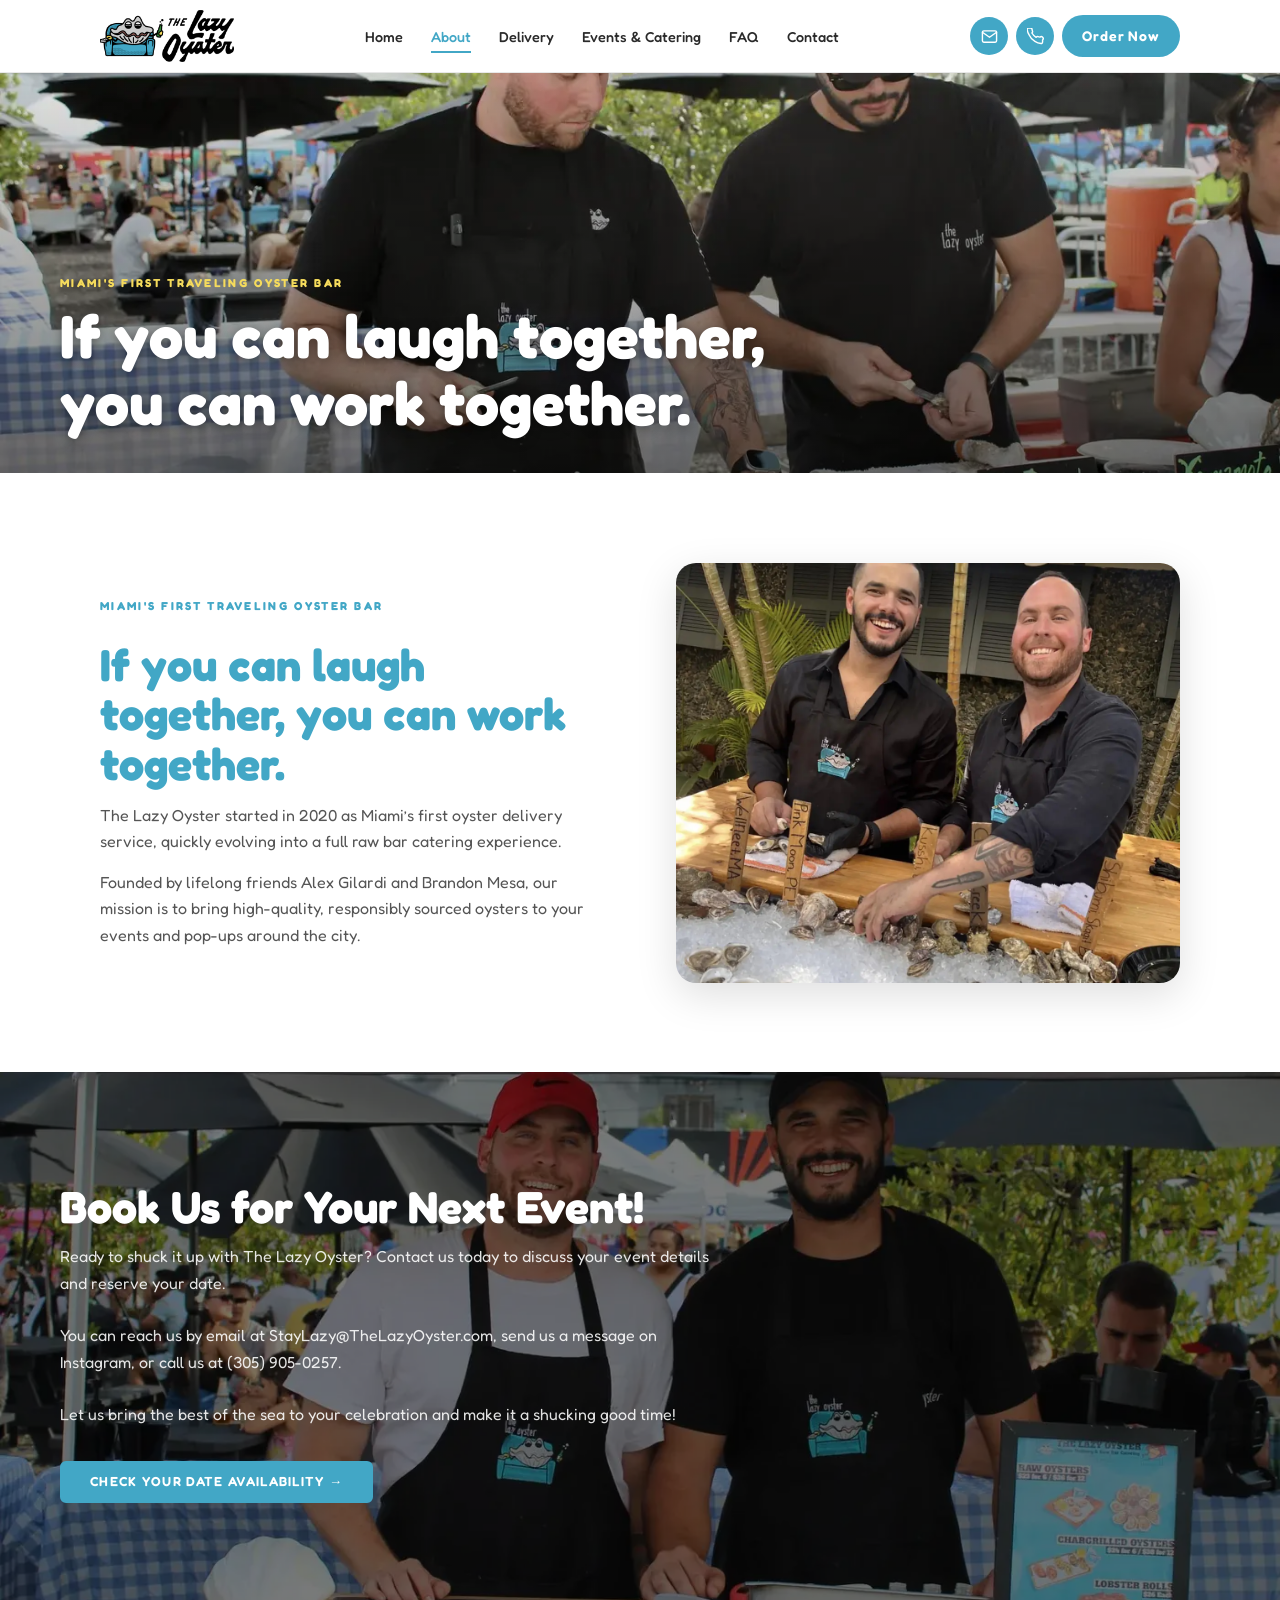
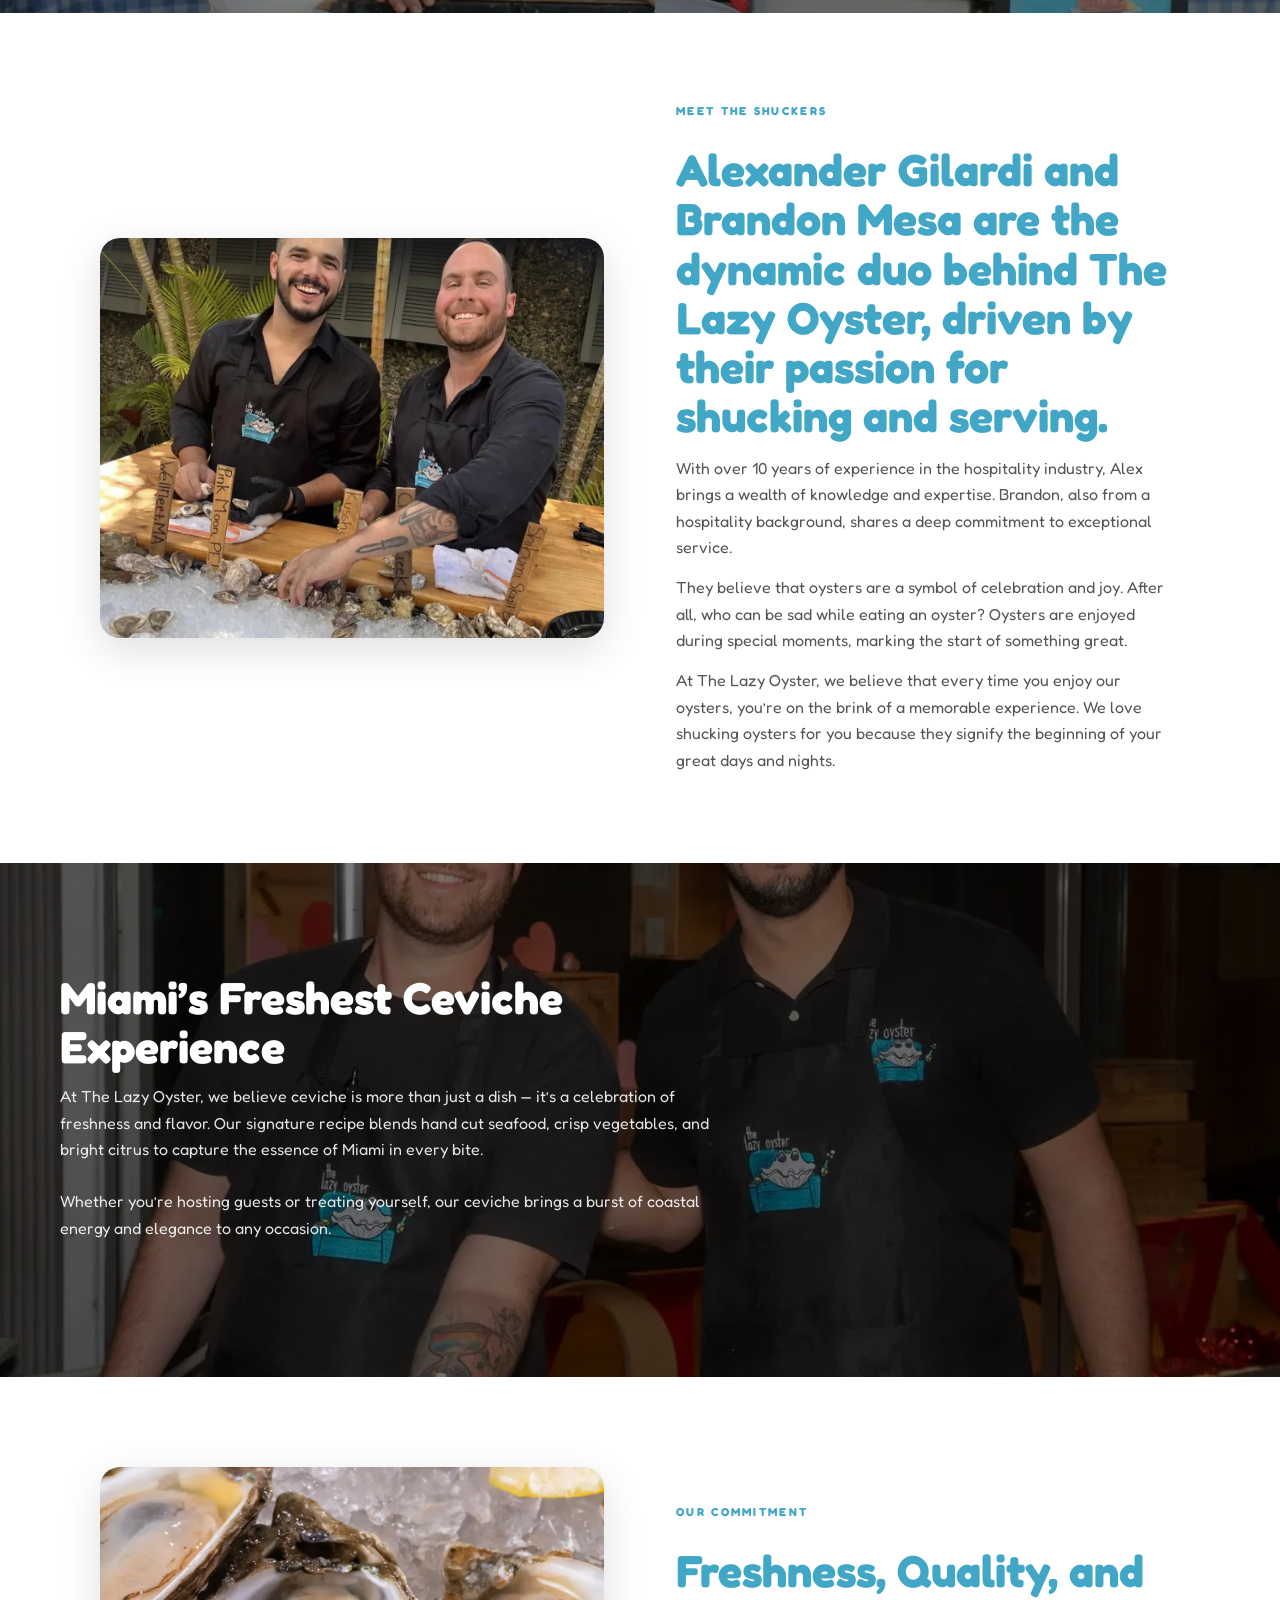
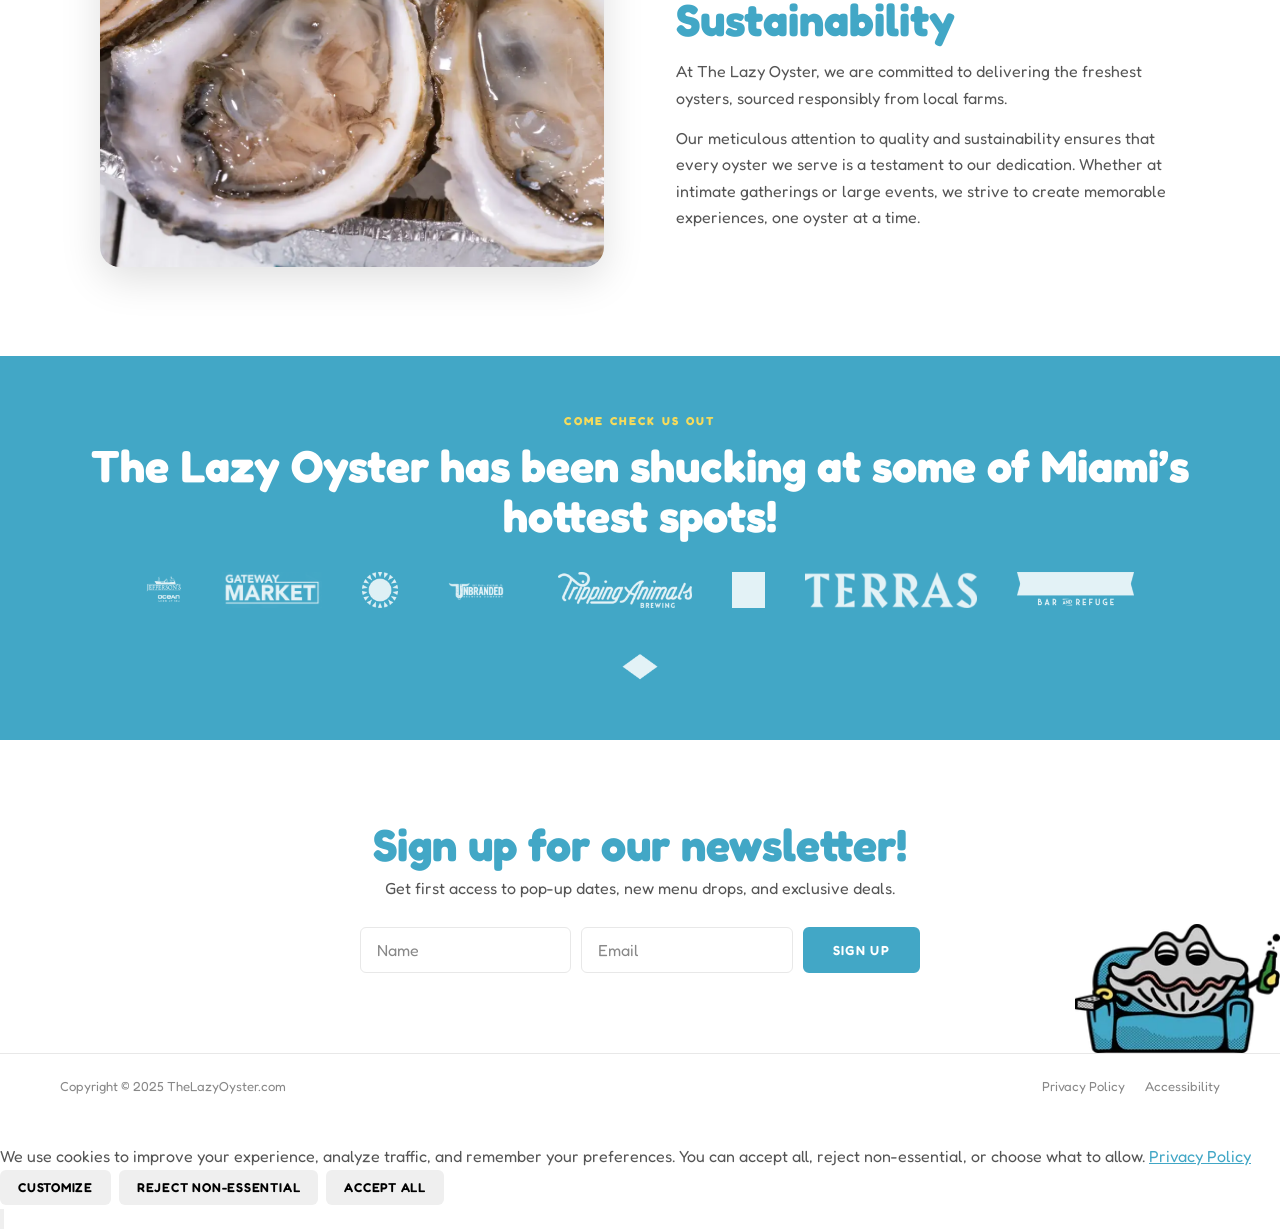
==== about.html @ 11795c61 "audit fixes: H1 on all pages, OG tags, active nav clean URLs, prose page CSS, partner logo visibilit" ====
<!DOCTYPE html>
<html lang="en">
<head>
  <meta charset="UTF-8"><meta name="viewport" content="width=device-width, initial-scale=1.0">
  <title>About | The Lazy Oyster - Miami's First Traveling Oyster Bar</title>
  <meta name="description" content="Meet Alex Gilardi and Brandon Mesa, the duo behind The Lazy Oyster. Since 2020, Miami's first traveling oyster bar has been bringing fresh oysters and live shucking to South Florida.">
  <meta name="robots" content="index, follow">
  <link rel="canonical" href="https://www.thelazyoyster.com/about">
  <meta property="og:title" content="About The Lazy Oyster | Miami's Traveling Oyster Bar">
  <meta property="og:image" content="https://www.thelazyoyster.com/assets/images/about-lobster-roll-hero.webp">
  <meta property="og:type" content="website">
  <link rel="icon" href="assets/logos/favicon.jpeg" type="image/jpeg">
  <link rel="preconnect" href="https://fonts.googleapis.com">
  <link rel="preconnect" href="https://fonts.gstatic.com" crossorigin>
  <link href="https://fonts.googleapis.com/css2?family=Fredoka:wght@400;500;600;700&family=Pacifico&display=swap" rel="stylesheet">
  <link rel="stylesheet" href="css/style.css">
</head>
<body>
<a href="#main-content" class="skip-link">Skip to main content</a>
<header role="banner">
  <nav class="navbar" aria-label="Main navigation">
    <div class="navbar__inner">
      <a href="index.html" class="navbar__logo" aria-label="The Lazy Oyster - Home">
        <img src="assets/logos/logo-horizontal.png" alt="The Lazy Oyster" width="170" height="52">
      </a>
      <ul class="navbar__links" role="list">
        <li><a href="index.html" data-page="index">Home</a></li>
        <li><a href="about.html" data-page="about">About</a></li>
        <li><a href="delivery.html" data-page="delivery">Delivery</a></li>
        <li><a href="events-catering.html" data-page="events">Events &amp; Catering</a></li>
        <li><a href="faq.html" data-page="faq">FAQ</a></li>
        <li><a href="contact.html" data-page="contact">Contact</a></li>
      </ul>
      <div class="navbar__right">
        <a href="mailto:StayLazy@TheLazyOyster.com" class="navbar__icon-btn" aria-label="Email us">
          <svg xmlns="http://www.w3.org/2000/svg" viewBox="0 0 24 24" fill="none" stroke="currentColor" stroke-width="2" stroke-linecap="round" stroke-linejoin="round" aria-hidden="true"><path d="M4 4h16c1.1 0 2 .9 2 2v12c0 1.1-.9 2-2 2H4c-1.1 0-2-.9-2-2V6c0-1.1.9-2 2-2z"/><polyline points="22,6 12,13 2,6"/></svg>
        </a>
        <a href="tel:3059050257" class="navbar__icon-btn" aria-label="Call (305) 905-0257">
          <svg xmlns="http://www.w3.org/2000/svg" viewBox="0 0 24 24" fill="none" stroke="currentColor" stroke-width="2" stroke-linecap="round" stroke-linejoin="round" aria-hidden="true"><path d="M22 16.92v3a2 2 0 01-2.18 2 19.79 19.79 0 01-8.63-3.07A19.5 19.5 0 013.07 9.81 19.79 19.79 0 01.08 1.18 2 2 0 012.07 0h3a2 2 0 012 1.72c.127.96.361 1.903.7 2.81a2 2 0 01-.45 2.11L6.91 7.09a16 16 0 006 6l.41-.41a2 2 0 012.11-.45c.907.339 1.85.573 2.81.7A2 2 0 0122 16.92z"/></svg>
        </a>
        <a href="https://www.orderthelazyoyster.com" target="_blank" rel="noopener noreferrer" class="navbar__order">Order Now</a>
        <button class="navbar__hamburger" id="hamburger" aria-expanded="false" aria-controls="mobile-nav" aria-label="Open menu">
          <svg xmlns="http://www.w3.org/2000/svg" viewBox="0 0 24 24" fill="none" stroke="currentColor" stroke-width="2" stroke-linecap="round" stroke-linejoin="round" aria-hidden="true"><line x1="3" y1="6" x2="21" y2="6"/><line x1="3" y1="12" x2="21" y2="12"/><line x1="3" y1="18" x2="21" y2="18"/></svg>
        </button>
      </div>
    </div>
    <div class="navbar__mobile" id="mobile-nav" role="navigation" aria-label="Mobile navigation">
      <a href="index.html">Home</a>
      <a href="about.html">About</a>
      <a href="delivery.html">Delivery</a>
      <a href="events-catering.html">Events &amp; Catering</a>
      <a href="faq.html">FAQ</a>
      <a href="contact.html">Contact</a>
      <a href="https://www.orderthelazyoyster.com" target="_blank" rel="noopener noreferrer" class="navbar__order">Order Now</a>
    </div>
  </nav>
</header>
<main id="main-content">

  <!-- HERO — lobster roll hero matching original screenshot -->
  <div class="page-hero" aria-label="About The Lazy Oyster">
    <img src="assets/images/about-lobster-roll-hero.webp"
         alt="Miami lobster rolls and oysters from The Lazy Oyster"
         width="1600" height="600" loading="eager" fetchpriority="high">
    <div class="page-hero__overlay" aria-hidden="true"></div>
    <div class="page-hero__caption container">
      <span class="eyebrow" style="color:var(--yellow)">Miami's First Traveling Oyster Bar</span>
      <h1>If you can laugh together,<br>you can work together.</h1>
    </div>
  </div>

  <!-- FOUNDERS SPLIT -->
  <div class="section">
    <div class="intro-split">
      <div class="intro-split__text fade-up">
        <span class="eyebrow">Miami's First Traveling Oyster Bar</span>
        <h2>If you can laugh together, you can work together.</h2>
        <p>The Lazy Oyster started in 2020 as Miami&rsquo;s first oyster delivery service, quickly evolving into a full raw bar catering experience.</p>
        <p>Founded by lifelong friends Alex Gilardi and Brandon Mesa, our mission is to bring high-quality, responsibly sourced oysters to your events and pop-ups around the city.</p>
      </div>
      <div class="intro-split__img fade-up">
        <img src="assets/images/lazy-oyster-founders-alex-brandon.webp"
             alt="Alex Gilardi and Brandon Mesa at their oyster bar setup"
             width="640" height="480" loading="lazy">
      </div>
    </div>
  </div>

  <!-- BOOK US BAND -->
  <div class="band" aria-labelledby="about-book-heading">
    <div class="band__bg" style="background-image:url('assets/images/lazy-oyster-raw-bar-oysters-miami.webp');" aria-hidden="true"></div>
    <div class="band__overlay" aria-hidden="true"></div>
    <div class="band__content">
      <h2 id="about-book-heading">Book Us for Your Next Event!</h2>
      <p>Ready to shuck it up with The Lazy Oyster? Contact us today to discuss your event details and reserve your date.</p>
      <p>You can reach us by email at StayLazy@TheLazyOyster.com, send us a message on Instagram, or call us at (305) 905-0257.</p>
      <p>Let us bring the best of the sea to your celebration and make it a shucking good time!</p>
      <a href="events-catering.html" class="btn btn-primary" style="margin-top:8px;">Check Your Date Availability &rarr;</a>
    </div>
  </div>

  <!-- MEET THE SHUCKERS -->
  <div class="section">
    <div class="commitment-split">
      <div class="commitment-split__img fade-up">
        <img src="assets/images/founders-smiling.webp"
             alt="Alexander Gilardi and Brandon Mesa, founders of The Lazy Oyster, smiling"
             width="640" height="480" loading="lazy">
      </div>
      <div class="commitment-split__text fade-up">
        <span class="eyebrow">Meet the Shuckers</span>
        <h2>Alexander Gilardi and Brandon Mesa are the dynamic duo behind The Lazy Oyster, driven by their passion for shucking and serving.</h2>
        <p>With over 10 years of experience in the hospitality industry, Alex brings a wealth of knowledge and expertise. Brandon, also from a hospitality background, shares a deep commitment to exceptional service.</p>
        <p>They believe that oysters are a symbol of celebration and joy. After all, who can be sad while eating an oyster? Oysters are enjoyed during special moments, marking the start of something great.</p>
        <p>At The Lazy Oyster, we believe that every time you enjoy our oysters, you&rsquo;re on the brink of a memorable experience. We love shucking oysters for you because they signify the beginning of your great days and nights.</p>
      </div>
    </div>
  </div>

  <!-- FRESHNESS CEVICHE BAND -->
  <div class="band" aria-labelledby="ceviche-heading">
    <div class="band__bg" style="background-image:url('assets/images/miami-fresh-ceviche.webp');" aria-hidden="true"></div>
    <div class="band__overlay" aria-hidden="true"></div>
    <div class="band__content">
      <h2 id="ceviche-heading">Miami&rsquo;s Freshest Ceviche Experience</h2>
      <p>At The Lazy Oyster, we believe ceviche is more than just a dish &mdash; it&rsquo;s a celebration of freshness and flavor. Our signature recipe blends hand cut seafood, crisp vegetables, and bright citrus to capture the essence of Miami in every bite.</p>
      <p>Whether you&rsquo;re hosting guests or treating yourself, our ceviche brings a burst of coastal energy and elegance to any occasion.</p>
    </div>
  </div>

  <!-- COMMITMENT SPLIT -->
  <div class="section">
    <div class="commitment-split">
      <div class="commitment-split__img fade-up">
        <img src="assets/images/catering-event.webp"
             alt="The Lazy Oyster team at an oyster catering event"
             width="640" height="480" loading="lazy">
      </div>
      <div class="commitment-split__text fade-up">
        <span class="eyebrow">Our Commitment</span>
        <h2>Freshness, Quality, and Sustainability</h2>
        <p>At The Lazy Oyster, we are committed to delivering the freshest oysters, sourced responsibly from local farms.</p>
        <p>Our meticulous attention to quality and sustainability ensures that every oyster we serve is a testament to our dedication. Whether at intimate gatherings or large events, we strive to create memorable experiences, one oyster at a time.</p>
      </div>
    </div>
  </div>

  <!-- PARTNERS BAND -->
  <div style="background:var(--teal);padding:clamp(36px,5vw,56px) var(--pad-x);text-align:center;" aria-labelledby="partners-about-heading">
    <span class="eyebrow" style="color:var(--yellow);display:block;text-align:center;margin-bottom:10px;">Come Check Us Out</span>
    <h2 id="partners-about-heading" style="color:#fff;margin-bottom:32px;">The Lazy Oyster has been shucking at some of Miami&rsquo;s hottest spots!</h2>
    <div class="partner-grid" style="max-width:var(--max-w);margin:0 auto;--img-filter:brightness(0) invert(1) opacity(0.85);">
      <img src="assets/partner-logos/jefferson-ocean.webp" alt="Jefferson's Ocean" loading="lazy" width="100" height="36">
      <img src="assets/partner-logos/gateway-market.webp" alt="Gateway Market" loading="lazy" width="100" height="36">
      <img src="assets/partner-logos/sunshine-market.webp" alt="Sunshine Market" loading="lazy" width="100" height="36">
      <img src="assets/partner-logos/unbranded.webp" alt="Unbranded" loading="lazy" width="100" height="36">
      <img src="assets/partner-logos/tripping-animals.webp" alt="Tripping Animals Brewing" loading="lazy" width="100" height="36">
      <img src="assets/partner-logos/wolfes-wine.webp" alt="Wolfe's Wine Shoppe" loading="lazy" width="100" height="36">
      <img src="assets/partner-logos/terras.webp" alt="Terras" loading="lazy" width="100" height="36">
      <img src="assets/partner-logos/abi-maria.webp" alt="Abi Maria" loading="lazy" width="100" height="36">
      <img src="assets/partner-logos/cebada-rooftop.webp" alt="Cebada Rooftop" loading="lazy" width="100" height="36">
    </div>
  </div>

  <!-- NEWSLETTER -->
  <section class="newsletter" aria-labelledby="newsletter-about">
    <div class="newsletter__inner">
      <h2 id="newsletter-about">Sign up for our newsletter!</h2>
      <p>Get first access to pop-up dates, new menu drops, and exclusive deals.</p>
      <form class="newsletter-form" data-access-key="YOUR_WEB3FORMS_KEY" novalidate>
        <input type="hidden" name="botcheck" value="" style="display:none">
        <input type="hidden" name="subject" value="Newsletter Sign-Up - The Lazy Oyster">
        <input type="text" name="name" placeholder="Name" required autocomplete="given-name">
        <input type="email" name="email" placeholder="Email" required autocomplete="email">
        <button type="submit" class="btn btn-primary">Sign Up</button>
      </form>
    </div>
    <img src="assets/logos/logo-mascot.webp" alt="" aria-hidden="true" class="newsletter__mascot" loading="lazy">
  </section>

</main>
<footer class="footer" role="contentinfo">
  <p class="footer__copy">Copyright &copy; 2025 TheLazyOyster.com</p>
  <nav class="footer__links" aria-label="Footer links"><a href="privacy.html">Privacy Policy</a><a href="accessibility.html">Accessibility</a></nav>
</footer>
<script src="js/a11y-consent.js" defer></script>
<script src="js/main.js" defer></script>
</body>
</html>
---- css/style.css ----
@charset "utf-8";
/* ============================================================
   THE LAZY OYSTER  |  ThatsKrispy  |  v4
   Palette: Teal #42A7C6 | Yellow #F5DB5C | White #ffffff
   Fonts: Fredoka (headings/body) + Pacifico (script accent)
   Design: White base, teal type, yellow pops — matching orig
   ============================================================ */

/* -- RESET ------------------------------------------------- */
*, *::before, *::after { box-sizing: border-box; margin: 0; padding: 0; }
html { scroll-behavior: smooth; font-size: 16px; -webkit-font-smoothing: antialiased; }
body {
  font-family: 'Fredoka', sans-serif;
  font-weight: 400;
  line-height: 1.65;
  color: #2a2a2a;
  background: #ffffff;
  overflow-x: hidden;
}
img { max-width: 100%; height: auto; display: block; }
a { color: inherit; text-decoration: none; }
ul, ol { list-style: none; }
button { font-family: inherit; cursor: pointer; }

/* -- TOKENS ------------------------------------------------ */
:root {
  --teal:        #42A7C6;
  --teal-dark:   #2e8daa;
  --teal-light:  #e8f5fa;
  --teal-dim:    rgba(66,167,198,0.12);
  --yellow:      #F5DB5C;
  --yellow-dark: #d9be30;
  --white:       #ffffff;
  --off-white:   #f8f8f8;
  --border:      #e8e8e8;
  --text:        #2a2a2a;
  --text-soft:   #555555;
  --text-muted:  #888888;
  --r-sm:        6px;
  --r-md:        12px;
  --r-lg:        20px;
  --r-xl:        28px;
  --r-pill:      100px;
  --sh:          0 2px 12px rgba(0,0,0,0.07);
  --sh-md:       0 6px 24px rgba(0,0,0,0.10);
  --sh-lg:       0 12px 40px rgba(0,0,0,0.13);
  --ease:        0.25s ease;
  --max-w:       1200px;
  --pad-x:       clamp(20px, 5vw, 60px);
  --section-y:   clamp(56px, 7vw, 96px);
}

/* -- TYPOGRAPHY -------------------------------------------- */
h1, h2, h3, h4 {
  font-family: 'Fredoka', sans-serif;
  font-weight: 700;
  line-height: 1.1;
  color: var(--teal);
}
h1 { font-size: clamp(2.2rem, 5vw, 3.8rem); }
h2 { font-size: clamp(1.8rem, 3.8vw, 2.8rem); }
h3 { font-size: clamp(1.3rem, 2vw, 1.75rem); font-weight: 600; }
h4 { font-size: 1.1rem; font-weight: 600; color: var(--teal); }
p  { color: var(--text-soft); font-size: 1rem; }

.script {
  font-family: 'Pacifico', cursive;
  font-weight: 400;
  line-height: 1.3;
  letter-spacing: 0;
}
h2.script { font-size: clamp(1.7rem, 3.5vw, 2.6rem); color: var(--teal); }

.eyebrow {
  display: block;
  font-size: 0.72rem;
  font-weight: 700;
  letter-spacing: 0.2em;
  text-transform: uppercase;
  color: var(--teal);
  margin-bottom: 10px;
}

/* -- LAYOUT ------------------------------------------------ */
.container { max-width: var(--max-w); margin: 0 auto; padding: 0 var(--pad-x); }
.section    { padding: var(--section-y) var(--pad-x); max-width: var(--max-w); margin: 0 auto; }
.text-center { text-align: center; }
.mt-24 { margin-top: 24px; }
.mb-32 { margin-bottom: 32px; }

/* -- BUTTONS ----------------------------------------------- */
.btn {
  display: inline-flex;
  align-items: center;
  gap: 8px;
  padding: 12px 28px;
  border-radius: var(--r-sm);
  font-family: 'Fredoka', sans-serif;
  font-weight: 600;
  font-size: 0.82rem;
  letter-spacing: 0.1em;
  text-transform: uppercase;
  border: 2px solid transparent;
  transition: all var(--ease);
  white-space: nowrap;
  line-height: 1;
}
.btn-primary {
  background: var(--teal);
  color: var(--white);
  border-color: var(--teal);
}
.btn-primary:hover {
  background: var(--teal-dark);
  border-color: var(--teal-dark);
  transform: translateY(-1px);
  box-shadow: 0 6px 18px rgba(66,167,198,0.35);
}
.btn-yellow {
  background: var(--yellow);
  color: var(--text);
  border-color: var(--yellow);
  font-weight: 700;
}
.btn-yellow:hover {
  background: var(--yellow-dark);
  border-color: var(--yellow-dark);
  transform: translateY(-1px);
}
.btn-outline-teal {
  background: transparent;
  color: var(--teal);
  border-color: var(--teal);
}
.btn-outline-teal:hover {
  background: var(--teal);
  color: var(--white);
}
.btn-outline-white {
  background: transparent;
  color: var(--white);
  border-color: rgba(255,255,255,0.75);
}
.btn-outline-white:hover {
  background: var(--white);
  color: var(--text);
}
.btn svg { width: 15px; height: 15px; flex-shrink: 0; }

:focus-visible { outline: 3px solid var(--teal); outline-offset: 3px; }

/* -- SKIP LINK / SR-ONLY ----------------------------------- */
.skip-link {
  position: absolute; top: -100%; left: 20px;
  background: var(--teal); color: white;
  padding: 10px 18px; border-radius: 0 0 var(--r-sm) var(--r-sm);
  font-weight: 600; font-size: 0.9rem; z-index: 9999;
  transition: top 0.2s;
}
.skip-link:focus { top: 0; }
.sr-only {
  position: absolute; width: 1px; height: 1px;
  padding: 0; margin: -1px; overflow: hidden;
  clip: rect(0,0,0,0); white-space: nowrap; border-width: 0;
}

/* -- NAVBAR ------------------------------------------------ */
.navbar {
  position: sticky; top: 0; z-index: 1000;
  background: #ffffff;
  border-bottom: 1px solid var(--border);
  transition: box-shadow var(--ease);
}
.navbar.scrolled { box-shadow: 0 2px 16px rgba(0,0,0,0.08); }
.navbar__inner {
  max-width: var(--max-w); margin: 0 auto;
  display: flex; align-items: center; justify-content: space-between;
  padding: 0 var(--pad-x); height: 72px;
  gap: 24px;
}
.navbar__logo img { height: 52px; width: auto; }
.navbar__links {
  display: flex; align-items: center; gap: 28px;
  flex: 1; justify-content: center;
}
.navbar__links a {
  font-size: 0.9rem; font-weight: 500;
  color: var(--text); position: relative;
  transition: color var(--ease); padding: 4px 0;
}
.navbar__links a::after {
  content: ''; position: absolute; bottom: -4px; left: 0;
  width: 0; height: 2px; background: var(--teal);
  transition: width var(--ease);
}
.navbar__links a:hover, .navbar__links a.active { color: var(--teal); }
.navbar__links a:hover::after, .navbar__links a.active::after { width: 100%; }
.navbar__right {
  display: flex; align-items: center; gap: 8px; flex-shrink: 0;
}
.navbar__icon-btn {
  width: 38px; height: 38px; border-radius: 50%;
  display: flex; align-items: center; justify-content: center;
  background: var(--teal); color: white;
  border: none; transition: background var(--ease); text-decoration: none;
}
.navbar__icon-btn:hover { background: var(--teal-dark); }
.navbar__icon-btn svg { width: 17px; height: 17px; }
.navbar__order {
  background: var(--teal); color: white;
  padding: 9px 20px; border-radius: var(--r-pill);
  font-family: 'Fredoka', sans-serif; font-weight: 600; font-size: 0.88rem;
  letter-spacing: 0.06em; border: none; transition: background var(--ease);
  text-decoration: none; white-space: nowrap;
}
.navbar__order:hover { background: var(--teal-dark); }
.navbar__hamburger {
  display: none; background: none; border: none;
  color: var(--text); padding: 4px;
}
.navbar__hamburger svg { width: 24px; height: 24px; }
.navbar__mobile {
  display: none; flex-direction: column;
  background: #fff; border-top: 1px solid var(--border);
  padding: 16px var(--pad-x) 24px;
}
.navbar__mobile a {
  font-size: 1rem; font-weight: 500; color: var(--text);
  padding: 11px 0; border-bottom: 1px solid var(--border);
  display: block; transition: color var(--ease);
}
.navbar__mobile a:last-child { border-bottom: none; margin-top: 12px; text-align: center; }
.navbar__mobile a:hover { color: var(--teal); }
.navbar__mobile.open { display: flex; }
@media (max-width: 820px) {
  .navbar__links { display: none; }
  .navbar__hamburger { display: flex; }
  .navbar__icon-btn { display: none; }
}
@media (max-width: 480px) {
  .navbar__inner { height: 62px; }
  .navbar__logo img { height: 44px; }
}

/* -- HERO (home — short banner like original) -------------- */
.hero {
  position: relative;
  height: clamp(300px, 38vw, 480px);
  overflow: hidden;
}
.hero__img {
  width: 100%; height: 100%; object-fit: cover;
  display: block;
  transform: scale(1.04);
  transition: transform 8s ease-out;
}
.hero.loaded .hero__img { transform: scale(1); }
.hero__overlay {
  position: absolute; inset: 0;
  background: linear-gradient(to bottom, rgba(0,0,0,0.08) 0%, rgba(0,0,0,0.28) 100%);
}
.hero__content {
  position: absolute; inset: 0;
  display: flex; flex-direction: column;
  justify-content: center; align-items: flex-start;
  padding: 0 clamp(24px, 6vw, 80px);
}
.hero__content h1 {
  color: #fff;
  font-size: clamp(2rem, 5.5vw, 4rem);
  line-height: 1.05;
  text-shadow: 0 2px 12px rgba(0,0,0,0.35);
  margin-bottom: 16px;
  max-width: 14ch;
}
.hero__content p {
  color: rgba(255,255,255,0.9);
  font-size: clamp(1rem, 1.6vw, 1.2rem);
  max-width: 46ch;
  text-shadow: 0 1px 6px rgba(0,0,0,0.3);
  margin-bottom: 24px;
}
.hero__btns { display: flex; gap: 12px; flex-wrap: wrap; }

/* Page-interior hero (short banner like original inner pages) */
.page-hero {
  position: relative;
  height: clamp(260px, 32vw, 400px);
  overflow: hidden;
}
.page-hero img {
  width: 100%; height: 100%; object-fit: cover; display: block;
}
.page-hero__overlay {
  position: absolute; inset: 0;
  background: linear-gradient(to bottom, rgba(0,0,0,0.10) 0%, rgba(0,0,0,0.55) 100%);
}
.page-hero__caption {
  position: absolute; bottom: 0; left: 0; right: 0;
  padding: 0 var(--pad-x) 36px;
  max-width: var(--max-w); margin: 0 auto;
}
.page-hero__caption h1 { color: #fff; text-shadow: 0 2px 12px rgba(0,0,0,0.4); }
.page-hero__caption p  { color: rgba(255,255,255,0.88); margin-top: 8px; font-size: 1.05rem; text-shadow: 0 1px 6px rgba(0,0,0,0.3); }

/* -- INTRO SPLIT (home + about) ---------------------------- */
.intro-split {
  display: grid;
  grid-template-columns: 1fr 1fr;
  gap: clamp(36px, 6vw, 72px);
  align-items: center;
}
.intro-split--reverse { }
.intro-split__img {
  position: relative;
  border-radius: var(--r-lg);
  overflow: hidden;
  box-shadow: var(--sh-lg);
}
.intro-split__img img { width: 100%; height: 420px; object-fit: cover; }
.intro-split__badge {
  position: absolute; top: 20px; right: 20px;
  background: var(--teal); color: white;
  border-radius: 50%; width: 80px; height: 80px;
  display: flex; flex-direction: column;
  align-items: center; justify-content: center;
  text-align: center; font-family: 'Fredoka', sans-serif;
  font-weight: 700; line-height: 1.1;
  box-shadow: var(--sh-md);
}
.intro-split__badge strong { font-size: 1.5rem; display: block; }
.intro-split__badge span  { font-size: 0.56rem; letter-spacing: 0.08em; text-transform: uppercase; opacity: 0.9; padding: 0 6px; }
.intro-split__text { display: flex; flex-direction: column; gap: 14px; }
.intro-split__text h2 { color: var(--teal); }
.intro-split__text p { margin: 0; }
@media (max-width: 720px) {
  .intro-split { grid-template-columns: 1fr; }
  .intro-split__img img { height: 300px; }
}

/* -- PRODUCT GRID (home — 4 tall portrait cards) ---------- */
.product-grid {
  display: grid;
  grid-template-columns: repeat(4, 1fr);
}
.product-card {
  position: relative;
  overflow: hidden;
  aspect-ratio: 3/4;
  isolation: isolate;
}
.product-card img {
  width: 100%; height: 100%; object-fit: cover;
  transition: transform 0.55s ease;
}
.product-card:hover img { transform: scale(1.05); }
.product-card__overlay {
  position: absolute; inset: 0;
  background: linear-gradient(to top, rgba(0,0,0,0.72) 0%, rgba(0,0,0,0.22) 55%, transparent 100%);
  display: flex; flex-direction: column; justify-content: flex-end;
  padding: 24px 20px;
  transition: background var(--ease);
}
.product-card:hover .product-card__overlay { background: linear-gradient(to top, rgba(0,0,0,0.82) 0%, rgba(0,0,0,0.32) 55%, transparent 100%); }
.product-card__label {
  font-size: 0.68rem; font-weight: 700;
  letter-spacing: 0.18em; text-transform: uppercase;
  color: var(--yellow); margin-bottom: 5px;
}
.product-card__title {
  font-family: 'Fredoka', sans-serif; font-size: clamp(1.2rem, 2vw, 1.6rem);
  font-weight: 700; color: #fff; line-height: 1.1; margin-bottom: 12px;
}
.product-card .btn { align-self: flex-start; font-size: 0.75rem; padding: 9px 18px; }
@media (max-width: 700px) {
  .product-grid { grid-template-columns: repeat(2, 1fr); }
}
@media (max-width: 420px) {
  .product-grid { grid-template-columns: 1fr; }
  .product-card { aspect-ratio: 4/3; }
}

/* -- BAND (full-bleed photo section) ----------------------- */
.band {
  position: relative; overflow: hidden;
  padding: clamp(64px, 9vw, 110px) var(--pad-x);
  color: #fff;
}
.band__bg {
  position: absolute; inset: 0;
  background-size: cover; background-position: center;
}
.band__overlay {
  position: absolute; inset: 0;
  background: rgba(0,0,0,0.52);
}
.band__content {
  position: relative; z-index: 1;
  max-width: 660px;
}
.band__content h2 { color: #fff; margin-bottom: 12px; }
.band__content p  { color: rgba(255,255,255,0.88); margin-bottom: 26px; }
.band--center .band__content { margin: 0 auto; text-align: center; }
.band--center .band__content .btn { margin: 0 auto; }

/* -- WHY CHOOSE US split ---------------------------------- */
.why-split {
  display: grid; grid-template-columns: 1fr 1fr;
  gap: clamp(40px, 6vw, 80px); align-items: start;
}
.why-lead h2 { margin-bottom: 16px; }
.why-lead p  { margin-bottom: 12px; }
.why-points  { display: flex; flex-direction: column; gap: 24px; margin-top: 8px; }
.why-point   { display: flex; gap: 16px; align-items: flex-start; }
.why-point__icon {
  width: 44px; height: 44px; flex-shrink: 0;
  background: var(--yellow); border-radius: 50%;
  display: flex; align-items: center; justify-content: center;
  margin-top: 2px;
}
.why-point__icon svg { width: 20px; height: 20px; color: var(--text); }
.why-point h4 { color: var(--teal); margin-bottom: 4px; }
.why-point p  { margin: 0; font-size: 0.96rem; }
@media (max-width: 720px) { .why-split { grid-template-columns: 1fr; } }

/* -- TICKER / PARTNER LOGOS -------------------------------- */
.ticker-section {
  padding: 40px 0;
  border-top: 1px solid var(--border);
  border-bottom: 1px solid var(--border);
  overflow: hidden;
  background: #fff;
}
.ticker-wrap { overflow: hidden; }
.ticker-track {
  display: inline-flex; align-items: center; gap: 52px;
  white-space: nowrap;
  animation: ticker 36s linear infinite;
}
.ticker-track img {
  height: 38px; width: auto; object-fit: contain;
  filter: grayscale(1) opacity(0.55);
  transition: filter 0.3s;
}
.ticker-track img:hover { filter: none; }
@keyframes ticker { to { transform: translateX(-50%); } }
@media (prefers-reduced-motion: reduce) { .ticker-track { animation: none; } }

/* -- NEWSLETTER -------------------------------------------- */
.newsletter {
  padding: clamp(48px, 7vw, 80px) var(--pad-x);
  text-align: center;
  background: #fff;
  position: relative; overflow: hidden;
}
.newsletter__inner { max-width: 560px; margin: 0 auto; position: relative; z-index: 2; }
.newsletter h2 { color: var(--teal); margin-bottom: 6px; }
.newsletter p  { margin-bottom: 26px; }
.newsletter__mascot {
  position: absolute; right: 0; bottom: 0;
  width: clamp(140px, 16vw, 220px);
  pointer-events: none;
}
.newsletter-form {
  display: flex; gap: 10px; flex-wrap: wrap; justify-content: center;
}
.newsletter-form input {
  flex: 1 1 180px; min-width: 150px;
  padding: 12px 16px; border-radius: var(--r-sm);
  border: 1px solid var(--border);
  font-family: 'Fredoka', sans-serif; font-size: 1rem;
  color: var(--text); background: #fff;
  transition: border-color var(--ease);
}
.newsletter-form input::placeholder { color: var(--text-muted); }
.newsletter-form input:focus { outline: none; border-color: var(--teal); }

/* -- FOOTER ------------------------------------------------ */
.footer {
  border-top: 1px solid var(--border);
  padding: 22px var(--pad-x);
  display: flex; align-items: center;
  justify-content: space-between; flex-wrap: wrap; gap: 10px;
  background: #fff;
}
.footer__copy { font-size: 0.82rem; color: var(--text-muted); }
.footer__links { display: flex; gap: 20px; }
.footer__links a { font-size: 0.82rem; color: var(--text-muted); transition: color 0.2s; }
.footer__links a:hover { color: var(--teal); }

/* -- FORMS ------------------------------------------------- */
.form-wrap {
  background: #fff;
  border: 1px solid var(--border);
  border-radius: var(--r-lg);
  padding: clamp(28px, 4vw, 48px);
  box-shadow: var(--sh-md);
}
.form-grid { display: grid; grid-template-columns: 1fr 1fr; gap: 16px; }
.form-group { display: flex; flex-direction: column; gap: 5px; }
.form-group--full { grid-column: 1 / -1; }
.form-group label { font-size: 0.82rem; font-weight: 600; color: var(--teal); }
.form-group input,
.form-group select,
.form-group textarea {
  padding: 11px 14px; border-radius: var(--r-sm);
  border: 1px solid var(--border);
  font-family: 'Fredoka', sans-serif; font-size: 0.98rem;
  color: var(--text); background: #fff;
  appearance: none; -webkit-appearance: none;
  transition: border-color var(--ease);
}
.form-group input::placeholder,
.form-group textarea::placeholder { color: var(--text-muted); }
.form-group input:focus,
.form-group select:focus,
.form-group textarea:focus { outline: none; border-color: var(--teal); }
.form-group textarea { min-height: 100px; resize: vertical; }
.form-submit { grid-column: 1 / -1; margin-top: 6px; }
.form-submit .btn { width: 100%; justify-content: center; }
.form-status {
  grid-column: 1 / -1; font-size: 0.9rem; font-weight: 600;
  padding: 12px 16px; border-radius: var(--r-sm);
  display: none;
}
.form-status.success { background: #edfbf1; color: #2d7a4a; border: 1px solid #a3d9b5; display: block; }
.form-status.error   { background: #fff0f0; color: #c0392b; border: 1px solid #f5b7b1; display: block; }
@media (max-width: 560px) { .form-grid { grid-template-columns: 1fr; } }

/* -- SCROLL REVEAL ----------------------------------------- */
.fade-up { opacity: 0; transform: translateY(22px); transition: opacity 0.6s ease, transform 0.6s ease; }
.fade-up.visible { opacity: 1; transform: none; }
.reveal  { opacity: 0; transform: translateY(22px); transition: opacity 0.6s ease, transform 0.6s ease; }
.reveal.visible  { opacity: 1; transform: none; }
@media (prefers-reduced-motion: reduce) {
  .fade-up, .reveal { opacity: 1; transform: none; transition: none; }
}

/* ============================================================
   HOME PAGE SPECIFICS
   ============================================================ */

/* Stats strip — yellow bar below hero */
.stats-bar {
  background: var(--yellow);
  padding: 18px var(--pad-x);
}
.stats-bar__inner {
  max-width: var(--max-w); margin: 0 auto;
  display: flex; justify-content: center; align-items: center;
  gap: clamp(24px, 5vw, 64px); flex-wrap: wrap;
}
.stat { text-align: center; }
.stat__num {
  font-family: 'Fredoka', sans-serif;
  font-size: clamp(1.6rem, 3vw, 2.4rem);
  font-weight: 700; line-height: 1; color: var(--text);
}
.stat__label {
  font-size: 0.72rem; font-weight: 600;
  letter-spacing: 0.1em; text-transform: uppercase;
  color: rgba(0,0,0,0.55); margin-top: 2px;
}

/* ============================================================
   ABOUT PAGE SPECIFICS
   ============================================================ */

/* Commitment section — image left, text right */
.commitment-split {
  display: grid; grid-template-columns: 1fr 1fr;
  gap: clamp(36px, 6vw, 72px); align-items: center;
}
.commitment-split__img {
  border-radius: var(--r-lg); overflow: hidden; box-shadow: var(--sh-lg);
}
.commitment-split__img img { width: 100%; height: 400px; object-fit: cover; }
.commitment-split__text { display: flex; flex-direction: column; gap: 14px; }
.commitment-split__text h2 { color: var(--teal); }
.commitment-split__text p { margin: 0; }
@media (max-width: 720px) {
  .commitment-split { grid-template-columns: 1fr; }
  .commitment-split__img img { height: 280px; }
}

/* Partner logos (static grid for about page) */
.partner-grid {
  display: flex; flex-wrap: wrap;
  align-items: center; justify-content: center;
  gap: clamp(20px, 4vw, 40px);
  padding: 0 var(--pad-x);
}
.partner-grid img { height: 36px; width: auto; object-fit: contain; filter: var(--img-filter, grayscale(1) opacity(0.55)); }

/* ============================================================
   DELIVERY PAGE SPECIFICS
   ============================================================ */

.delivery-step {
  display: grid; grid-template-columns: 1fr 1fr;
  gap: clamp(36px, 6vw, 72px); align-items: center;
  padding: var(--section-y) var(--pad-x);
  max-width: var(--max-w); margin: 0 auto;
}
.delivery-step--alt { direction: rtl; }
.delivery-step--alt > * { direction: ltr; }
.delivery-step__img {
  border-radius: var(--r-lg); overflow: hidden; box-shadow: var(--sh-lg);
}
.delivery-step__img img { width: 100%; height: 380px; object-fit: cover; display: block; }
.delivery-step__body { display: flex; flex-direction: column; gap: 14px; }
.delivery-step__num {
  font-size: 0.7rem; font-weight: 700;
  letter-spacing: 0.18em; text-transform: uppercase; color: var(--yellow-dark);
}
.delivery-step__body h2 { color: var(--teal); }
.delivery-step__body p  { margin: 0; }
@media (max-width: 720px) {
  .delivery-step, .delivery-step--alt { grid-template-columns: 1fr; direction: ltr; }
  .delivery-step__img img { height: 260px; }
}

/* ============================================================
   FAQ PAGE SPECIFICS
   ============================================================ */

.faq-grid {
  display: grid; grid-template-columns: 1fr 1fr; gap: 10px;
  margin-top: 36px;
}
.faq-item {
  border: 1px solid var(--border);
  border-radius: var(--r-md);
  overflow: hidden;
  background: #fff;
  transition: border-color var(--ease);
}
.faq-item.open { border-color: var(--teal); }
.faq-item--featured { grid-column: 1 / -1; }
.faq-q {
  display: flex; align-items: center; justify-content: space-between;
  gap: 10px; width: 100%; text-align: left;
  padding: 16px 20px; background: none; border: none;
  font-family: 'Fredoka', sans-serif; font-weight: 600; font-size: 0.97rem;
  color: var(--text); transition: color var(--ease);
}
.faq-q:hover { color: var(--teal); }
.faq-q svg { width: 18px; height: 18px; flex-shrink: 0; color: var(--teal); transition: transform var(--ease); }
.faq-item.open .faq-q svg { transform: rotate(180deg); }
.faq-q--featured { background: var(--teal); color: #fff; }
.faq-q--featured:hover { color: #fff; }
.faq-q--featured svg { color: #fff; }
.faq-a {
  max-height: 0; overflow: hidden;
  padding: 0 20px; color: var(--text-soft); font-size: 0.97rem;
  transition: max-height 0.38s ease, padding 0.28s ease;
}
.faq-item.open .faq-a { max-height: 500px; padding: 0 20px 18px; }
@media (max-width: 660px) {
  .faq-grid { grid-template-columns: 1fr; }
  .faq-item--featured { grid-column: 1; }
}

/* ============================================================
   CONTACT PAGE SPECIFICS
   ============================================================ */

.contact-info-cards {
  display: grid; grid-template-columns: repeat(3, 1fr); gap: 16px;
  margin-bottom: 48px;
}
.contact-card {
  background: var(--yellow);
  border-radius: var(--r-lg); padding: 28px 20px;
  display: flex; flex-direction: column; align-items: center;
  gap: 10px; text-align: center; text-decoration: none; color: var(--text);
  transition: transform var(--ease), box-shadow var(--ease);
  box-shadow: var(--sh);
}
.contact-card:hover { transform: translateY(-4px); box-shadow: var(--sh-lg); }
.contact-card__icon {
  width: 48px; height: 48px; background: var(--teal);
  border-radius: 50%; display: flex; align-items: center; justify-content: center;
}
.contact-card__icon svg { width: 22px; height: 22px; color: #fff; }
.contact-card__label {
  font-size: 0.68rem; font-weight: 700; letter-spacing: 0.16em;
  text-transform: uppercase; color: var(--teal);
}
.contact-card__val { font-size: 1rem; font-weight: 600; color: var(--text); }
@media (max-width: 640px) { .contact-info-cards { grid-template-columns: 1fr; } }

.contact-split {
  display: grid; grid-template-columns: 1fr 1fr;
  gap: clamp(36px, 6vw, 64px); align-items: start;
}
.contact-split__img {
  border-radius: var(--r-lg); overflow: hidden; box-shadow: var(--sh-lg);
}
.contact-split__img img { width: 100%; height: 460px; object-fit: cover; display: block; }
@media (max-width: 720px) {
  .contact-split { grid-template-columns: 1fr; }
  .contact-split__img img { height: 260px; }
}

/* ============================================================
   EVENTS PAGE SPECIFICS
   ============================================================ */

/* Hero — same banner style as rest of site */
.ev-hero {
  position: relative;
  height: clamp(300px, 38vw, 480px);
  overflow: hidden;
}
.ev-hero img { width: 100%; height: 100%; object-fit: cover; display: block; }
.ev-hero__overlay {
  position: absolute; inset: 0;
  background: linear-gradient(to bottom, rgba(0,0,0,0.10) 0%, rgba(0,0,0,0.55) 100%);
}
.ev-hero__content {
  position: absolute; inset: 0;
  display: flex; flex-direction: column;
  justify-content: flex-end; padding: 0 var(--pad-x) clamp(32px, 5vw, 56px);
  width: 100%;
}
.ev-hero__content .eyebrow { color: var(--yellow); }
.ev-hero__content h1 { color: #fff; text-shadow: 0 2px 12px rgba(0,0,0,0.4); margin-bottom: 14px; }
.ev-hero__content p  { color: rgba(255,255,255,0.88); max-width: 48ch; margin-bottom: 22px; text-shadow: 0 1px 6px rgba(0,0,0,0.3); }

/* "How we work" steps */
.ev-how { padding: var(--section-y) var(--pad-x); max-width: var(--max-w); margin: 0 auto; }
.ev-how__head { max-width: 56ch; margin-bottom: clamp(28px, 4vw, 48px); }
.ev-how__head h2 { margin-bottom: 10px; }
.ev-steps { display: grid; grid-template-columns: repeat(4, 1fr); gap: 20px; }
.ev-step {
  background: var(--off-white); border-radius: var(--r-lg);
  padding: 28px 22px; border: 1px solid var(--border);
  transition: transform var(--ease), box-shadow var(--ease);
}
.ev-step:hover { transform: translateY(-3px); box-shadow: var(--sh-md); }
.ev-step__num {
  font-family: 'Fredoka', sans-serif; font-size: 2rem;
  font-weight: 700; color: var(--yellow-dark); line-height: 1; margin-bottom: 12px;
}
.ev-step h3 { font-size: 1.1rem; color: var(--teal); margin-bottom: 8px; }
.ev-step p  { font-size: 0.93rem; margin: 0; }
@media (max-width: 760px) { .ev-steps { grid-template-columns: repeat(2, 1fr); } }
@media (max-width: 460px) { .ev-steps { grid-template-columns: 1fr; } }

/* What we bring */
.ev-features {
  background: var(--off-white);
  padding: var(--section-y) var(--pad-x);
}
.ev-features__inner { max-width: var(--max-w); margin: 0 auto; }
.ev-features__head { text-align: center; margin-bottom: clamp(28px, 4vw, 48px); }
.ev-features__head h2 { margin-bottom: 10px; }
.ev-features__grid {
  display: grid; grid-template-columns: 1fr 1fr;
  gap: clamp(28px, 4vw, 48px); align-items: center;
}
.ev-features__list { display: flex; flex-direction: column; gap: 20px; }
.ev-feature { display: flex; gap: 16px; align-items: flex-start; }
.ev-feature__dot {
  width: 10px; height: 10px; flex-shrink: 0;
  background: var(--teal); border-radius: 50%; margin-top: 7px;
}
.ev-feature h4 { color: var(--teal); margin-bottom: 4px; font-size: 1rem; }
.ev-feature p  { font-size: 0.93rem; margin: 0; }
.ev-features__img {
  border-radius: var(--r-lg); overflow: hidden; box-shadow: var(--sh-lg);
}
.ev-features__img img { width: 100%; height: 400px; object-fit: cover; display: block; }
@media (max-width: 720px) {
  .ev-features__grid { grid-template-columns: 1fr; }
  .ev-features__img img { height: 260px; }
}

/* Stats proof */
.ev-stats {
  display: grid; grid-template-columns: repeat(4, 1fr);
  gap: 16px; padding: var(--section-y) var(--pad-x);
  max-width: var(--max-w); margin: 0 auto;
}
.ev-stat {
  text-align: center; padding: 28px 16px;
  background: #fff; border: 1px solid var(--border);
  border-radius: var(--r-lg); box-shadow: var(--sh);
  transition: transform var(--ease);
}
.ev-stat:hover { transform: translateY(-3px); }
.ev-stat strong {
  display: block; font-family: 'Fredoka', sans-serif;
  font-size: clamp(2rem, 3.5vw, 2.8rem); font-weight: 700;
  color: var(--teal); line-height: 1;
}
.ev-stat span {
  display: block; margin-top: 6px;
  font-size: 0.75rem; letter-spacing: 0.08em;
  text-transform: uppercase; color: var(--text-muted);
}
@media (max-width: 700px) { .ev-stats { grid-template-columns: repeat(2, 1fr); } }

/* Booking form section */
.ev-book {
  background: var(--off-white);
  padding: var(--section-y) var(--pad-x);
}
.ev-book__inner {
  max-width: var(--max-w); margin: 0 auto;
  display: grid; grid-template-columns: 1fr 1.2fr;
  gap: clamp(36px, 6vw, 64px); align-items: start;
}
.ev-book__intro h2 { margin-bottom: 12px; }
.ev-book__intro p  { margin-bottom: 16px; }
.ev-book__points { display: flex; flex-direction: column; gap: 10px; margin-top: 6px; }
.ev-book__points li {
  display: flex; align-items: center; gap: 10px;
  font-size: 0.96rem; font-weight: 500; color: var(--text-soft);
}
.ev-book__points li::before {
  content: '';
  width: 20px; height: 20px; flex-shrink: 0; border-radius: 50%;
  background: var(--teal) url("data:image/svg+xml,%3Csvg xmlns='http://www.w3.org/2000/svg' viewBox='0 0 24 24' fill='none' stroke='%23fff' stroke-width='3.5' stroke-linecap='round' stroke-linejoin='round'%3E%3Cpolyline points='20 6 9 17 4 12'/%3E%3C/svg%3E") center/10px no-repeat;
}
@media (max-width: 820px) {
  .ev-book__inner { grid-template-columns: 1fr; }
}

/* ============================================================
   ADA / CONSENT
   ============================================================ */
.tlo-consent-banner {
  position: fixed; bottom: 20px; left: 50%; transform: translateX(-50%);
  max-width: 680px; width: calc(100% - 32px);
  background: #1a1a1a; color: #fff;
  border-radius: var(--r-lg); padding: 18px 22px;
  box-shadow: 0 12px 40px rgba(0,0,0,0.28);
  z-index: 8800; display: flex; flex-direction: column; gap: 10px;
}
.tlo-consent-banner.hidden { display: none; }
.tlo-consent__text { font-size: 0.88rem; color: rgba(255,255,255,0.82); }
.tlo-consent__text a { color: var(--teal); text-decoration: underline; }
.tlo-consent__actions { display: flex; gap: 8px; flex-wrap: wrap; }
.tlo-btn {
  padding: 8px 16px; border-radius: var(--r-sm);
  font-family: 'Fredoka', sans-serif; font-weight: 600; font-size: 0.8rem;
  letter-spacing: 0.06em; text-transform: uppercase;
  border: 2px solid transparent; transition: all 0.2s;
}
.tlo-btn--accept { background: var(--teal); color: #fff; border-color: var(--teal); }
.tlo-btn--accept:hover { background: var(--teal-dark); }
.tlo-btn--reject { background: transparent; color: rgba(255,255,255,0.7); border-color: rgba(255,255,255,0.3); }
.tlo-btn--reject:hover { border-color: #fff; color: #fff; }
.tlo-btn--customize { background: transparent; color: rgba(255,255,255,0.6); border-color: transparent; }
.tlo-btn--customize:hover { color: #fff; }

.tlo-a11y-fab {
  position: fixed; bottom: 20px; right: 20px; z-index: 8600;
  width: 50px; height: 50px; border-radius: 50%;
  background: var(--teal); color: #fff;
  border: none; display: flex; align-items: center; justify-content: center;
  box-shadow: 0 4px 18px rgba(66,167,198,0.4);
  transition: all var(--ease); font-size: 20px;
}
.tlo-a11y-fab:hover { background: var(--teal-dark); transform: scale(1.06); }
.tlo-a11y-panel {
  position: fixed; bottom: 82px; right: 20px; z-index: 8700;
  width: 270px; background: #fff;
  border-radius: var(--r-lg); padding: 18px;
  box-shadow: 0 8px 36px rgba(0,0,0,0.14);
  border: 1px solid var(--border);
  display: none; flex-direction: column; gap: 10px;
}
.tlo-a11y-panel.open { display: flex; }
.tlo-a11y-panel h3 { font-size: 0.95rem; color: var(--text); margin-bottom: 4px; }
.tlo-a11y-opts { display: grid; grid-template-columns: 1fr 1fr; gap: 7px; }
.tlo-a11y-opt {
  padding: 8px 6px; border-radius: var(--r-sm);
  border: 1px solid var(--border); background: transparent;
  font-family: 'Fredoka', sans-serif; font-size: 0.78rem; font-weight: 600;
  color: var(--text); transition: all 0.2s; text-align: center;
}
.tlo-a11y-opt:hover { border-color: var(--teal); color: var(--teal); }
.tlo-a11y-opt.is-on { background: var(--teal); color: #fff; border-color: var(--teal); }
.tlo-a11y-reset { width: 100%; margin-top: 2px; color: var(--text-muted); border-color: var(--border); }
.tlo-a11y-bigtext { font-size: 19px; }
.tlo-a11y-readable, .tlo-a11y-readable h1, .tlo-a11y-readable h2, .tlo-a11y-readable h3 { font-family: Verdana, sans-serif !important; }
.tlo-a11y-contrast { filter: contrast(1.3); }
.tlo-a11y-links a { text-decoration: underline !important; }
.tlo-a11y-cursor, .tlo-a11y-cursor * { cursor: url("data:image/svg+xml,%3Csvg xmlns='http://www.w3.org/2000/svg' width='36' height='36'%3E%3Cpath d='M6 2l22 13-10 2-5 11z' fill='%23222' stroke='%23fff' stroke-width='2'/%3E%3C/svg%3E") 4 2, auto !important; }
.tlo-a11y-nomotion *, .tlo-a11y-nomotion *::before, .tlo-a11y-nomotion *::after { animation: none !important; transition: none !important; }
.tlo-reading-guide {
  position: fixed; left: 0; right: 0; height: 36px; margin-top: -18px;
  background: rgba(245,219,92,0.2); border-top: 2px solid var(--yellow);
  border-bottom: 2px solid var(--yellow); pointer-events: none; z-index: 8400;
}
@media (max-width: 560px) { .tlo-consent__actions { width: 100%; } .tlo-consent__actions .tlo-btn { flex: 1; } }

/* -- SECTION DIVIDER / SPACING HELPERS --------------------- */
.section-pad { padding: var(--section-y) var(--pad-x); }
.bg-offwhite { background: var(--off-white); }
.bg-teal { background: var(--teal); }
.bg-yellow { background: var(--yellow); }

/* -- CONTACT FORM GRID RESPONSIVE -------------------------- */
@media (max-width: 720px) {
  .contact-form-grid { grid-template-columns: 1fr !important; }
}

/* -- PROSE PAGE (privacy, accessibility) ------------------- */
.prose-page { max-width: 720px; }
.prose-page h2 { font-size: clamp(1.2rem, 2vw, 1.5rem); margin: 36px 0 10px; color: var(--teal); }
.prose-page p  { margin-bottom: 16px; line-height: 1.7; }
.prose-page ul { list-style: disc; padding-left: 24px; }
.prose-page ul li { margin-bottom: 8px; color: var(--text-soft); line-height: 1.6; }

/* -- PAGE HERO caption positioning fix --------------------- */
.page-hero { position: relative; }
.page-hero__caption {
  position: absolute; bottom: 0; left: 0; right: 0;
  max-width: 100%;
}

/* -- Delivery step num on band sections -------------------- */
.band .delivery-step__num {
  display: block;
  font-size: 0.7rem; font-weight: 700;
  letter-spacing: 0.18em; text-transform: uppercase;
  margin-bottom: 8px;
}

/* -- Footer: ensure wrapping on mobile -------------------- */
@media (max-width: 480px) {
  .footer { flex-direction: column; align-items: flex-start; gap: 8px; }
}
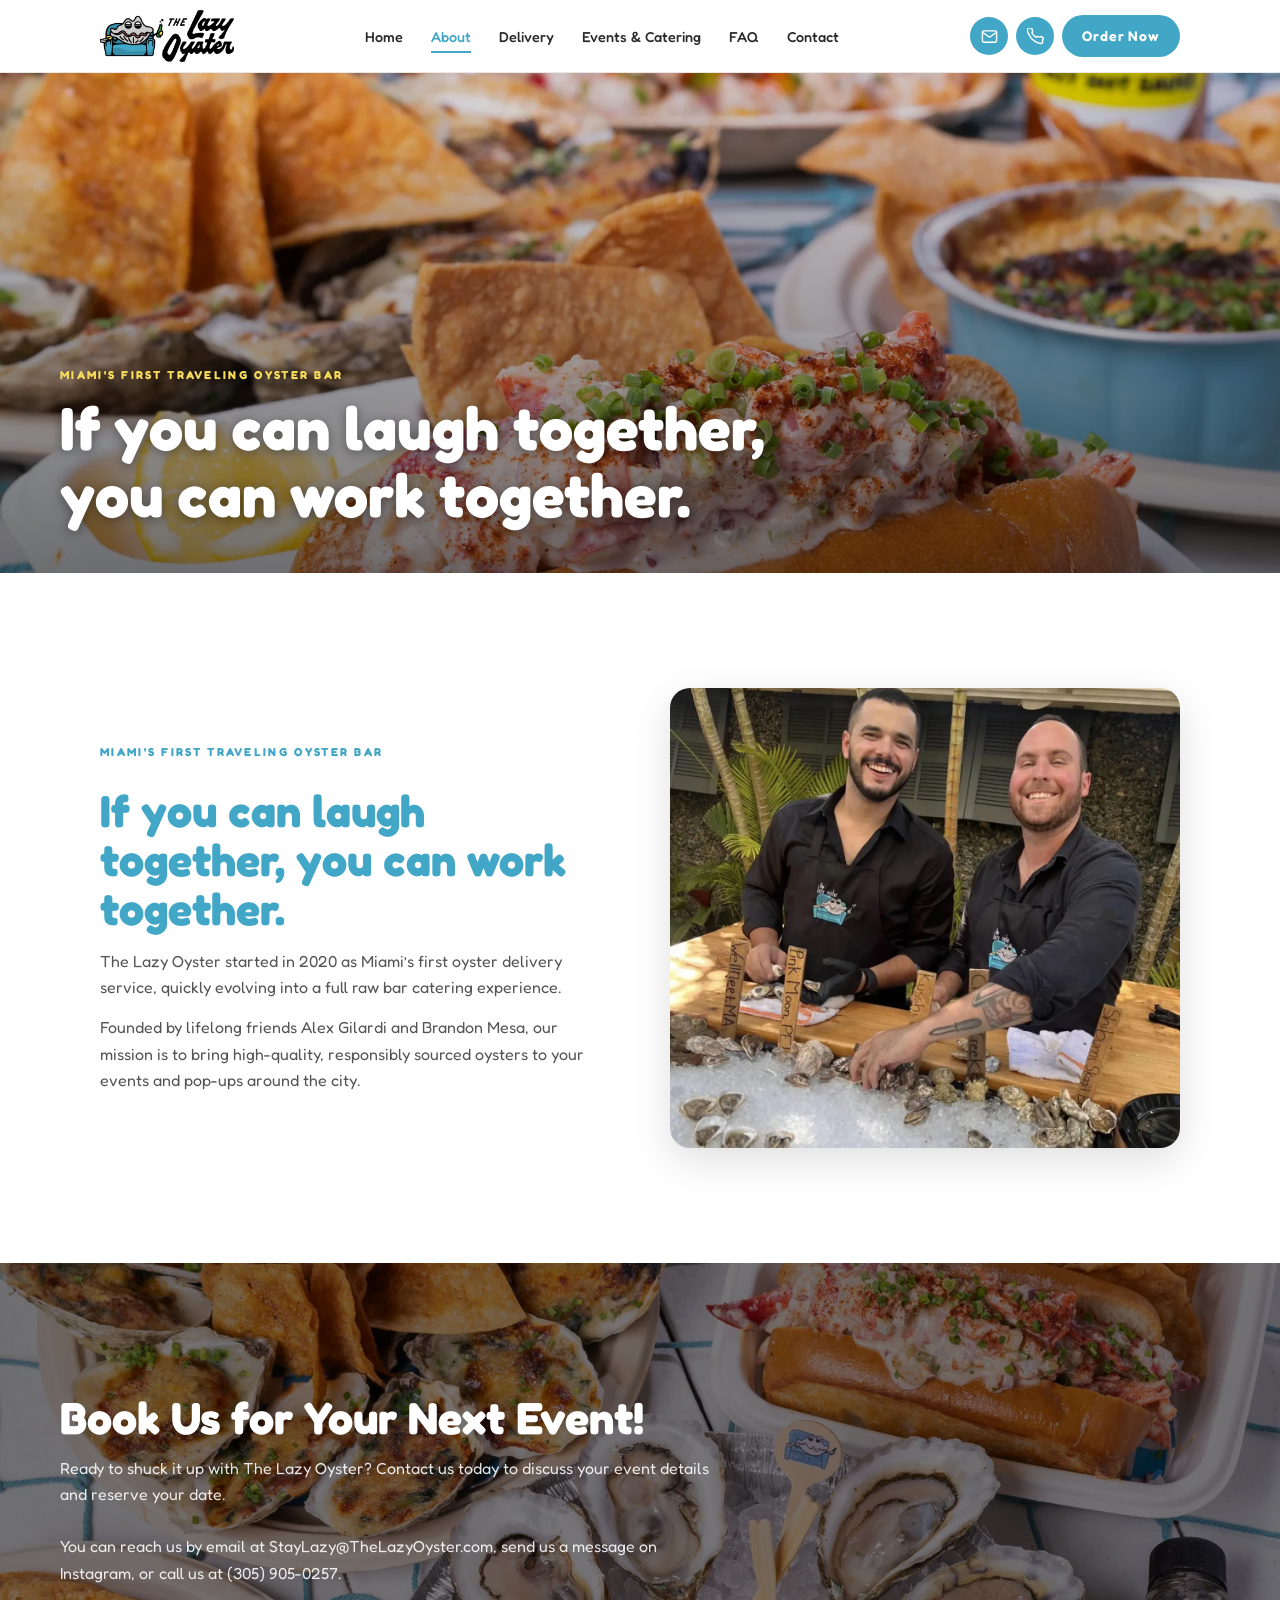
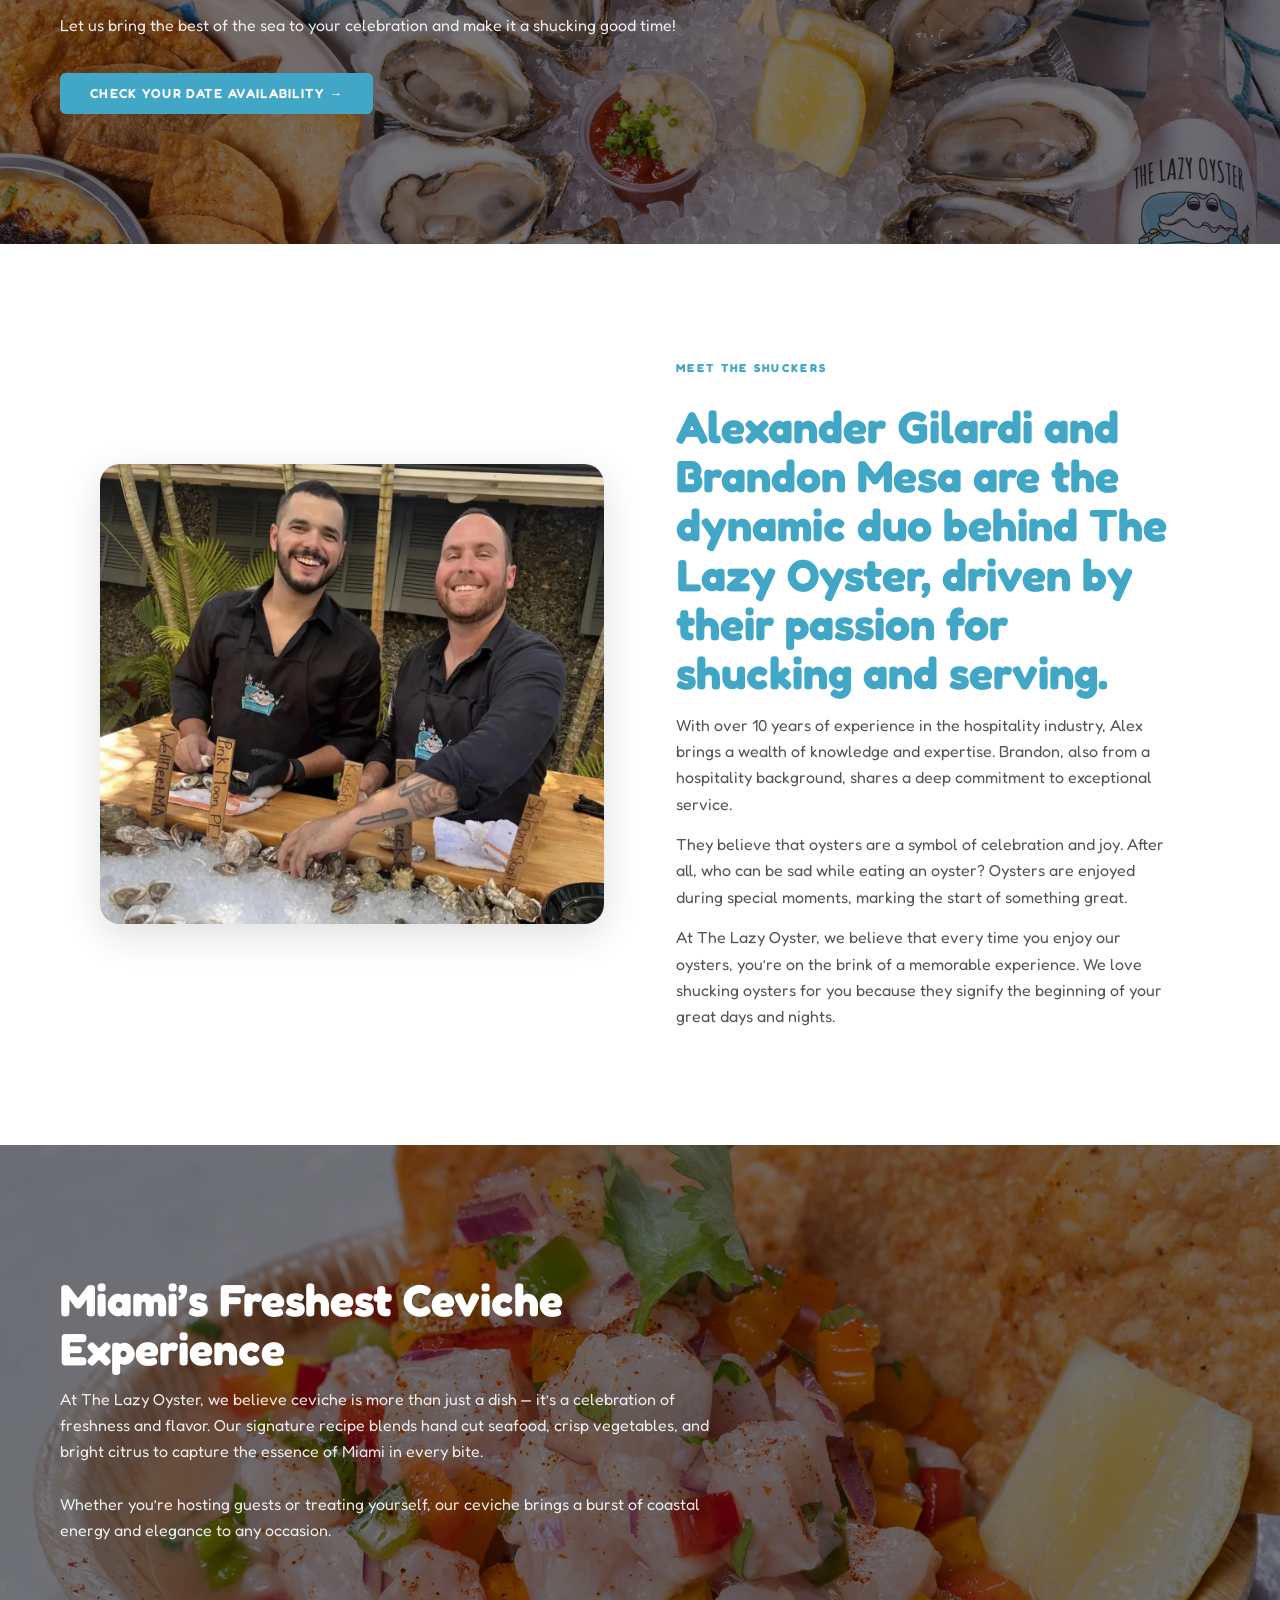
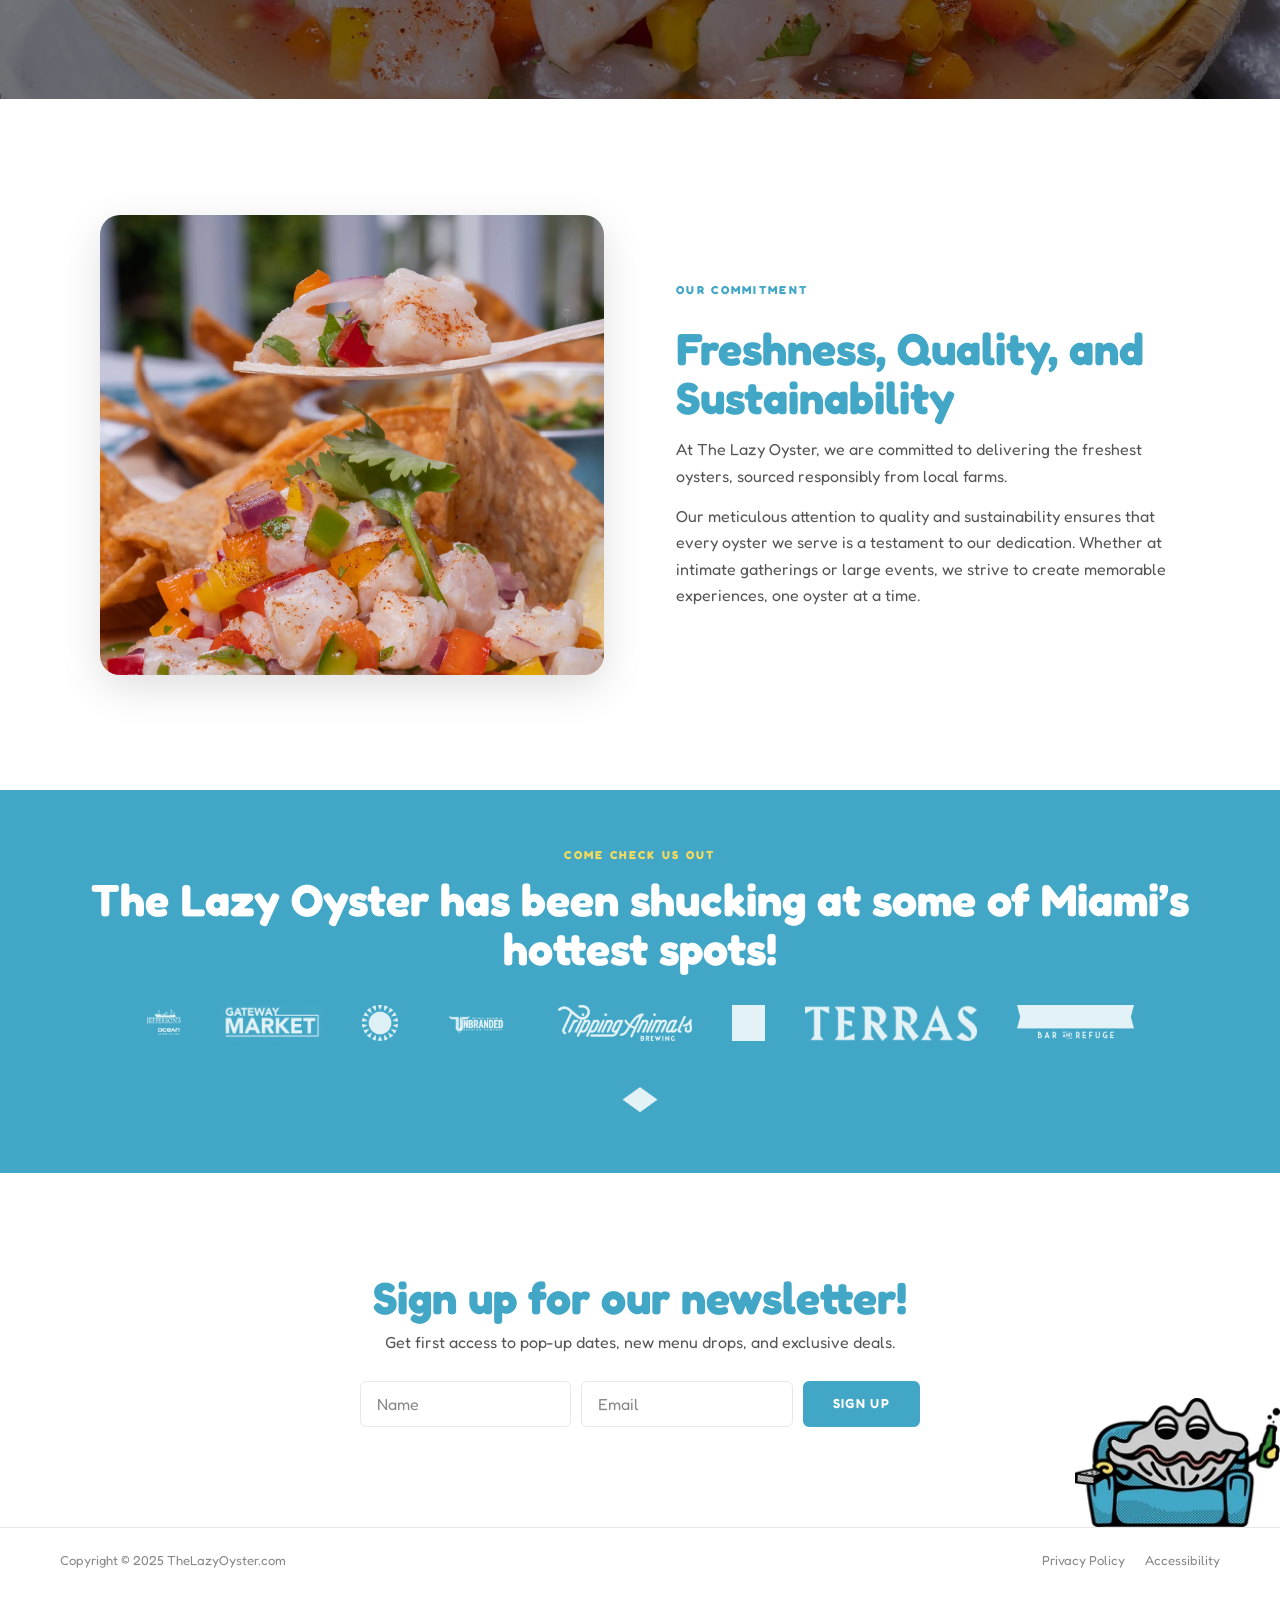
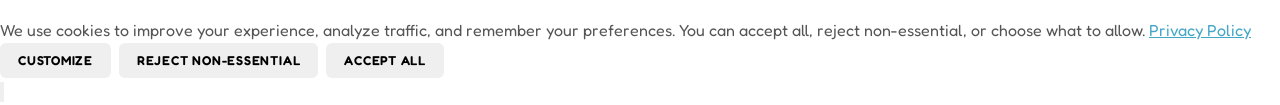
==== commit b0dfe870: "v4.1: new Drive photos — 17 images, 5-product grid, taller hero, more breathing room, food matched t" ====
--- a/about.html
+++ b/about.html
@@ -59,8 +59,8 @@
 
   <!-- HERO — lobster roll hero matching original screenshot -->
   <div class="page-hero" aria-label="About The Lazy Oyster">
-    <img src="assets/images/about-lobster-roll-hero.webp"
-         alt="Miami lobster rolls and oysters from The Lazy Oyster"
+    <img src="assets/images/lobster-roll-spread.webp"
+         alt="Miami lobster rolls, oysters, and chargrilled oysters from The Lazy Oyster"
          width="1600" height="600" loading="eager" fetchpriority="high">
     <div class="page-hero__overlay" aria-hidden="true"></div>
     <div class="page-hero__caption container">
@@ -80,7 +80,7 @@
       </div>
       <div class="intro-split__img fade-up">
         <img src="assets/images/lazy-oyster-founders-alex-brandon.webp"
-             alt="Alex Gilardi and Brandon Mesa at their oyster bar setup"
+             alt="Alex Gilardi and Brandon Mesa, founders of The Lazy Oyster, at a live raw bar event"
              width="640" height="480" loading="lazy">
       </div>
     </div>
@@ -88,7 +88,7 @@
 
   <!-- BOOK US BAND -->
   <div class="band" aria-labelledby="about-book-heading">
-    <div class="band__bg" style="background-image:url('assets/images/lazy-oyster-raw-bar-oysters-miami.webp');" aria-hidden="true"></div>
+    <div class="band__bg" style="background-image:url('assets/images/oysters-shucked-closeup.webp'); background-position: center 35%;" aria-hidden="true"></div>
     <div class="band__overlay" aria-hidden="true"></div>
     <div class="band__content">
       <h2 id="about-book-heading">Book Us for Your Next Event!</h2>
@@ -104,7 +104,7 @@
     <div class="commitment-split">
       <div class="commitment-split__img fade-up">
         <img src="assets/images/founders-smiling.webp"
-             alt="Alexander Gilardi and Brandon Mesa, founders of The Lazy Oyster, smiling"
+             alt="Alex and Brandon smiling at an event" style="object-position: center 20%;"
              width="640" height="480" loading="lazy">
       </div>
       <div class="commitment-split__text fade-up">
@@ -119,7 +119,7 @@
 
   <!-- FRESHNESS CEVICHE BAND -->
   <div class="band" aria-labelledby="ceviche-heading">
-    <div class="band__bg" style="background-image:url('assets/images/miami-fresh-ceviche.webp');" aria-hidden="true"></div>
+    <div class="band__bg" style="background-image:url('assets/images/ceviche-bowl-clean.webp'); background-position: center center;" aria-hidden="true"></div>
     <div class="band__overlay" aria-hidden="true"></div>
     <div class="band__content">
       <h2 id="ceviche-heading">Miami&rsquo;s Freshest Ceviche Experience</h2>
@@ -132,8 +132,8 @@
   <div class="section">
     <div class="commitment-split">
       <div class="commitment-split__img fade-up">
-        <img src="assets/images/catering-event.webp"
-             alt="The Lazy Oyster team at an oyster catering event"
+        <img src="assets/images/ceviche-spoon-pour.webp"
+             alt="Fresh ceviche with colorful vegetables — freshness and quality from The Lazy Oyster"
              width="640" height="480" loading="lazy">
       </div>
       <div class="commitment-split__text fade-up">
--- a/css/style.css
+++ b/css/style.css
@@ -47,7 +47,7 @@
   --ease:        0.25s ease;
   --max-w:       1200px;
   --pad-x:       clamp(20px, 5vw, 60px);
-  --section-y:   clamp(56px, 7vw, 96px);
+  --section-y:   clamp(64px, 8vw, 110px);
 }
 
 /* -- TYPOGRAPHY -------------------------------------------- */
@@ -245,7 +245,7 @@
 /* -- HERO (home — short banner like original) -------------- */
 .hero {
   position: relative;
-  height: clamp(300px, 38vw, 480px);
+  height: clamp(420px, 52vw, 620px);
   overflow: hidden;
 }
 .hero__img {
@@ -285,7 +285,7 @@
 /* Page-interior hero (short banner like original inner pages) */
 .page-hero {
   position: relative;
-  height: clamp(260px, 32vw, 400px);
+  height: clamp(340px, 40vw, 500px);
   overflow: hidden;
 }
 .page-hero img {
@@ -317,7 +317,7 @@
   overflow: hidden;
   box-shadow: var(--sh-lg);
 }
-.intro-split__img img { width: 100%; height: 420px; object-fit: cover; }
+.intro-split__img img { width: 100%; height: 460px; object-fit: cover; }
 .intro-split__badge {
   position: absolute; top: 20px; right: 20px;
   background: var(--teal); color: white;
@@ -341,12 +341,12 @@
 /* -- PRODUCT GRID (home — 4 tall portrait cards) ---------- */
 .product-grid {
   display: grid;
-  grid-template-columns: repeat(4, 1fr);
+  grid-template-columns: repeat(5, 1fr);
 }
 .product-card {
   position: relative;
   overflow: hidden;
-  aspect-ratio: 3/4;
+  aspect-ratio: 2/3;
   isolation: isolate;
 }
 .product-card img {
@@ -372,11 +372,14 @@
   font-weight: 700; color: #fff; line-height: 1.1; margin-bottom: 12px;
 }
 .product-card .btn { align-self: flex-start; font-size: 0.75rem; padding: 9px 18px; }
-@media (max-width: 700px) {
+@media (max-width: 900px) {
+  .product-grid { grid-template-columns: repeat(3, 1fr); }
+}
+@media (max-width: 560px) {
   .product-grid { grid-template-columns: repeat(2, 1fr); }
 }
 @media (max-width: 420px) {
-  .product-grid { grid-template-columns: 1fr; }
+  .product-grid { grid-template-columns: 1fr 1fr; }
   .product-card { aspect-ratio: 4/3; }
 }
 
@@ -710,7 +713,7 @@
 /* Hero — same banner style as rest of site */
 .ev-hero {
   position: relative;
-  height: clamp(300px, 38vw, 480px);
+  height: clamp(420px, 52vw, 620px);
   overflow: hidden;
 }
 .ev-hero img { width: 100%; height: 100%; object-fit: cover; display: block; }
@@ -935,3 +938,59 @@
 @media (max-width: 480px) {
   .footer { flex-direction: column; align-items: flex-start; gap: 8px; }
 }
+
+/* ============================================================
+   v4.1 LAYOUT & IMAGE FIXES
+   ============================================================ */
+
+/* Hero: push content higher so it doesn't fight the food subject */
+.hero__content {
+  justify-content: flex-end;
+  padding-bottom: clamp(40px, 6vw, 80px);
+}
+
+/* Product grid: no gap between cards (edge-to-edge) */
+.product-grid { gap: 2px; }
+
+/* Product card btn: slightly smaller on 5-col */
+.product-grid .btn { font-size: 0.7rem; padding: 8px 14px; }
+
+/* Delivery step num labels: color fix for band context */
+.band .delivery-step__num { color: var(--yellow); }
+
+/* Intro split gap tweak */
+.intro-split { gap: clamp(32px, 5vw, 60px); }
+
+/* Section containers: more vertical breathing room at top/bottom */
+.section { padding-top: clamp(72px, 9vw, 120px); padding-bottom: clamp(72px, 9vw, 120px); }
+
+/* Band: slightly taller */
+.band { padding: clamp(80px, 11vw, 130px) var(--pad-x); }
+
+/* Product card title on 5-col: slightly smaller */
+@media (min-width: 901px) {
+  .product-card__title { font-size: clamp(1rem, 1.6vw, 1.3rem); }
+}
+
+/* Stats bar: more padding */
+.stats-bar { padding: 22px var(--pad-x); }
+
+/* Delivery step image height on desktop */
+@media (min-width: 721px) {
+  .delivery-step__img img { height: 420px; }
+}
+
+/* Page hero caption better spacing */
+.page-hero__caption {
+  position: absolute; bottom: 0; left: 0; right: 0;
+  padding: 0 var(--pad-x) 44px;
+}
+
+/* About commitment section image taller */
+.commitment-split__img img { height: 460px; }
+
+/* Contact split image */
+.contact-split__img img { height: 500px; }
+
+/* Newsletter section: less crowded */
+.newsletter { padding: clamp(64px, 8vw, 100px) var(--pad-x); }
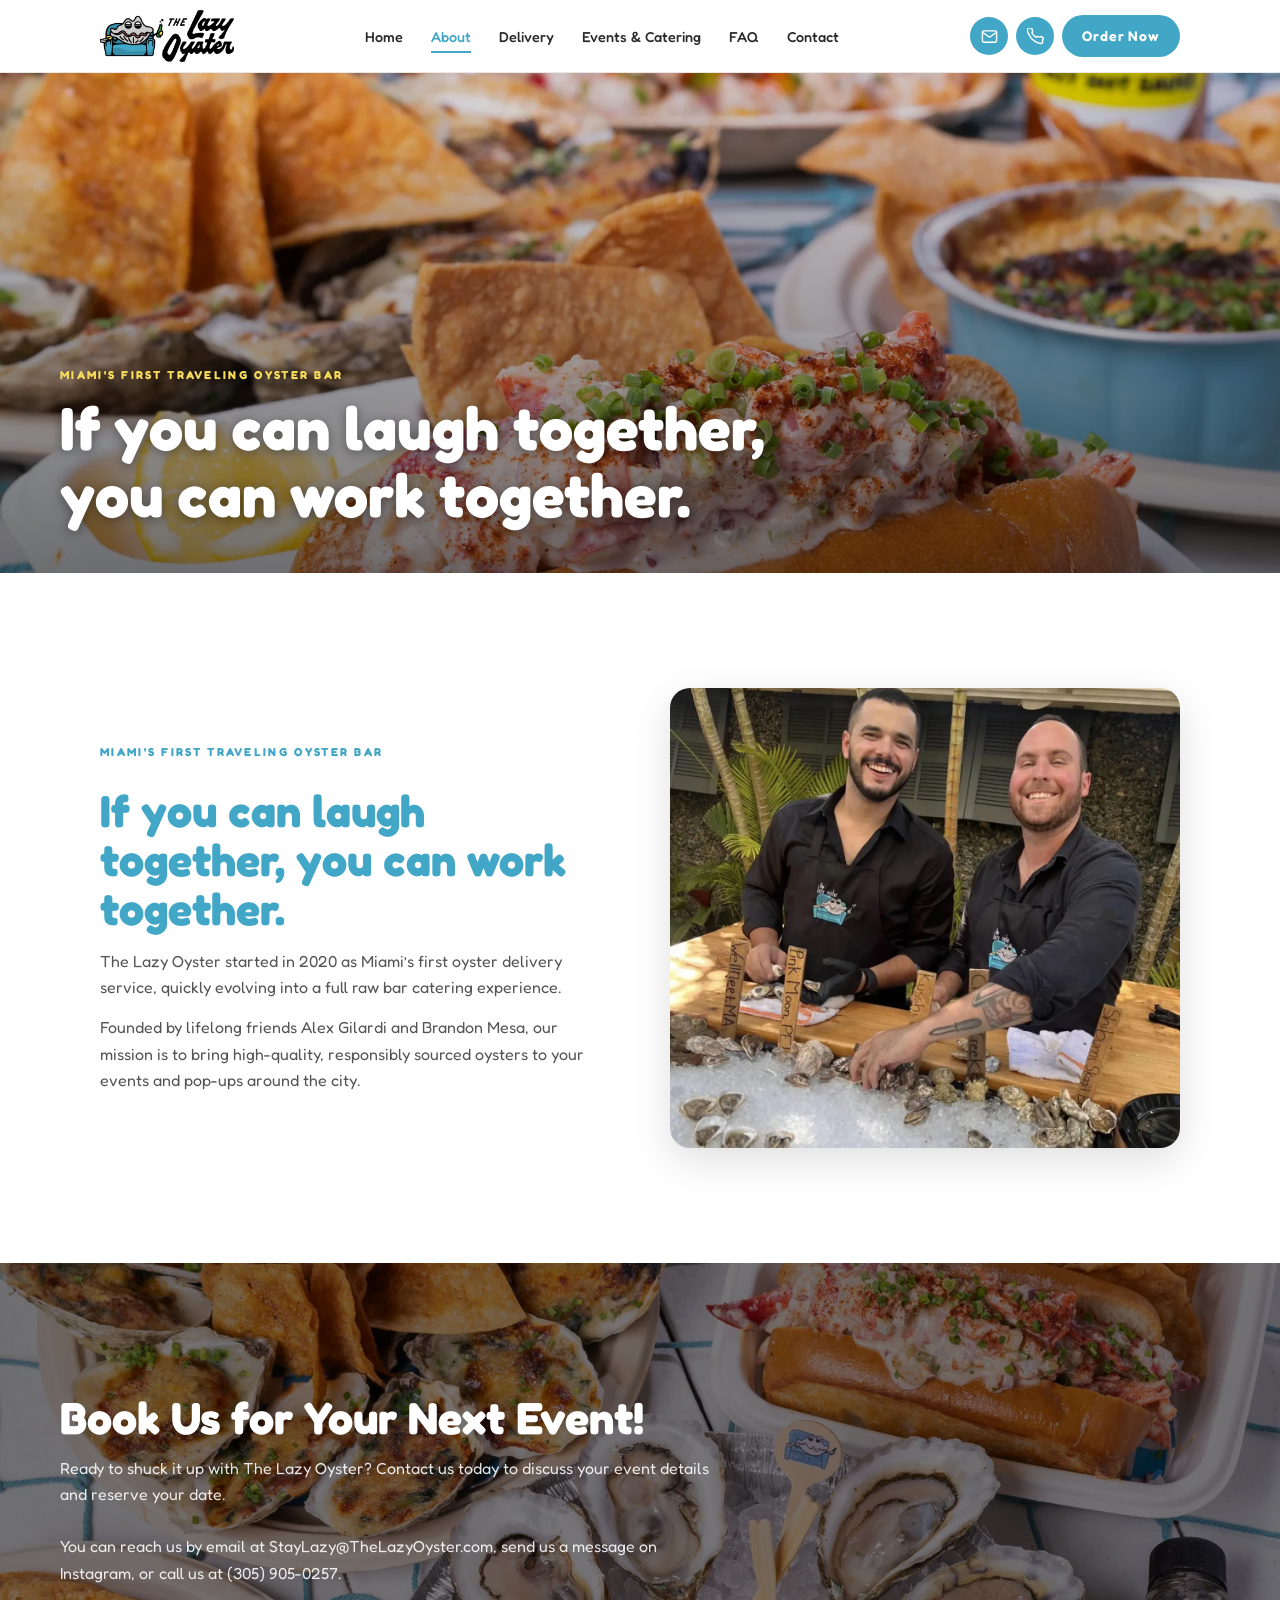
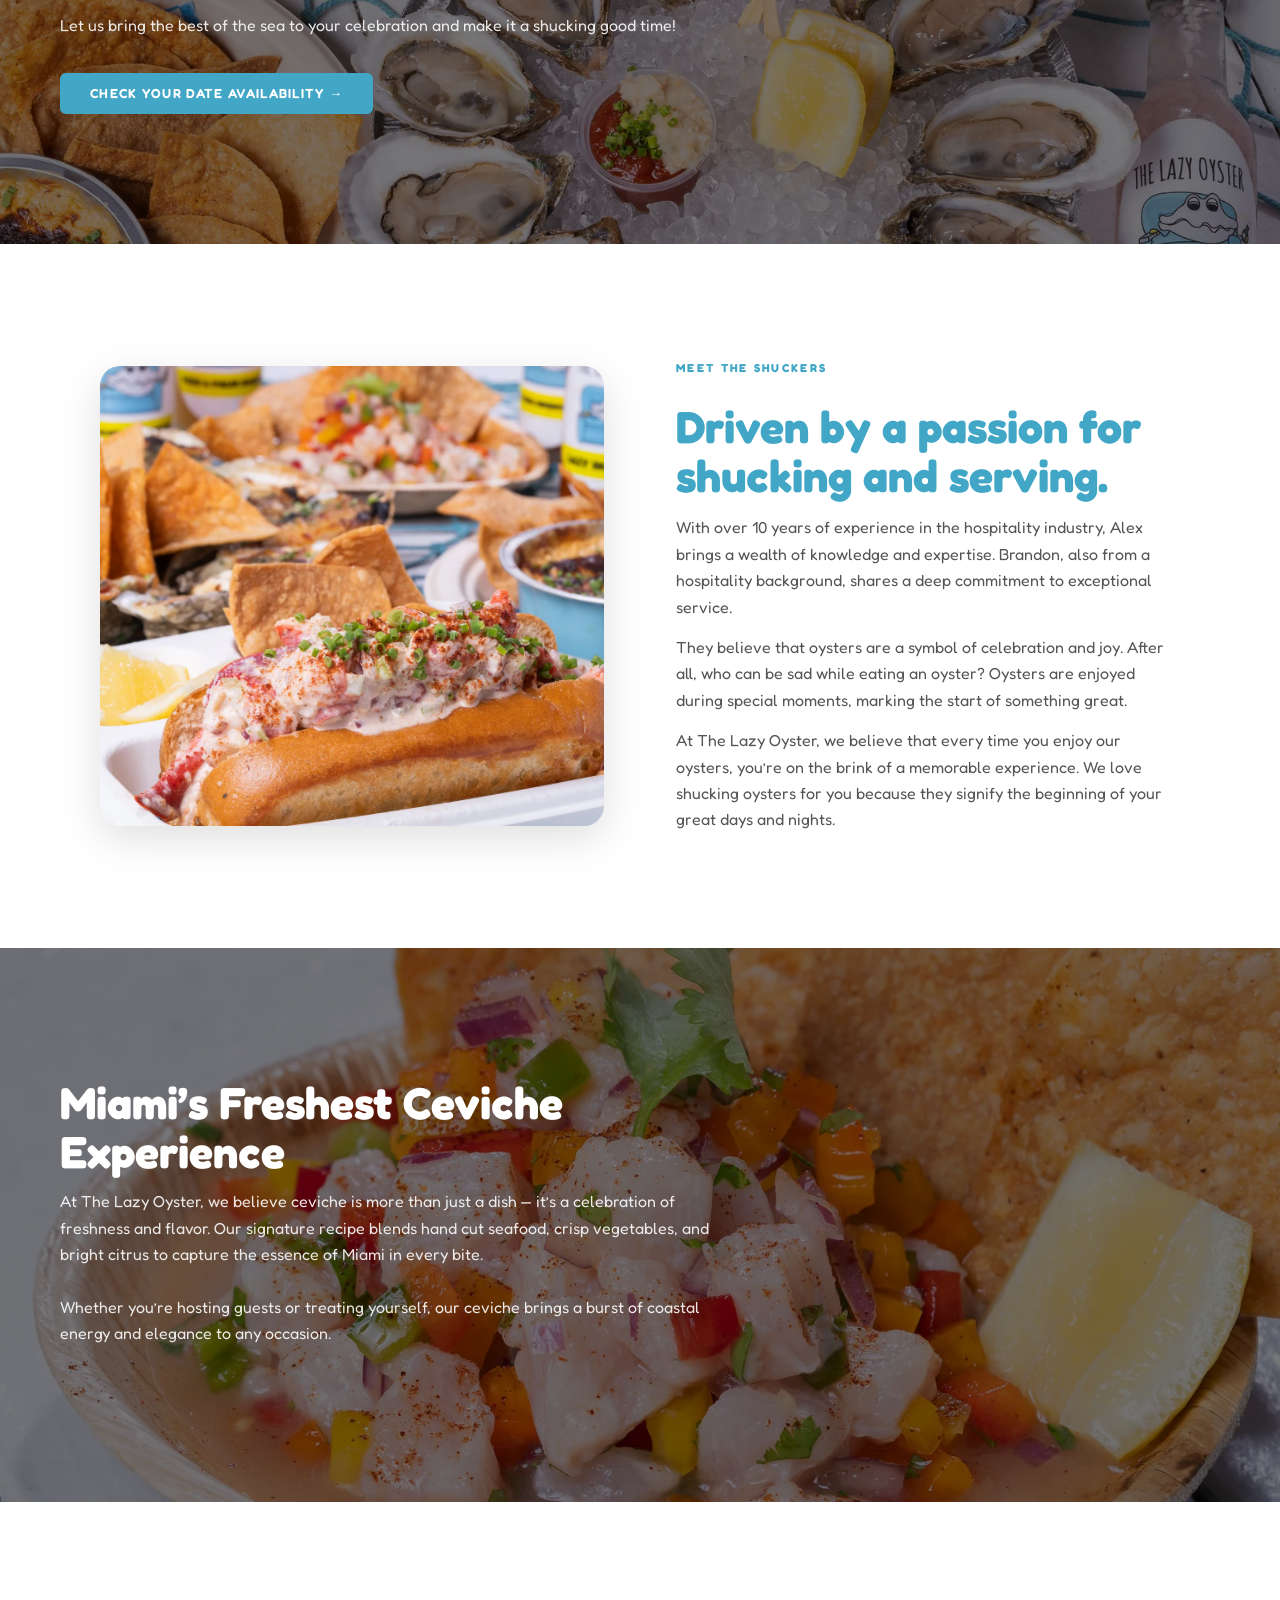
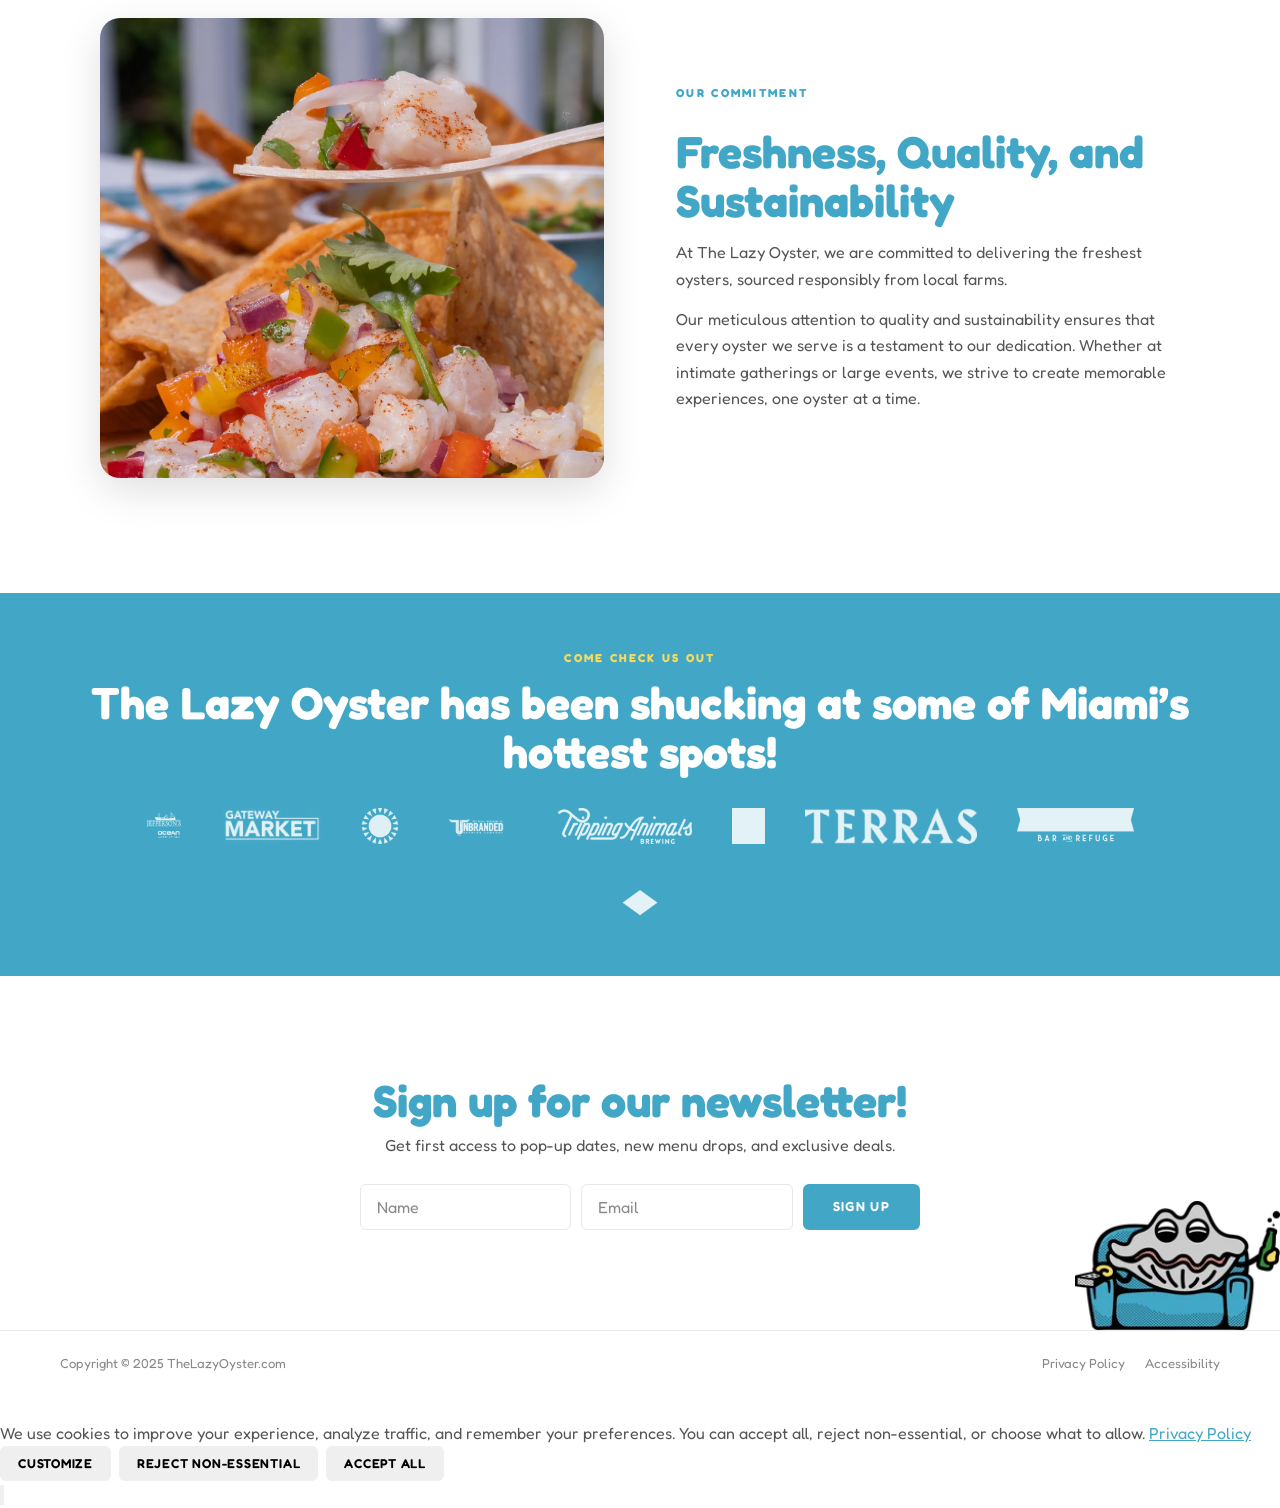
==== commit c183ebc8: "fix: remove duplicate founders photo on about; fix contact card wrapping — full-width 3-col layout" ====
--- a/about.html
+++ b/about.html
@@ -103,13 +103,13 @@
   <div class="section">
     <div class="commitment-split">
       <div class="commitment-split__img fade-up">
-        <img src="assets/images/founders-smiling.webp"
-             alt="Alex and Brandon smiling at an event" style="object-position: center 20%;"
-             width="640" height="480" loading="lazy">
+        <img src="assets/images/lobster-roll-spread.webp"
+             alt="Miami lobster rolls, chargrilled oysters, and fresh seafood spread from The Lazy Oyster"
+             width="640" height="480" loading="lazy" style="object-position: center 55%;">
       </div>
       <div class="commitment-split__text fade-up">
         <span class="eyebrow">Meet the Shuckers</span>
-        <h2>Alexander Gilardi and Brandon Mesa are the dynamic duo behind The Lazy Oyster, driven by their passion for shucking and serving.</h2>
+        <h2>Driven by a passion for shucking and serving.</h2>
         <p>With over 10 years of experience in the hospitality industry, Alex brings a wealth of knowledge and expertise. Brandon, also from a hospitality background, shares a deep commitment to exceptional service.</p>
         <p>They believe that oysters are a symbol of celebration and joy. After all, who can be sad while eating an oyster? Oysters are enjoyed during special moments, marking the start of something great.</p>
         <p>At The Lazy Oyster, we believe that every time you enjoy our oysters, you&rsquo;re on the brink of a memorable experience. We love shucking oysters for you because they signify the beginning of your great days and nights.</p>
--- a/css/style.css
+++ b/css/style.css
@@ -341,7 +341,20 @@
 /* -- PRODUCT GRID (home — 4 tall portrait cards) ---------- */
 .product-grid {
   display: grid;
-  grid-template-columns: repeat(5, 1fr);
+  grid-template-columns: repeat(6, 1fr);
+}
+/* Row 1: 3 cards, each span 2 of 6 cols */
+.product-grid .product-card:nth-child(1),
+.product-grid .product-card:nth-child(2),
+.product-grid .product-card:nth-child(3) {
+  grid-column: span 2;
+}
+/* Row 2: 2 cards centered — each span 2, with 1-col offset to center the pair */
+.product-grid .product-card:nth-child(4) {
+  grid-column: 2 / span 2;
+}
+.product-grid .product-card:nth-child(5) {
+  grid-column: 4 / span 2;
 }
 .product-card {
   position: relative;
@@ -373,13 +386,30 @@
 }
 .product-card .btn { align-self: flex-start; font-size: 0.75rem; padding: 9px 18px; }
 @media (max-width: 900px) {
-  .product-grid { grid-template-columns: repeat(3, 1fr); }
-}
-@media (max-width: 560px) {
-  .product-grid { grid-template-columns: repeat(2, 1fr); }
+  .product-grid {
+    grid-template-columns: repeat(4, 1fr);
+  }
+  /* tablet: 2+2+1 — reset nth-child positions */
+  .product-grid .product-card:nth-child(1),
+  .product-grid .product-card:nth-child(2),
+  .product-grid .product-card:nth-child(3) { grid-column: span 2; }
+  .product-grid .product-card:nth-child(4) { grid-column: span 2; }
+  .product-grid .product-card:nth-child(5) { grid-column: 2 / span 2; }
+}
+@media (max-width: 600px) {
+  .product-grid {
+    grid-template-columns: 1fr 1fr;
+  }
+  /* mobile: simple 2-col, all cards equal */
+  .product-grid .product-card:nth-child(1),
+  .product-grid .product-card:nth-child(2),
+  .product-grid .product-card:nth-child(3),
+  .product-grid .product-card:nth-child(4),
+  .product-grid .product-card:nth-child(5) {
+    grid-column: span 1;
+  }
 }
 @media (max-width: 420px) {
-  .product-grid { grid-template-columns: 1fr 1fr; }
   .product-card { aspect-ratio: 4/3; }
 }
 
@@ -669,29 +699,35 @@
    ============================================================ */
 
 .contact-info-cards {
-  display: grid; grid-template-columns: repeat(3, 1fr); gap: 16px;
-  margin-bottom: 48px;
+  display: grid; grid-template-columns: repeat(3, 1fr);
+  gap: 20px; margin-bottom: 48px;
+  max-width: var(--max-w); margin-left: auto; margin-right: auto;
 }
 .contact-card {
   background: var(--yellow);
-  border-radius: var(--r-lg); padding: 28px 20px;
+  border-radius: var(--r-lg); padding: 32px 24px;
   display: flex; flex-direction: column; align-items: center;
-  gap: 10px; text-align: center; text-decoration: none; color: var(--text);
+  gap: 12px; text-align: center; text-decoration: none; color: var(--text);
   transition: transform var(--ease), box-shadow var(--ease);
-  box-shadow: var(--sh);
+  box-shadow: var(--sh); min-width: 0;
 }
 .contact-card:hover { transform: translateY(-4px); box-shadow: var(--sh-lg); }
 .contact-card__icon {
-  width: 48px; height: 48px; background: var(--teal);
+  width: 56px; height: 56px; background: var(--teal);
   border-radius: 50%; display: flex; align-items: center; justify-content: center;
-}
-.contact-card__icon svg { width: 22px; height: 22px; color: #fff; }
+  flex-shrink: 0;
+}
+.contact-card__icon svg { width: 24px; height: 24px; color: #fff; }
 .contact-card__label {
   font-size: 0.68rem; font-weight: 700; letter-spacing: 0.16em;
   text-transform: uppercase; color: var(--teal);
 }
-.contact-card__val { font-size: 1rem; font-weight: 600; color: var(--text); }
-@media (max-width: 640px) { .contact-info-cards { grid-template-columns: 1fr; } }
+.contact-card__val {
+  font-size: 1rem; font-weight: 700; color: var(--text);
+  word-break: break-word; /* allows long email to wrap gracefully */
+  hyphens: none;
+}
+@media (max-width: 640px) { .contact-info-cards { grid-template-columns: 1fr; gap: 14px; } }
 
 .contact-split {
   display: grid; grid-template-columns: 1fr 1fr;
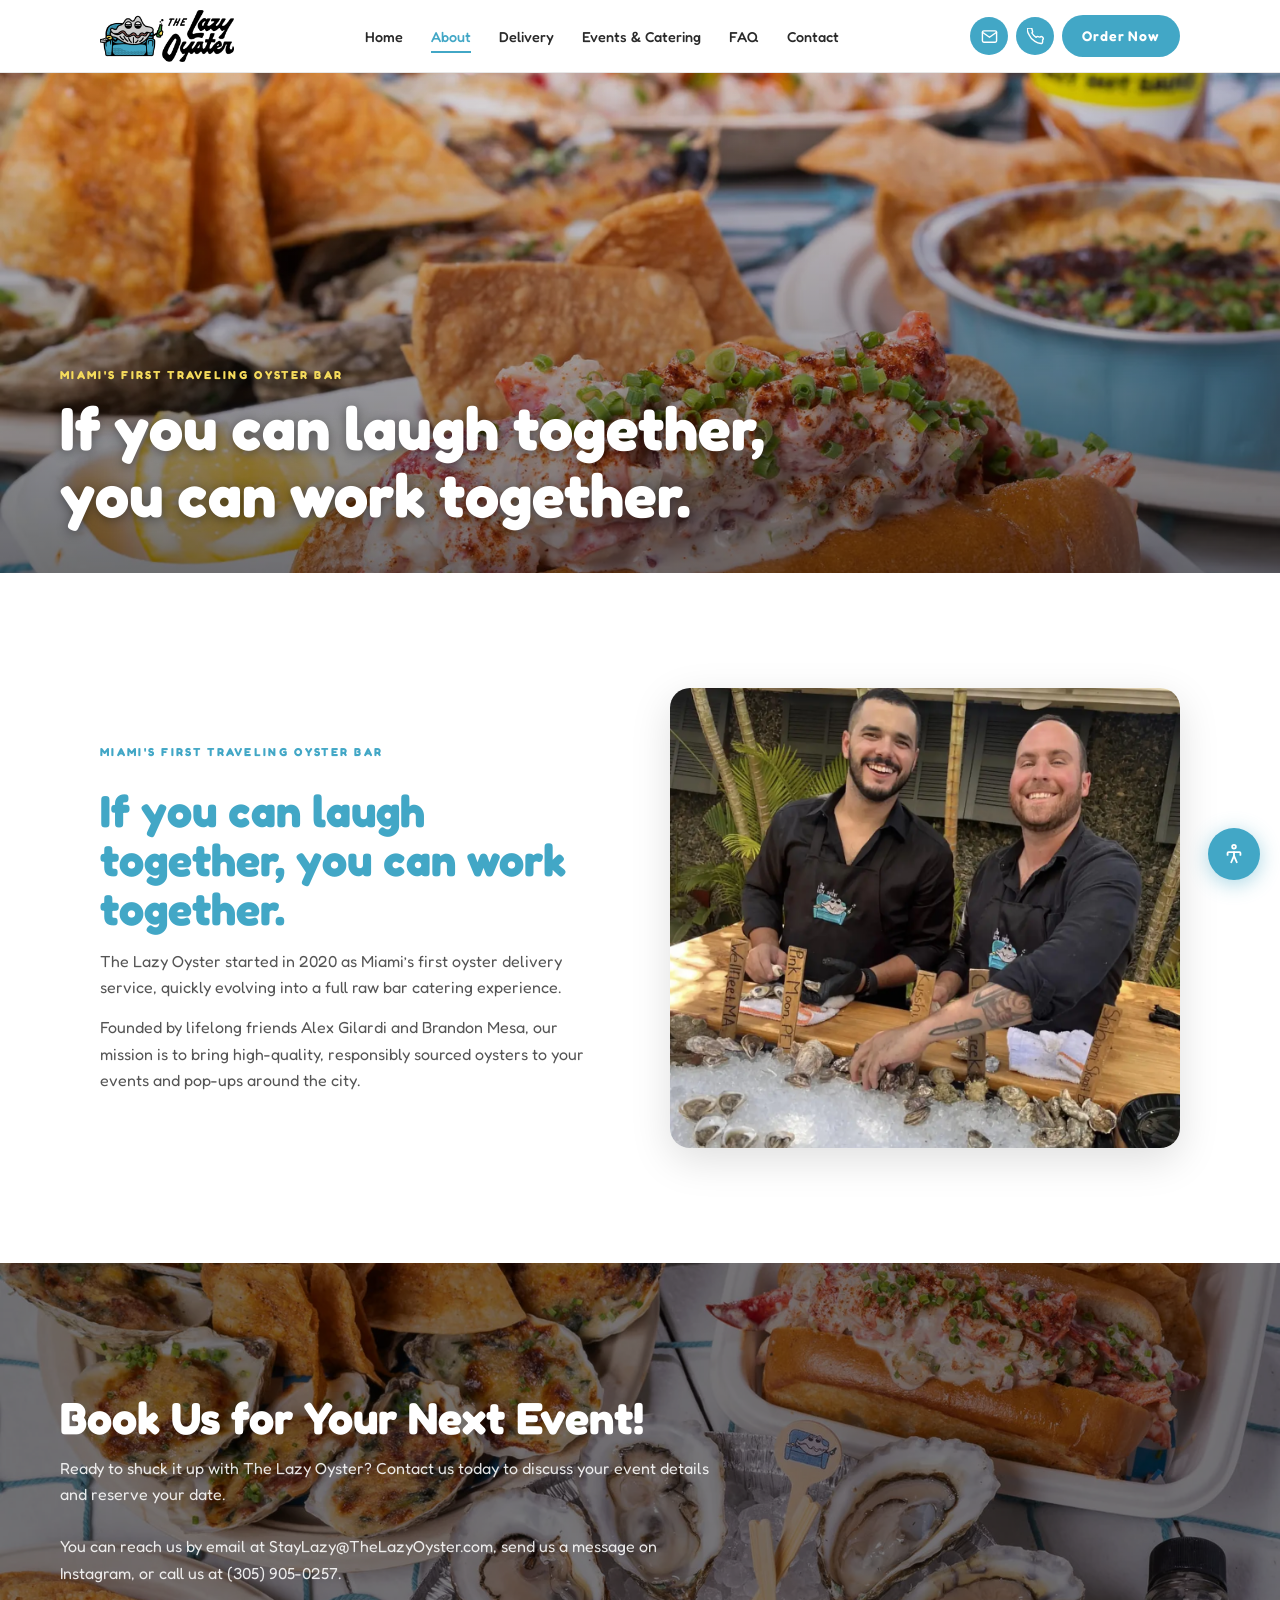
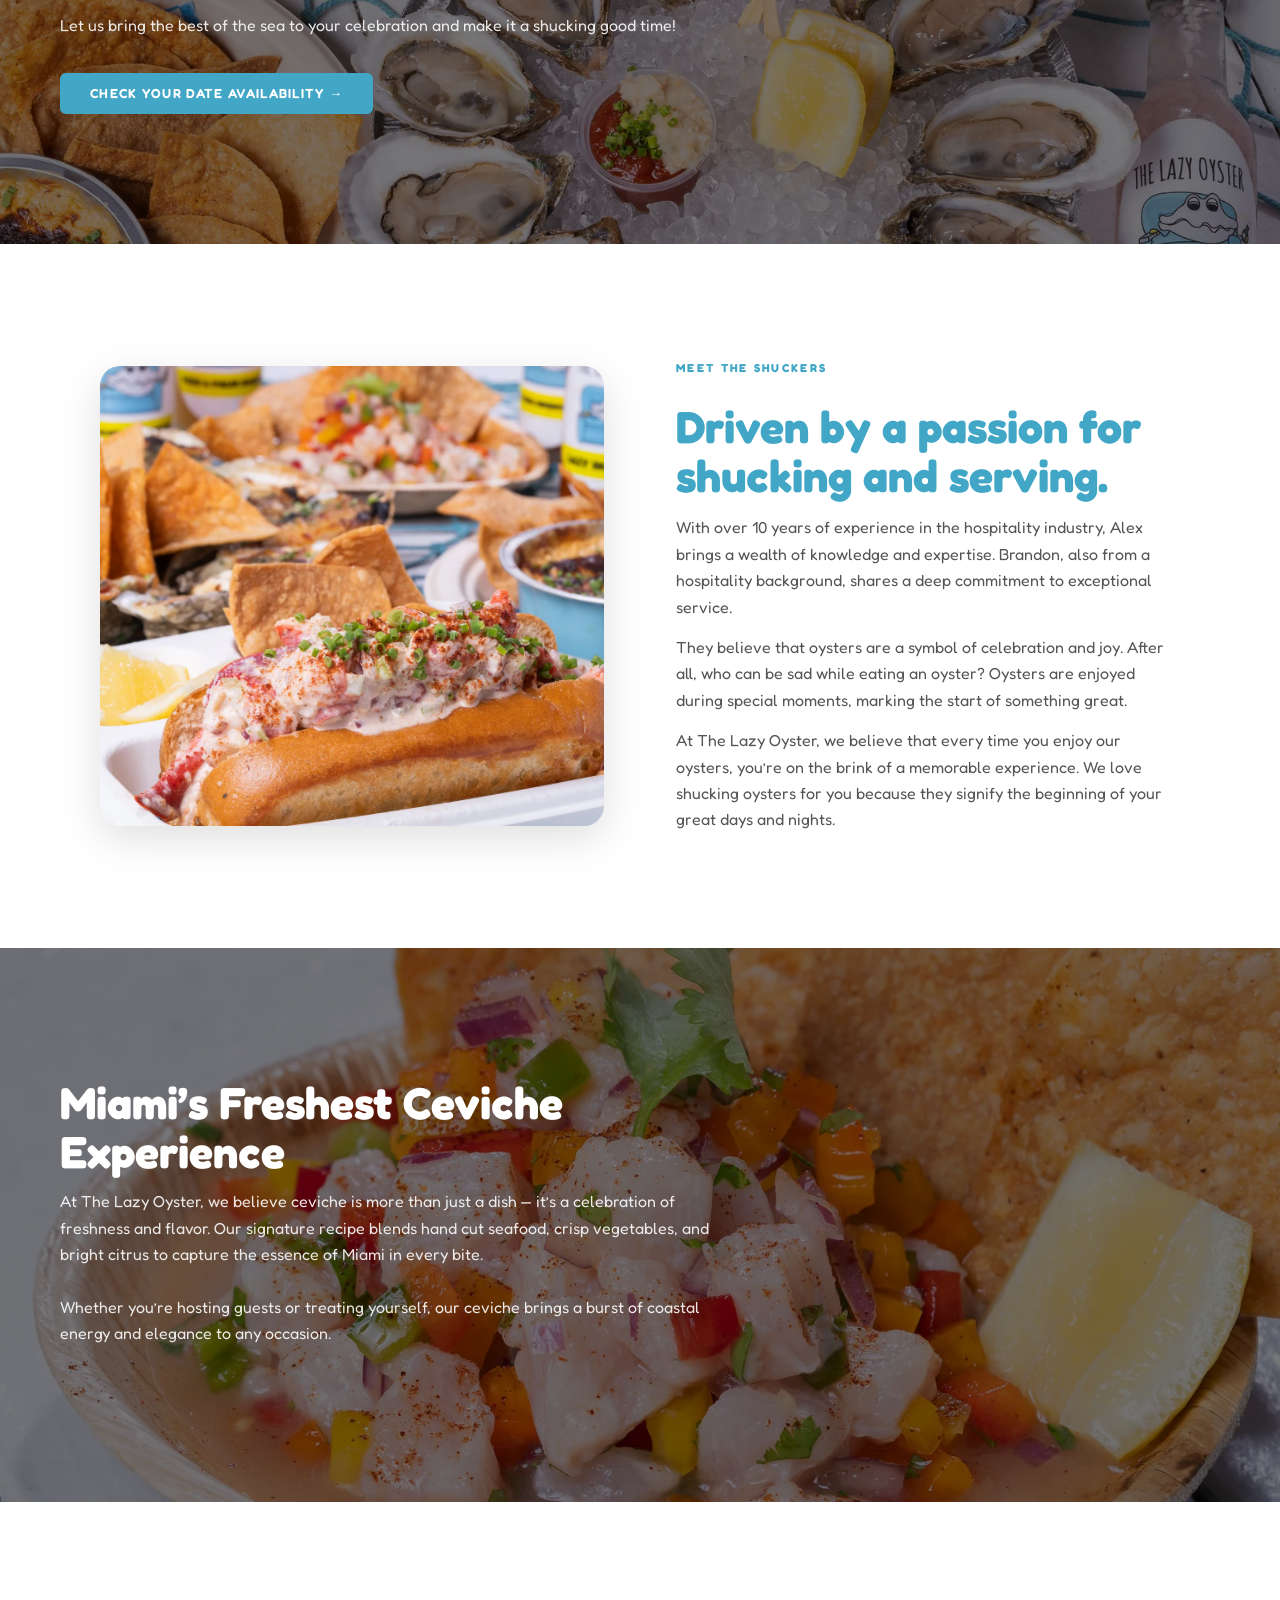
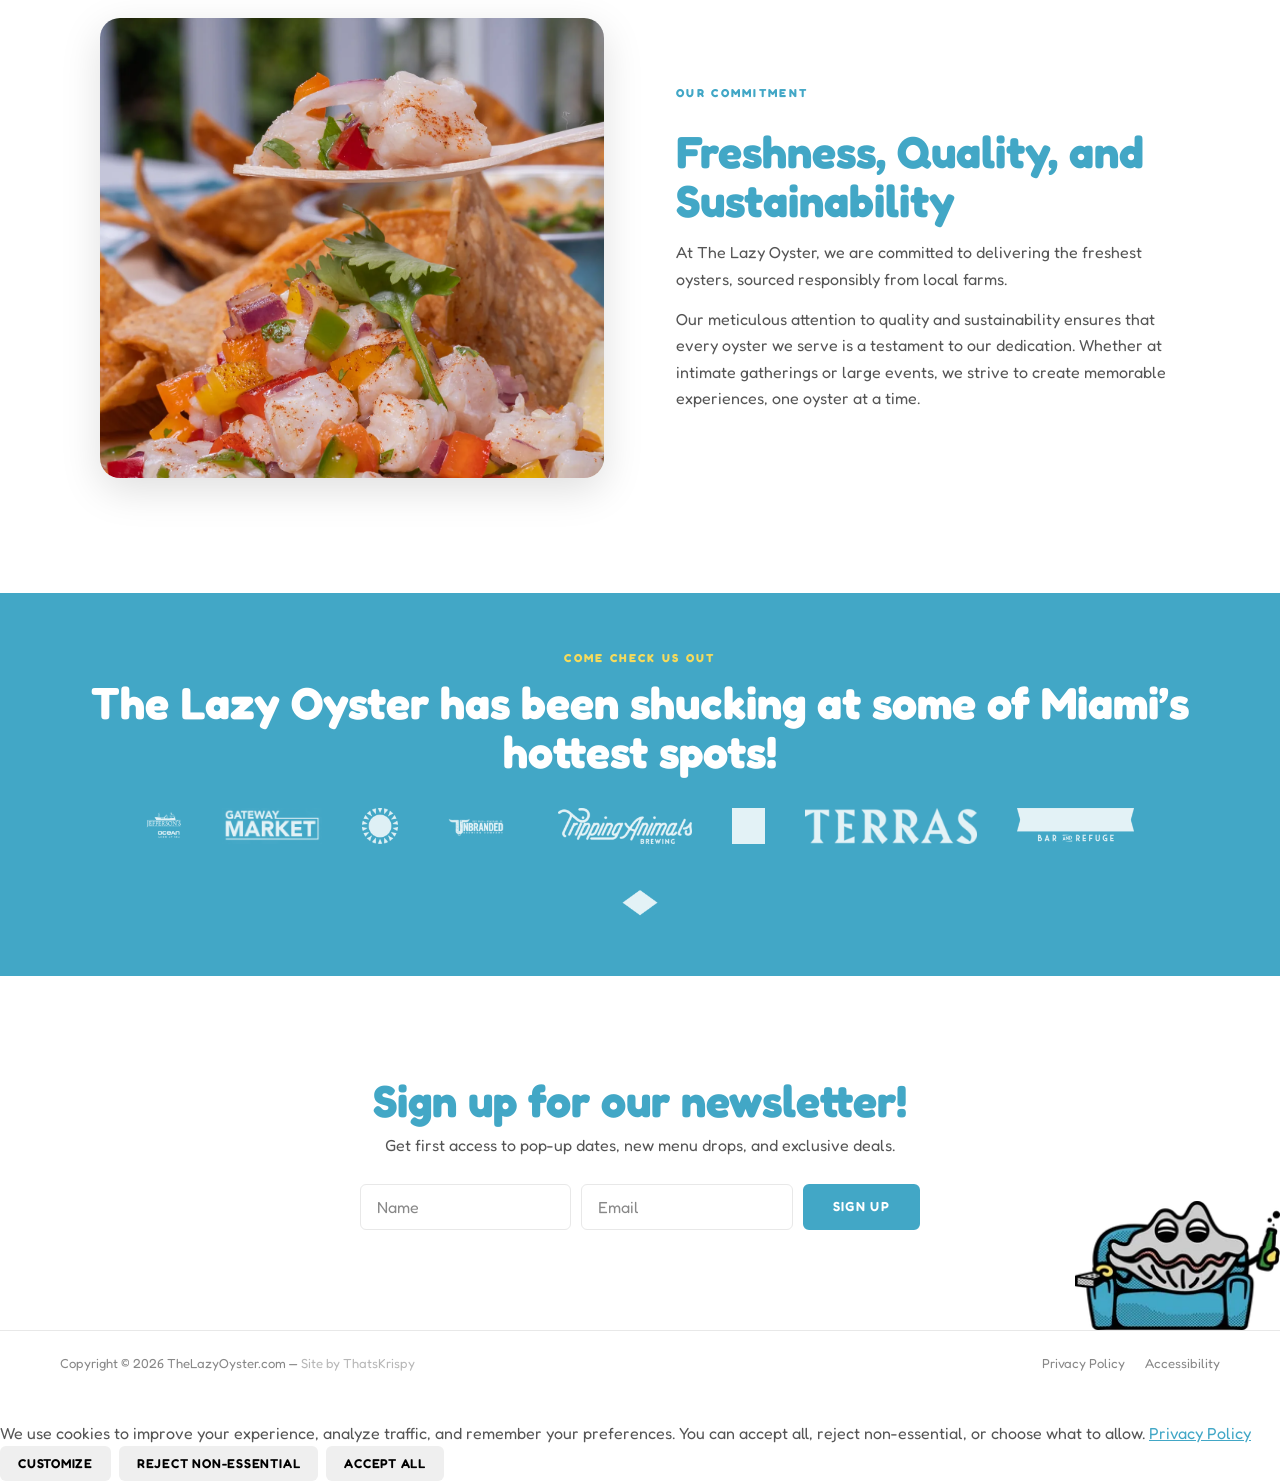
==== commit 36d4701c: "footer: update year to 2026, add Site by ThatsKrispy credit across all pages" ====
--- a/about.html
+++ b/about.html
@@ -180,7 +180,7 @@
 
 </main>
 <footer class="footer" role="contentinfo">
-  <p class="footer__copy">Copyright &copy; 2025 TheLazyOyster.com</p>
+  <p class="footer__copy">Copyright &copy; 2026 TheLazyOyster.com &mdash; <a href="https://www.thatskrispy.com" target="_blank" rel="noopener noreferrer">Site by ThatsKrispy</a></p>
   <nav class="footer__links" aria-label="Footer links"><a href="privacy.html">Privacy Policy</a><a href="accessibility.html">Accessibility</a></nav>
 </footer>
 <script src="js/a11y-consent.js" defer></script>
--- a/css/style.css
+++ b/css/style.css
@@ -257,30 +257,60 @@
 .hero.loaded .hero__img { transform: scale(1); }
 .hero__overlay {
   position: absolute; inset: 0;
-  background: linear-gradient(to bottom, rgba(0,0,0,0.08) 0%, rgba(0,0,0,0.28) 100%);
+  /* Option A: strong left panel fade — text side dark, food side stays bright */
+  background:
+    linear-gradient(to right,
+      rgba(0,0,0,0.78) 0%,
+      rgba(0,0,0,0.62) 30%,
+      rgba(0,0,0,0.28) 55%,
+      rgba(0,0,0,0.04) 75%,
+      transparent 100%
+    ),
+    linear-gradient(to bottom,
+      rgba(0,0,0,0.22) 0%,
+      transparent 40%,
+      rgba(0,0,0,0.14) 100%
+    );
 }
 .hero__content {
   position: absolute; inset: 0;
   display: flex; flex-direction: column;
   justify-content: center; align-items: flex-start;
-  padding: 0 clamp(24px, 6vw, 80px);
+  /* Constrain text to left 55% so it stays in the dark zone */
+  padding: 0 clamp(24px, 6vw, 72px);
+  max-width: 56%;
 }
 .hero__content h1 {
   color: #fff;
   font-size: clamp(2rem, 5.5vw, 4rem);
   line-height: 1.05;
-  text-shadow: 0 2px 12px rgba(0,0,0,0.35);
+  text-shadow: 0 2px 3px rgba(0,0,0,0.5);
   margin-bottom: 16px;
-  max-width: 14ch;
+  max-width: 100%;
 }
 .hero__content p {
-  color: rgba(255,255,255,0.9);
-  font-size: clamp(1rem, 1.6vw, 1.2rem);
-  max-width: 46ch;
-  text-shadow: 0 1px 6px rgba(0,0,0,0.3);
+  color: rgba(255,255,255,0.92);
+  font-size: clamp(1rem, 1.6vw, 1.15rem);
+  max-width: 100%;
+  text-shadow: 0 1px 3px rgba(0,0,0,0.55);
   margin-bottom: 24px;
 }
 .hero__btns { display: flex; gap: 12px; flex-wrap: wrap; }
+/* Mobile: full-width content + stronger overlay since left-panel doesn't work narrow */
+@media (max-width: 600px) {
+  .hero__overlay {
+    background: linear-gradient(to bottom,
+      rgba(0,0,0,0.35) 0%,
+      rgba(0,0,0,0.22) 40%,
+      rgba(0,0,0,0.60) 100%
+    );
+  }
+  .hero__content {
+    max-width: 100%;
+    justify-content: flex-end;
+    padding-bottom: clamp(32px, 8vw, 64px);
+  }
+}
 
 /* Page-interior hero (short banner like original inner pages) */
 .page-hero {
@@ -341,25 +371,13 @@
 /* -- PRODUCT GRID (home — 4 tall portrait cards) ---------- */
 .product-grid {
   display: grid;
-  grid-template-columns: repeat(6, 1fr);
-}
-/* Row 1: 3 cards, each span 2 of 6 cols */
-.product-grid .product-card:nth-child(1),
-.product-grid .product-card:nth-child(2),
-.product-grid .product-card:nth-child(3) {
-  grid-column: span 2;
-}
-/* Row 2: 2 cards centered — each span 2, with 1-col offset to center the pair */
-.product-grid .product-card:nth-child(4) {
-  grid-column: 2 / span 2;
-}
-.product-grid .product-card:nth-child(5) {
-  grid-column: 4 / span 2;
+  grid-template-columns: repeat(5, 1fr);
+  gap: 3px;
 }
 .product-card {
   position: relative;
   overflow: hidden;
-  aspect-ratio: 2/3;
+  aspect-ratio: 3/4;   /* shorter than 2/3 — fits comfortably in a 5-col single row */
   isolation: isolate;
 }
 .product-card img {
@@ -385,32 +403,27 @@
   font-weight: 700; color: #fff; line-height: 1.1; margin-bottom: 12px;
 }
 .product-card .btn { align-self: flex-start; font-size: 0.75rem; padding: 9px 18px; }
-@media (max-width: 900px) {
-  .product-grid {
-    grid-template-columns: repeat(4, 1fr);
-  }
-  /* tablet: 2+2+1 — reset nth-child positions */
-  .product-grid .product-card:nth-child(1),
-  .product-grid .product-card:nth-child(2),
+/* tablet 860px: 3-col, last 2 centered via 6-col trick */
+@media (max-width: 860px) {
+  .product-grid { grid-template-columns: repeat(6, 1fr); }
+  .product-grid .product-card:nth-child(1) { grid-column: span 2; }
+  .product-grid .product-card:nth-child(2) { grid-column: span 2; }
   .product-grid .product-card:nth-child(3) { grid-column: span 2; }
-  .product-grid .product-card:nth-child(4) { grid-column: span 2; }
-  .product-grid .product-card:nth-child(5) { grid-column: 2 / span 2; }
-}
-@media (max-width: 600px) {
-  .product-grid {
-    grid-template-columns: 1fr 1fr;
-  }
-  /* mobile: simple 2-col, all cards equal */
+  .product-grid .product-card:nth-child(4) { grid-column: 2 / span 2; }
+  .product-grid .product-card:nth-child(5) { grid-column: 4 / span 2; }
+}
+/* mobile 560px: 2-col, 5th card full-width centered */
+@media (max-width: 560px) {
+  .product-grid { grid-template-columns: repeat(2, 1fr); }
   .product-grid .product-card:nth-child(1),
   .product-grid .product-card:nth-child(2),
   .product-grid .product-card:nth-child(3),
-  .product-grid .product-card:nth-child(4),
-  .product-grid .product-card:nth-child(5) {
-    grid-column: span 1;
-  }
+  .product-grid .product-card:nth-child(4) { grid-column: span 1; }
+  .product-grid .product-card:nth-child(5) { grid-column: span 2; aspect-ratio: 5/2; }
 }
 @media (max-width: 420px) {
   .product-card { aspect-ratio: 4/3; }
+  .product-grid .product-card:nth-child(5) { aspect-ratio: 5/2; }
 }
 
 /* -- BAND (full-bleed photo section) ----------------------- */
@@ -698,48 +711,60 @@
    CONTACT PAGE SPECIFICS
    ============================================================ */
 
-.contact-info-cards {
-  display: grid; grid-template-columns: repeat(3, 1fr);
-  gap: 20px; margin-bottom: 48px;
-  max-width: var(--max-w); margin-left: auto; margin-right: auto;
+/* CONTACT CARDS ROW — full width 3 col */
+.contact-cards-row {
+  display: grid;
+  grid-template-columns: repeat(3, 1fr);
+  gap: 20px;
+  max-width: var(--max-w); margin: 0 auto;
 }
 .contact-card {
   background: var(--yellow);
-  border-radius: var(--r-lg); padding: 32px 24px;
+  border-radius: var(--r-lg); padding: 36px 28px;
   display: flex; flex-direction: column; align-items: center;
-  gap: 12px; text-align: center; text-decoration: none; color: var(--text);
+  gap: 14px; text-align: center; text-decoration: none; color: var(--text);
   transition: transform var(--ease), box-shadow var(--ease);
-  box-shadow: var(--sh); min-width: 0;
+  box-shadow: var(--sh);
 }
 .contact-card:hover { transform: translateY(-4px); box-shadow: var(--sh-lg); }
 .contact-card__icon {
-  width: 56px; height: 56px; background: var(--teal);
+  width: 60px; height: 60px; background: var(--teal);
   border-radius: 50%; display: flex; align-items: center; justify-content: center;
-  flex-shrink: 0;
 }
 .contact-card__icon svg { width: 24px; height: 24px; color: #fff; }
 .contact-card__label {
-  font-size: 0.68rem; font-weight: 700; letter-spacing: 0.16em;
+  font-size: 0.7rem; font-weight: 700; letter-spacing: 0.18em;
   text-transform: uppercase; color: var(--teal);
 }
 .contact-card__val {
-  font-size: 1rem; font-weight: 700; color: var(--text);
-  word-break: break-word; /* allows long email to wrap gracefully */
-  hyphens: none;
-}
-@media (max-width: 640px) { .contact-info-cards { grid-template-columns: 1fr; gap: 14px; } }
-
-.contact-split {
+  font-size: 1.05rem; font-weight: 700; color: var(--text); line-height: 1.3;
+}
+
+/* CONTACT FORM SECTION */
+.contact-form-section {
+  background: var(--off-white);
+  padding: var(--section-y) var(--pad-x);
+}
+.contact-form-inner {
+  max-width: var(--max-w); margin: 0 auto;
   display: grid; grid-template-columns: 1fr 1fr;
-  gap: clamp(36px, 6vw, 64px); align-items: start;
-}
-.contact-split__img {
-  border-radius: var(--r-lg); overflow: hidden; box-shadow: var(--sh-lg);
-}
-.contact-split__img img { width: 100%; height: 460px; object-fit: cover; display: block; }
-@media (max-width: 720px) {
-  .contact-split { grid-template-columns: 1fr; }
-  .contact-split__img img { height: 260px; }
+  gap: clamp(40px, 6vw, 72px); align-items: start;
+}
+.contact-form-left { display: flex; flex-direction: column; }
+.contact-form-img {
+  border-radius: var(--r-xl); overflow: hidden; box-shadow: var(--sh-xl);
+  position: sticky; top: 100px;
+}
+.contact-form-img img { width: 100%; height: 560px; object-fit: cover; display: block; }
+
+/* CONTACT RESPONSIVE */
+@media (max-width: 820px) {
+  .contact-cards-row { grid-template-columns: 1fr; gap: 14px; max-width: 480px; }
+  .contact-form-inner { grid-template-columns: 1fr; }
+  .contact-form-img { position: static; display: none; } /* hide image on mobile to avoid scroll pain */
+}
+@media (min-width: 481px) and (max-width: 820px) {
+  .contact-cards-row { grid-template-columns: repeat(3, 1fr); max-width: 100%; }
 }
 
 /* ============================================================
@@ -895,45 +920,87 @@
 .tlo-btn--customize { background: transparent; color: rgba(255,255,255,0.6); border-color: transparent; }
 .tlo-btn--customize:hover { color: #fff; }
 
-.tlo-a11y-fab {
+/* ADA WIDGET — matches js/a11y-consent.js class names */
+.tlo-a11y-toggle {
   position: fixed; bottom: 20px; right: 20px; z-index: 8600;
-  width: 50px; height: 50px; border-radius: 50%;
+  width: 52px; height: 52px; border-radius: 50%;
   background: var(--teal); color: #fff;
-  border: none; display: flex; align-items: center; justify-content: center;
-  box-shadow: 0 4px 18px rgba(66,167,198,0.4);
-  transition: all var(--ease); font-size: 20px;
-}
-.tlo-a11y-fab:hover { background: var(--teal-dark); transform: scale(1.06); }
-.tlo-a11y-panel {
+  border: none; cursor: pointer;
+  display: flex; align-items: center; justify-content: center;
+  box-shadow: 0 4px 20px rgba(66,167,198,0.45);
+  transition: background var(--ease), transform var(--ease);
+  overflow: hidden; /* contain any rogue SVG overflow */
+  flex-shrink: 0;
+}
+.tlo-a11y-toggle:hover { background: var(--teal-dark); transform: scale(1.07); }
+.tlo-a11y-toggle svg {
+  width: 22px !important; height: 22px !important;
+  min-width: 22px; min-height: 22px;
+  max-width: 22px; max-height: 22px;
+  display: block; flex-shrink: 0;
+}
+
+.tlo-a11y-menu {
   position: fixed; bottom: 82px; right: 20px; z-index: 8700;
-  width: 270px; background: #fff;
-  border-radius: var(--r-lg); padding: 18px;
-  box-shadow: 0 8px 36px rgba(0,0,0,0.14);
+  width: 280px; background: #fff;
+  border-radius: var(--r-lg); padding: 0;
+  box-shadow: 0 8px 40px rgba(0,0,0,0.15);
   border: 1px solid var(--border);
-  display: none; flex-direction: column; gap: 10px;
-}
-.tlo-a11y-panel.open { display: flex; }
-.tlo-a11y-panel h3 { font-size: 0.95rem; color: var(--text); margin-bottom: 4px; }
-.tlo-a11y-opts { display: grid; grid-template-columns: 1fr 1fr; gap: 7px; }
+  overflow: hidden;
+}
+.tlo-a11y-menu[hidden] { display: none; }
+.tlo-a11y-menu__head {
+  display: flex; align-items: center; justify-content: space-between;
+  padding: 14px 18px; background: var(--teal); color: #fff;
+}
+.tlo-a11y-menu__head strong { font-size: 0.95rem; font-weight: 700; }
+.tlo-a11y-close {
+  background: none; border: none; color: #fff;
+  font-size: 1.4rem; line-height: 1; cursor: pointer; padding: 0 2px;
+}
+.tlo-a11y-menu__grid {
+  display: grid; grid-template-columns: 1fr 1fr; gap: 8px;
+  padding: 16px;
+}
 .tlo-a11y-opt {
-  padding: 8px 6px; border-radius: var(--r-sm);
+  padding: 9px 6px; border-radius: var(--r-sm);
   border: 1px solid var(--border); background: transparent;
-  font-family: 'Fredoka', sans-serif; font-size: 0.78rem; font-weight: 600;
-  color: var(--text); transition: all 0.2s; text-align: center;
+  font-family: 'Fredoka', sans-serif; font-size: 0.8rem; font-weight: 600;
+  color: var(--text); cursor: pointer; transition: all 0.2s; text-align: center;
 }
 .tlo-a11y-opt:hover { border-color: var(--teal); color: var(--teal); }
 .tlo-a11y-opt.is-on { background: var(--teal); color: #fff; border-color: var(--teal); }
-.tlo-a11y-reset { width: 100%; margin-top: 2px; color: var(--text-muted); border-color: var(--border); }
-.tlo-a11y-bigtext { font-size: 19px; }
-.tlo-a11y-readable, .tlo-a11y-readable h1, .tlo-a11y-readable h2, .tlo-a11y-readable h3 { font-family: Verdana, sans-serif !important; }
+.tlo-a11y-reset {
+  display: block; width: calc(100% - 32px); margin: 0 16px 16px;
+  padding: 9px; border-radius: var(--r-sm);
+  border: 1px solid var(--border); background: transparent;
+  font-family: 'Fredoka', sans-serif; font-size: 0.8rem; font-weight: 600;
+  color: var(--text-muted); cursor: pointer; transition: all 0.2s; text-align: center;
+}
+.tlo-a11y-reset:hover { border-color: var(--teal); color: var(--teal); }
+
+/* A11y feature states */
+.tlo-a11y-bigtext body, .tlo-a11y-bigtext p, .tlo-a11y-bigtext li { font-size: 1.15em !important; }
+.tlo-a11y-readable, .tlo-a11y-readable body,
+.tlo-a11y-readable h1, .tlo-a11y-readable h2,
+.tlo-a11y-readable h3, .tlo-a11y-readable p { font-family: Verdana, sans-serif !important; }
 .tlo-a11y-contrast { filter: contrast(1.3); }
-.tlo-a11y-links a { text-decoration: underline !important; }
-.tlo-a11y-cursor, .tlo-a11y-cursor * { cursor: url("data:image/svg+xml,%3Csvg xmlns='http://www.w3.org/2000/svg' width='36' height='36'%3E%3Cpath d='M6 2l22 13-10 2-5 11z' fill='%23222' stroke='%23fff' stroke-width='2'/%3E%3C/svg%3E") 4 2, auto !important; }
-.tlo-a11y-nomotion *, .tlo-a11y-nomotion *::before, .tlo-a11y-nomotion *::after { animation: none !important; transition: none !important; }
+.tlo-a11y-links a { text-decoration: underline !important; text-underline-offset: 3px; }
+.tlo-a11y-cursor, .tlo-a11y-cursor * {
+  cursor: url("data:image/svg+xml,%3Csvg xmlns='http://www.w3.org/2000/svg' width='36' height='36'%3E%3Cpath d='M6 2l22 13-10 2-5 11z' fill='%23222' stroke='%23fff' stroke-width='2'/%3E%3C/svg%3E") 4 2, auto !important;
+}
+.tlo-a11y-nomotion *, .tlo-a11y-nomotion *::before, .tlo-a11y-nomotion *::after {
+  animation: none !important; transition: none !important;
+}
 .tlo-reading-guide {
   position: fixed; left: 0; right: 0; height: 36px; margin-top: -18px;
-  background: rgba(245,219,92,0.2); border-top: 2px solid var(--yellow);
+  background: rgba(245,219,92,0.18); border-top: 2px solid var(--yellow);
   border-bottom: 2px solid var(--yellow); pointer-events: none; z-index: 8400;
+}
+
+@media (max-width: 480px) {
+  .tlo-a11y-toggle { bottom: 16px; right: 16px; width: 48px; height: 48px; }
+  .tlo-a11y-menu { right: 16px; bottom: 76px; width: calc(100vw - 32px); }
 }
 @media (max-width: 560px) { .tlo-consent__actions { width: 100%; } .tlo-consent__actions .tlo-btn { flex: 1; } }
 
@@ -943,10 +1010,7 @@
 .bg-teal { background: var(--teal); }
 .bg-yellow { background: var(--yellow); }
 
-/* -- CONTACT FORM GRID RESPONSIVE -------------------------- */
-@media (max-width: 720px) {
-  .contact-form-grid { grid-template-columns: 1fr !important; }
-}
+/* contact form grid handled by .contact-form-inner responsive above */
 
 /* -- PROSE PAGE (privacy, accessibility) ------------------- */
 .prose-page { max-width: 720px; }
@@ -985,11 +1049,12 @@
   padding-bottom: clamp(40px, 6vw, 80px);
 }
 
-/* Product grid: no gap between cards (edge-to-edge) */
-.product-grid { gap: 2px; }
+/* Product grid gap set inline on .product-grid rule */
 
 /* Product card btn: slightly smaller on 5-col */
-.product-grid .btn { font-size: 0.7rem; padding: 8px 14px; }
+.product-grid .btn { font-size: 0.72rem; padding: 9px 16px; }
+
+/* product-grid-section spacing handled by social-strip below it */
 
 /* Delivery step num labels: color fix for band context */
 .band .delivery-step__num { color: var(--yellow); }
@@ -1030,3 +1095,172 @@
 
 /* Newsletter section: less crowded */
 .newsletter { padding: clamp(64px, 8vw, 100px) var(--pad-x); }
+
+/* ============================================================
+   MOBILE RESPONSIVENESS FIXES
+   ============================================================ */
+
+/* Navbar: prevent overflow on very small screens */
+@media (max-width: 360px) {
+  .navbar__order { padding: 8px 14px; font-size: 0.8rem; }
+  .navbar__inner { padding: 0 16px; }
+}
+
+/* Hero: scale down text on small mobile */
+@media (max-width: 480px) {
+  .hero__content h1 { font-size: clamp(1.8rem, 8vw, 2.6rem); }
+  .hero__content p  { font-size: 0.95rem; }
+  .hero__btns { flex-direction: column; gap: 10px; }
+  .hero__btns .btn { width: 100%; justify-content: center; }
+}
+
+/* Stats bar: 2-col on small mobile */
+@media (max-width: 480px) {
+  .stats-bar__inner { gap: 16px 32px; }
+  .stat__num { font-size: 1.6rem; }
+}
+
+/* Intro split: ensure image doesn't overflow */
+@media (max-width: 720px) {
+  .intro-split__img img { height: 280px; }
+  .intro-split__badge { width: 68px; height: 68px; }
+  .intro-split__badge strong { font-size: 1.2rem; }
+}
+
+/* Bands: tighten padding on mobile */
+@media (max-width: 480px) {
+  .band { padding: 56px var(--pad-x); }
+  .band__content h2 { font-size: 1.6rem; }
+}
+
+/* Why split: already 1-col on mobile, just fix spacing */
+@media (max-width: 720px) {
+  .why-point__icon { width: 38px; height: 38px; flex-shrink: 0; }
+}
+
+/* Section padding on mobile */
+@media (max-width: 480px) {
+  .section { padding: 48px 20px; }
+}
+
+/* Page hero caption on mobile */
+@media (max-width: 480px) {
+  .page-hero__caption { padding: 0 20px 28px; }
+  .page-hero__caption h1 { font-size: 1.8rem; }
+}
+
+/* Events page: steps 2-col on small mobile */
+@media (max-width: 460px) {
+  .ev-steps { grid-template-columns: 1fr; }
+  .ev-stats  { grid-template-columns: 1fr 1fr; }
+}
+
+/* Delivery steps: stack on mobile */
+@media (max-width: 720px) {
+  .delivery-step__img img { height: 240px; }
+}
+
+/* FAQ grid: single col on mobile already — ensure answers don't overflow */
+@media (max-width: 660px) {
+  .faq-a { font-size: 0.92rem; }
+}
+
+/* Events booking form */
+@media (max-width: 820px) {
+  .ev-book__inner { grid-template-columns: 1fr; }
+}
+
+/* Form elements: prevent zoom on iOS (font-size >= 16px) */
+.form-group input,
+.form-group select,
+.form-group textarea,
+.newsletter-form input {
+  font-size: max(16px, 0.98rem); /* prevents iOS auto-zoom */
+}
+
+/* Newsletter mascot: hide on very small screens to avoid overlap */
+@media (max-width: 480px) {
+  .newsletter__mascot { display: none; }
+  .newsletter { text-align: center; }
+}
+
+/* Footer: stack on very small mobile */
+@media (max-width: 400px) {
+  .footer { flex-direction: column; gap: 8px; align-items: flex-start; }
+}
+
+/* Ticker: slightly smaller logos on mobile */
+@media (max-width: 560px) {
+  .ticker-track img { height: 28px; }
+  .ticker-track { gap: 36px; }
+}
+
+/* ============================================================
+   SOCIAL PROOF / INFO STRIP (home — between grid and delivery)
+   ============================================================ */
+.social-strip {
+  background: var(--teal);
+  padding: clamp(28px, 4vw, 44px) var(--pad-x);
+}
+.social-strip__inner {
+  max-width: var(--max-w); margin: 0 auto;
+  display: grid;
+  grid-template-columns: 1fr auto auto;
+  gap: clamp(24px, 4vw, 56px);
+  align-items: center;
+}
+.social-strip__label {
+  display: flex; align-items: center; gap: 8px;
+  font-size: 0.72rem; font-weight: 700; letter-spacing: 0.18em;
+  text-transform: uppercase; color: var(--yellow);
+  margin-bottom: 8px;
+}
+.social-strip__label svg { width: 15px; height: 15px; flex-shrink: 0; }
+.social-strip__copy {
+  color: rgba(255,255,255,0.88);
+  font-size: 0.95rem; margin: 0;
+  max-width: 36ch;
+}
+.social-strip__badges {
+  display: flex; gap: 20px; flex-shrink: 0;
+}
+.social-badge {
+  text-align: center;
+  padding: 12px 18px;
+  background: rgba(255,255,255,0.12);
+  border-radius: var(--r-md);
+  border: 1px solid rgba(255,255,255,0.2);
+}
+.social-badge strong {
+  display: block;
+  font-family: 'Fredoka', sans-serif;
+  font-size: 1.25rem; font-weight: 700;
+  color: #fff; line-height: 1;
+}
+.social-badge span {
+  display: block; margin-top: 4px;
+  font-size: 0.7rem; font-weight: 600;
+  letter-spacing: 0.06em; text-transform: uppercase;
+  color: rgba(255,255,255,0.72);
+}
+.social-strip__cta { flex-shrink: 0; background: #fff; color: var(--teal); border-color: #fff; }
+.social-strip__cta:hover { background: var(--yellow); color: var(--text); border-color: var(--yellow); }
+
+@media (max-width: 900px) {
+  .social-strip__inner {
+    grid-template-columns: 1fr;
+    gap: 20px;
+    text-align: center;
+  }
+  .social-strip__copy { max-width: 100%; }
+  .social-strip__label { justify-content: center; }
+  .social-strip__badges { justify-content: center; flex-wrap: wrap; }
+  .social-strip__cta { width: 100%; justify-content: center; max-width: 280px; margin: 0 auto; }
+}
+@media (max-width: 480px) {
+  .social-badge { padding: 10px 14px; }
+  .social-badge strong { font-size: 1.1rem; }
+}
+
+.footer__copy a { font-size: inherit; opacity: 0.6; }
+.footer__copy a:hover { opacity: 1; color: var(--teal); }
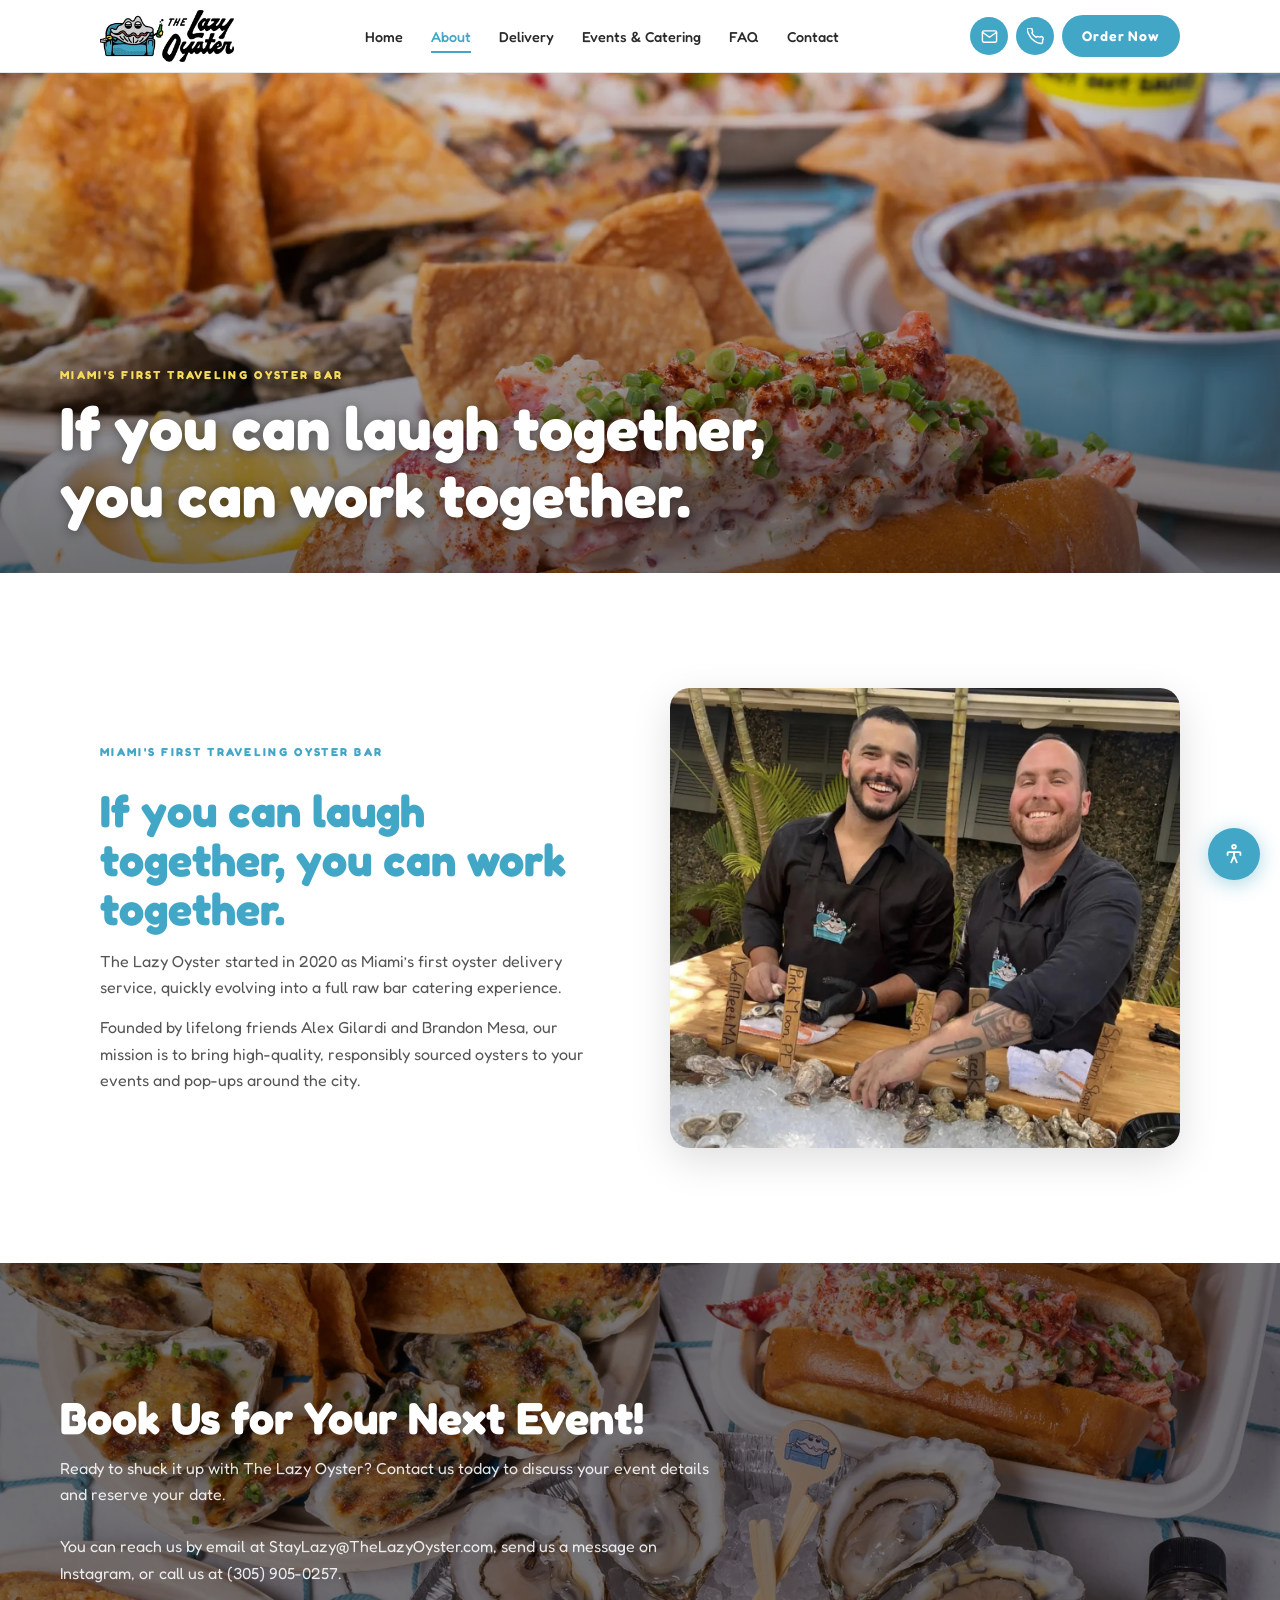
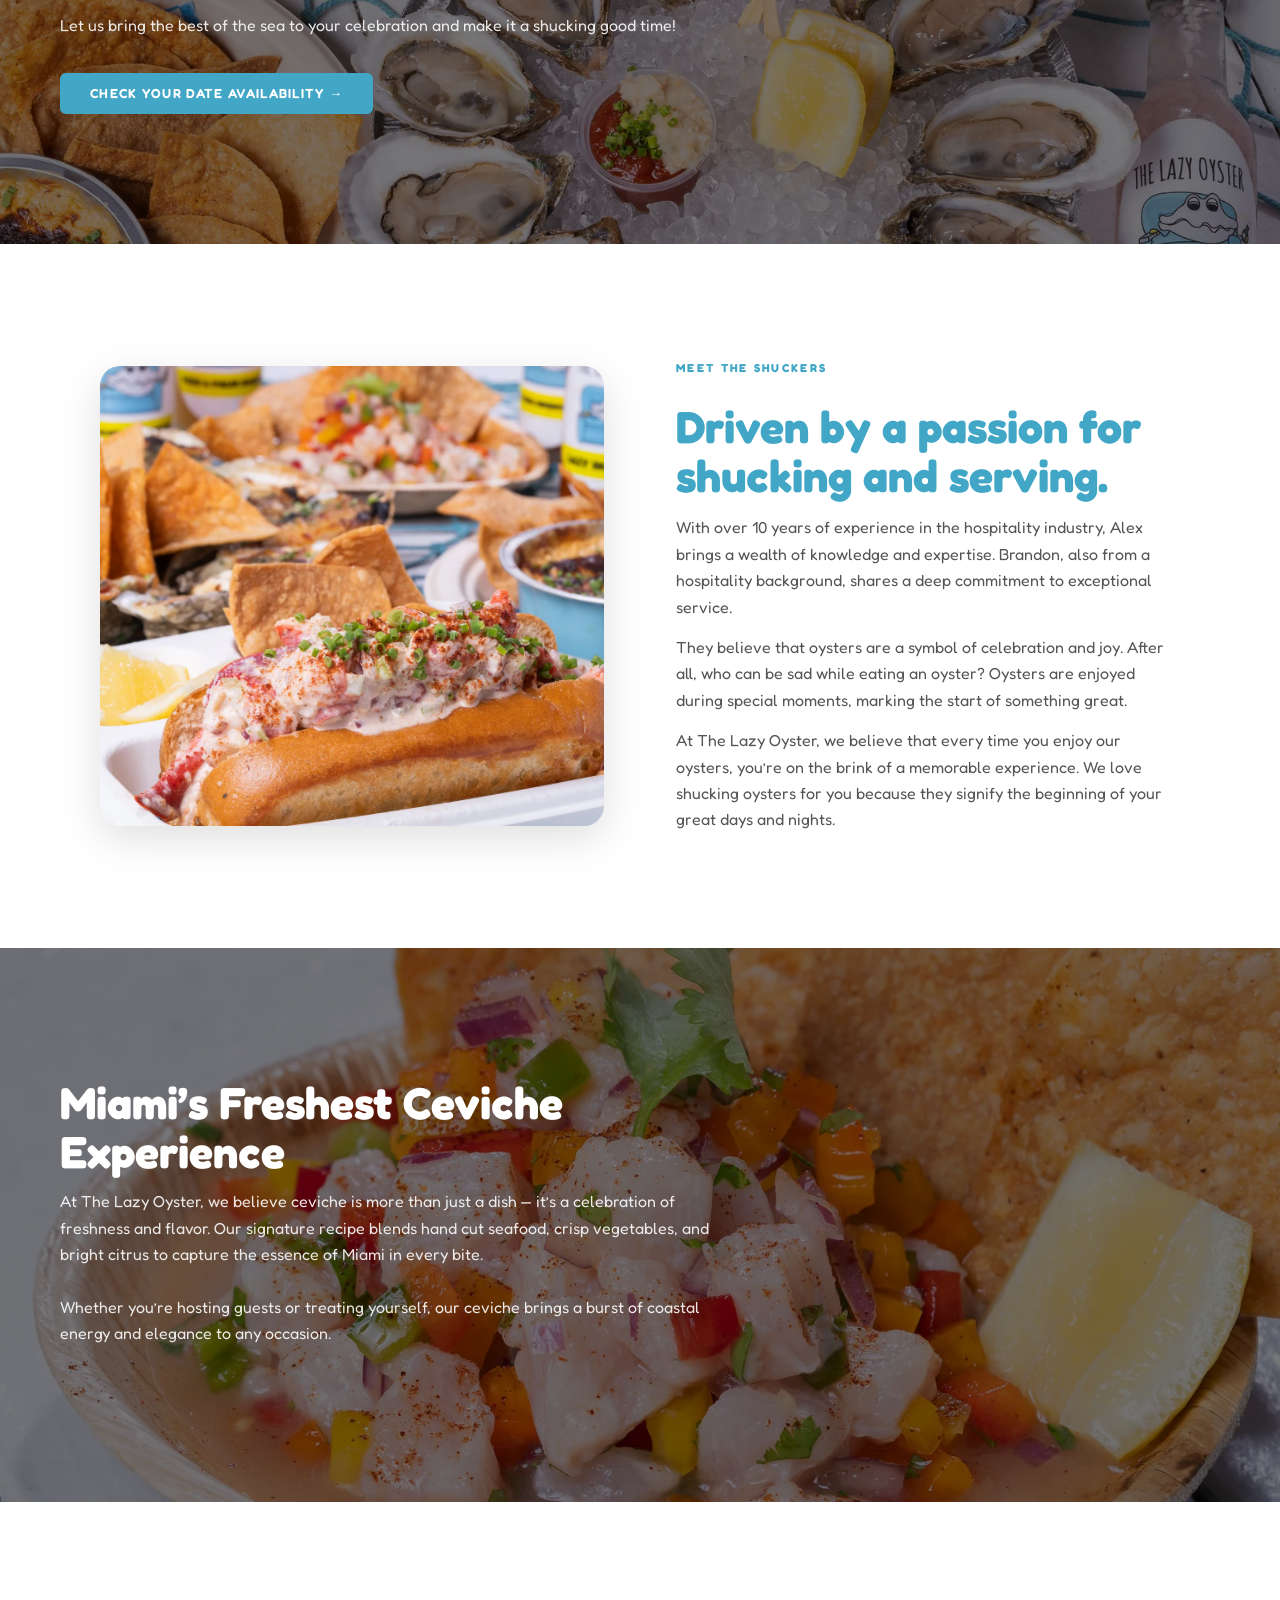
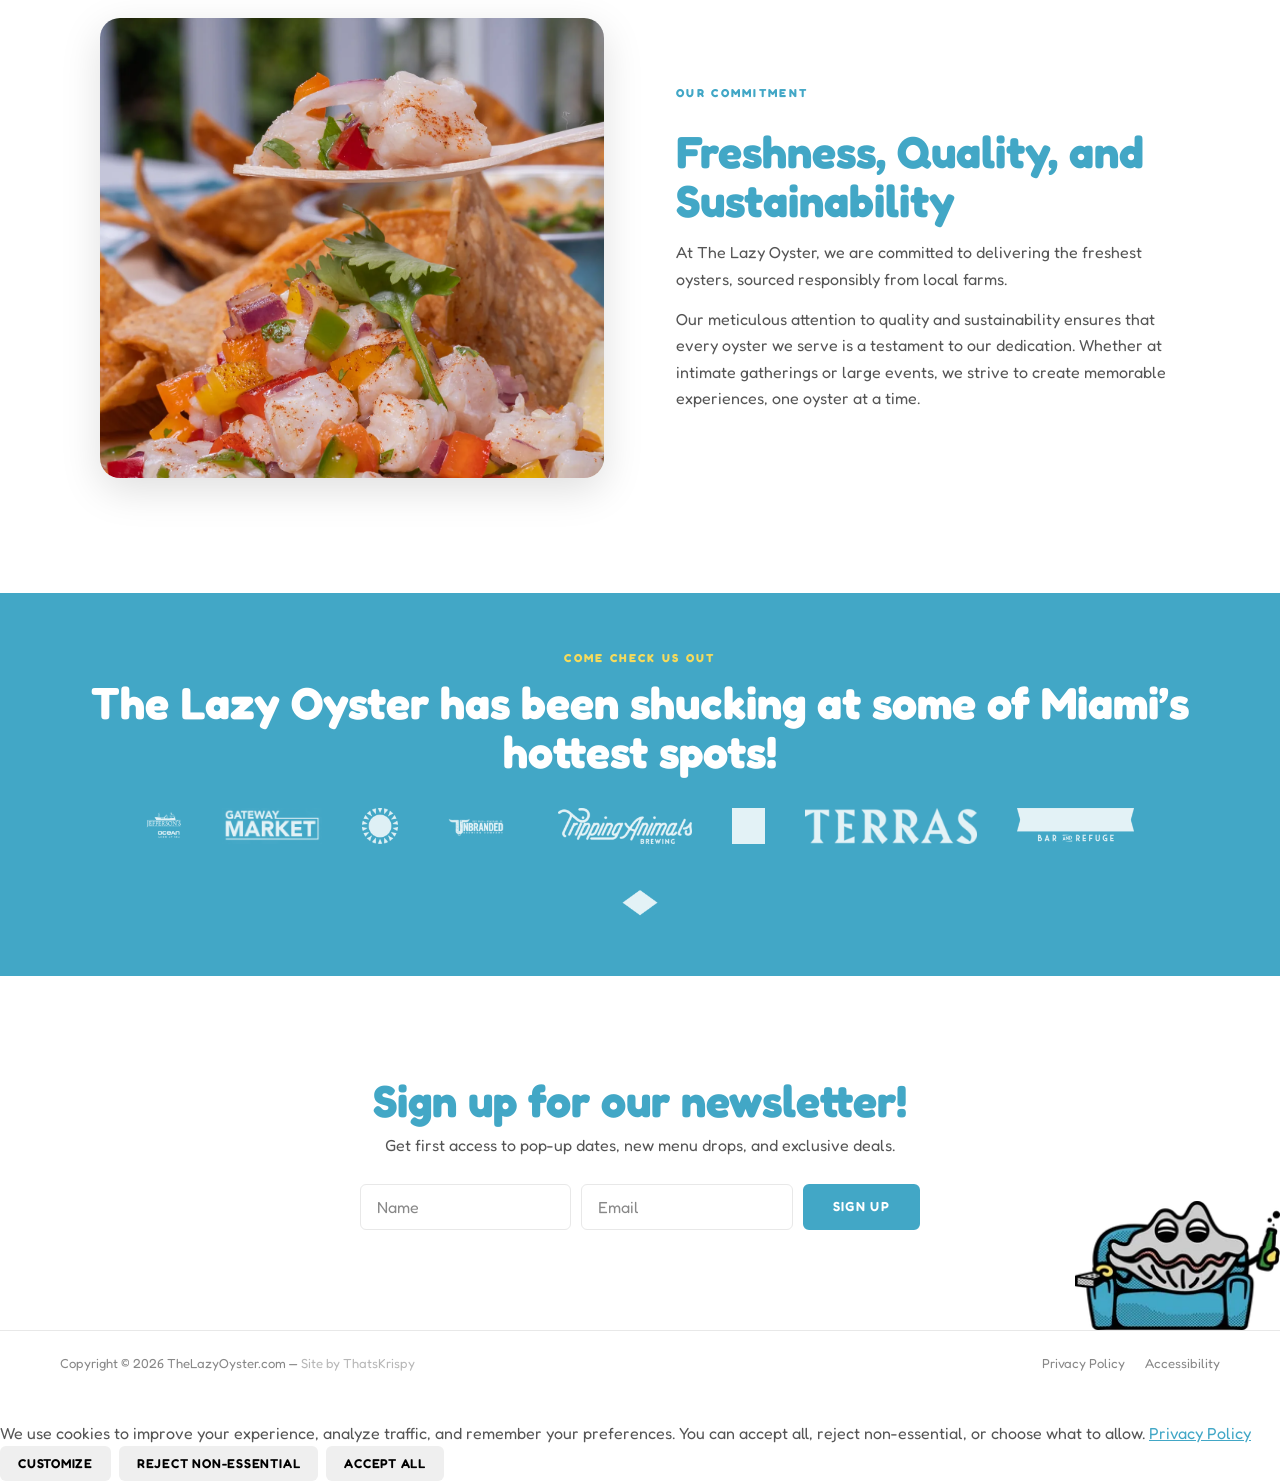
==== commit 8a82f316: "fix: about page founders photo object-position top — faces no longer cropped" ====
--- a/about.html
+++ b/about.html
@@ -81,7 +81,8 @@
       <div class="intro-split__img fade-up">
         <img src="assets/images/lazy-oyster-founders-alex-brandon.webp"
              alt="Alex Gilardi and Brandon Mesa, founders of The Lazy Oyster, at a live raw bar event"
-             width="640" height="480" loading="lazy">
+             width="640" height="480" loading="lazy"
+             style="object-position: center 15%;">
       </div>
     </div>
   </div>
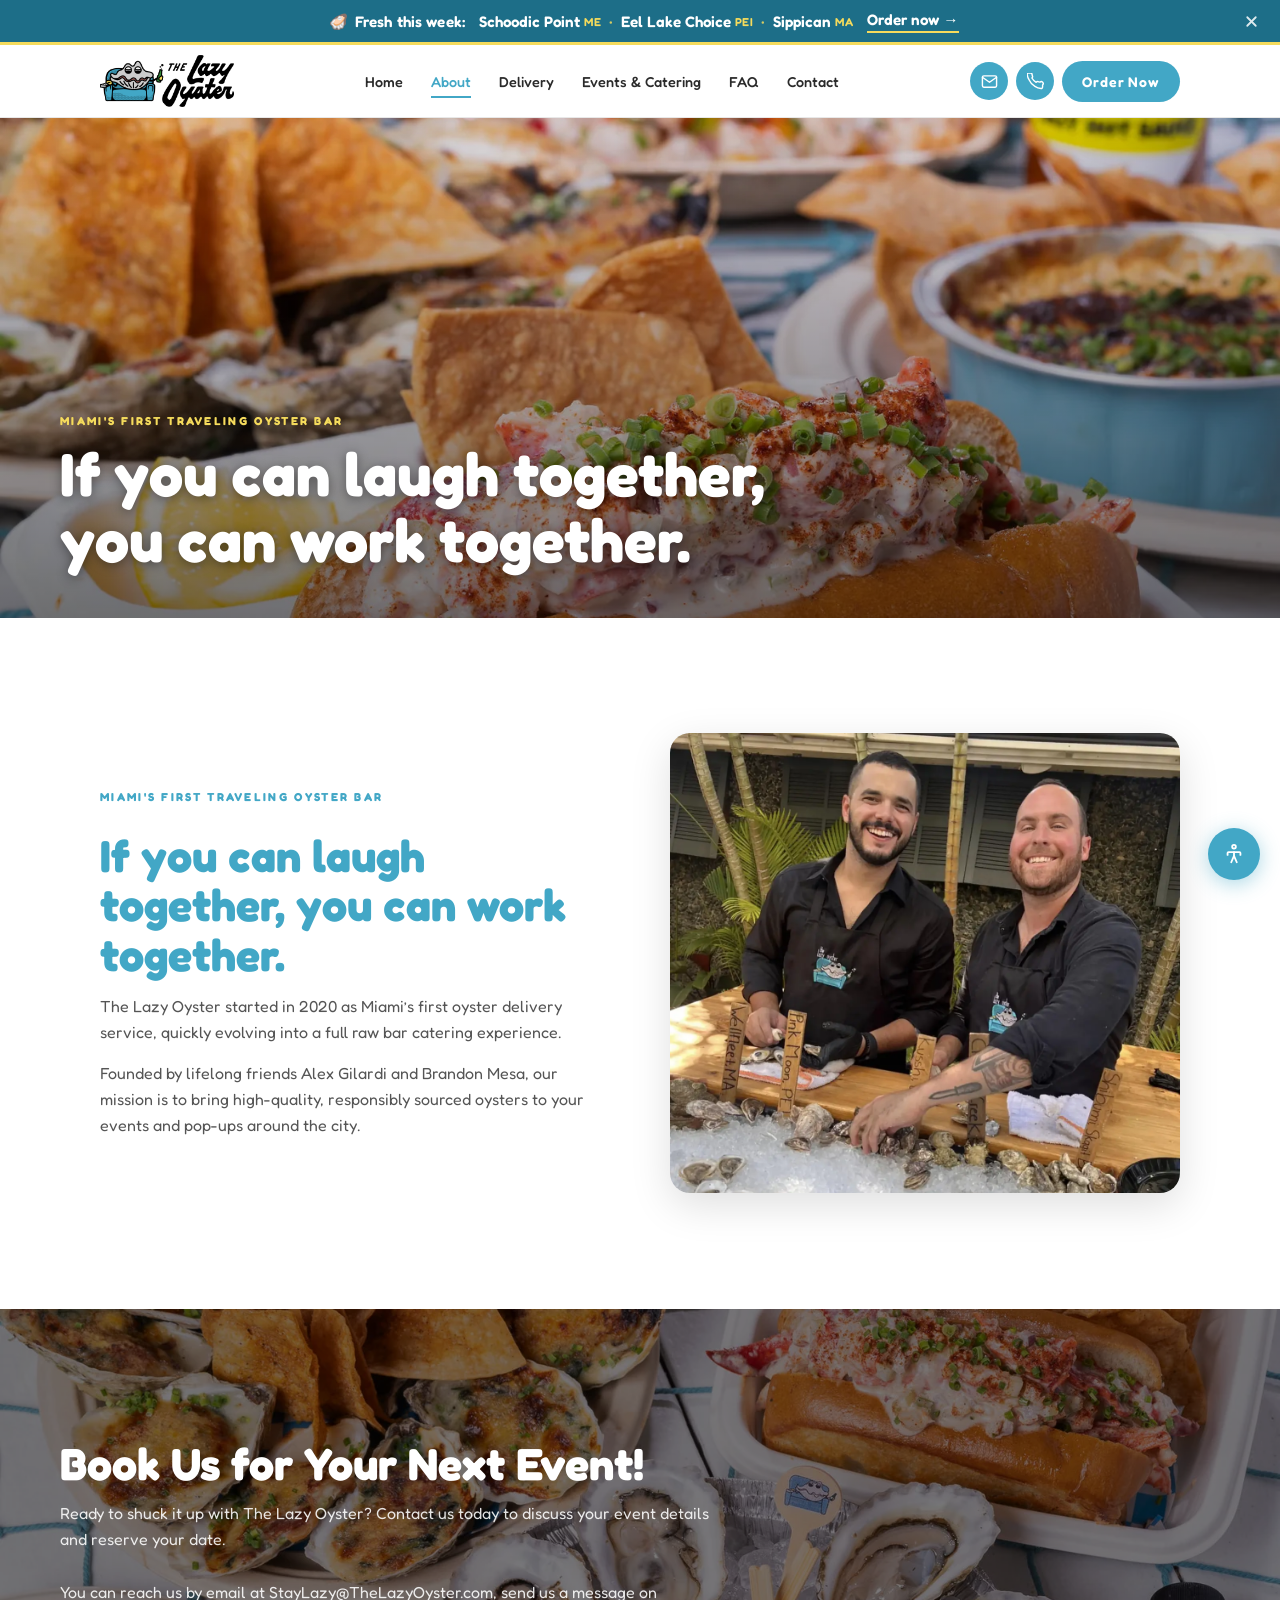
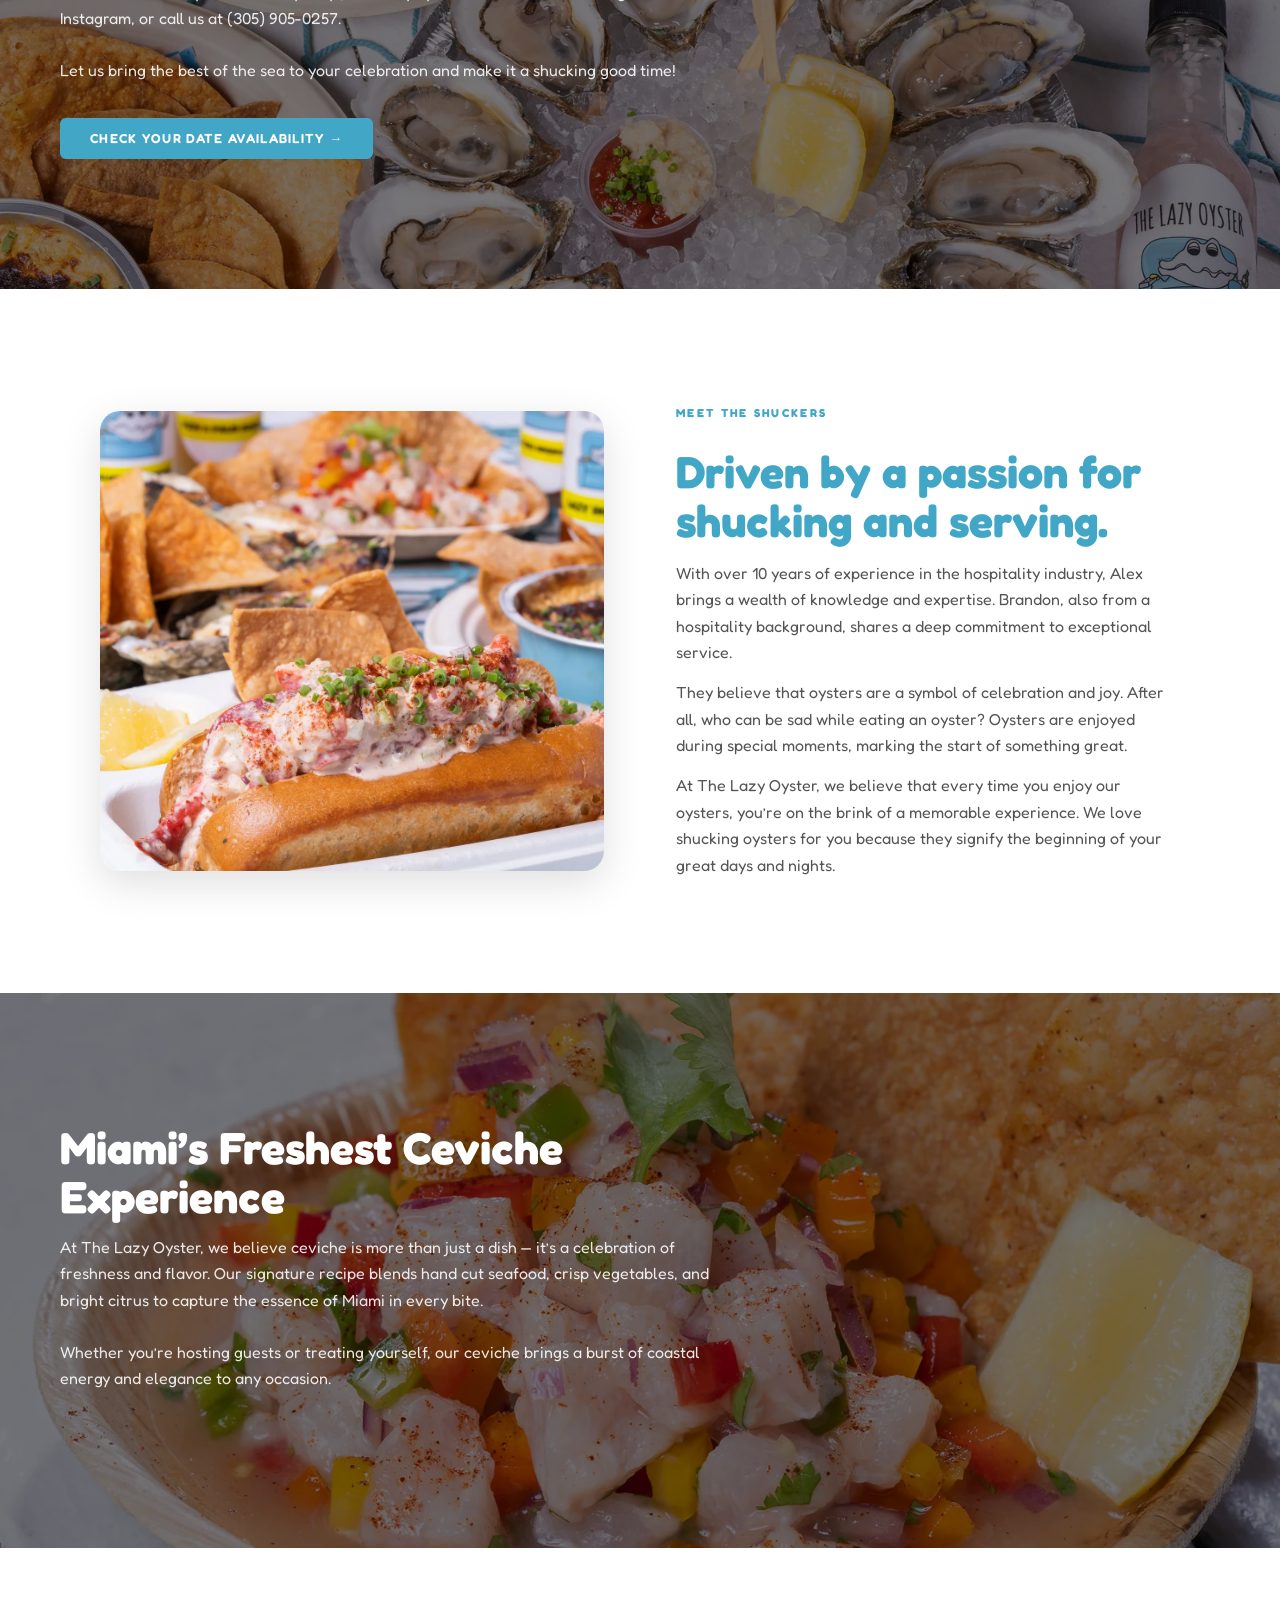
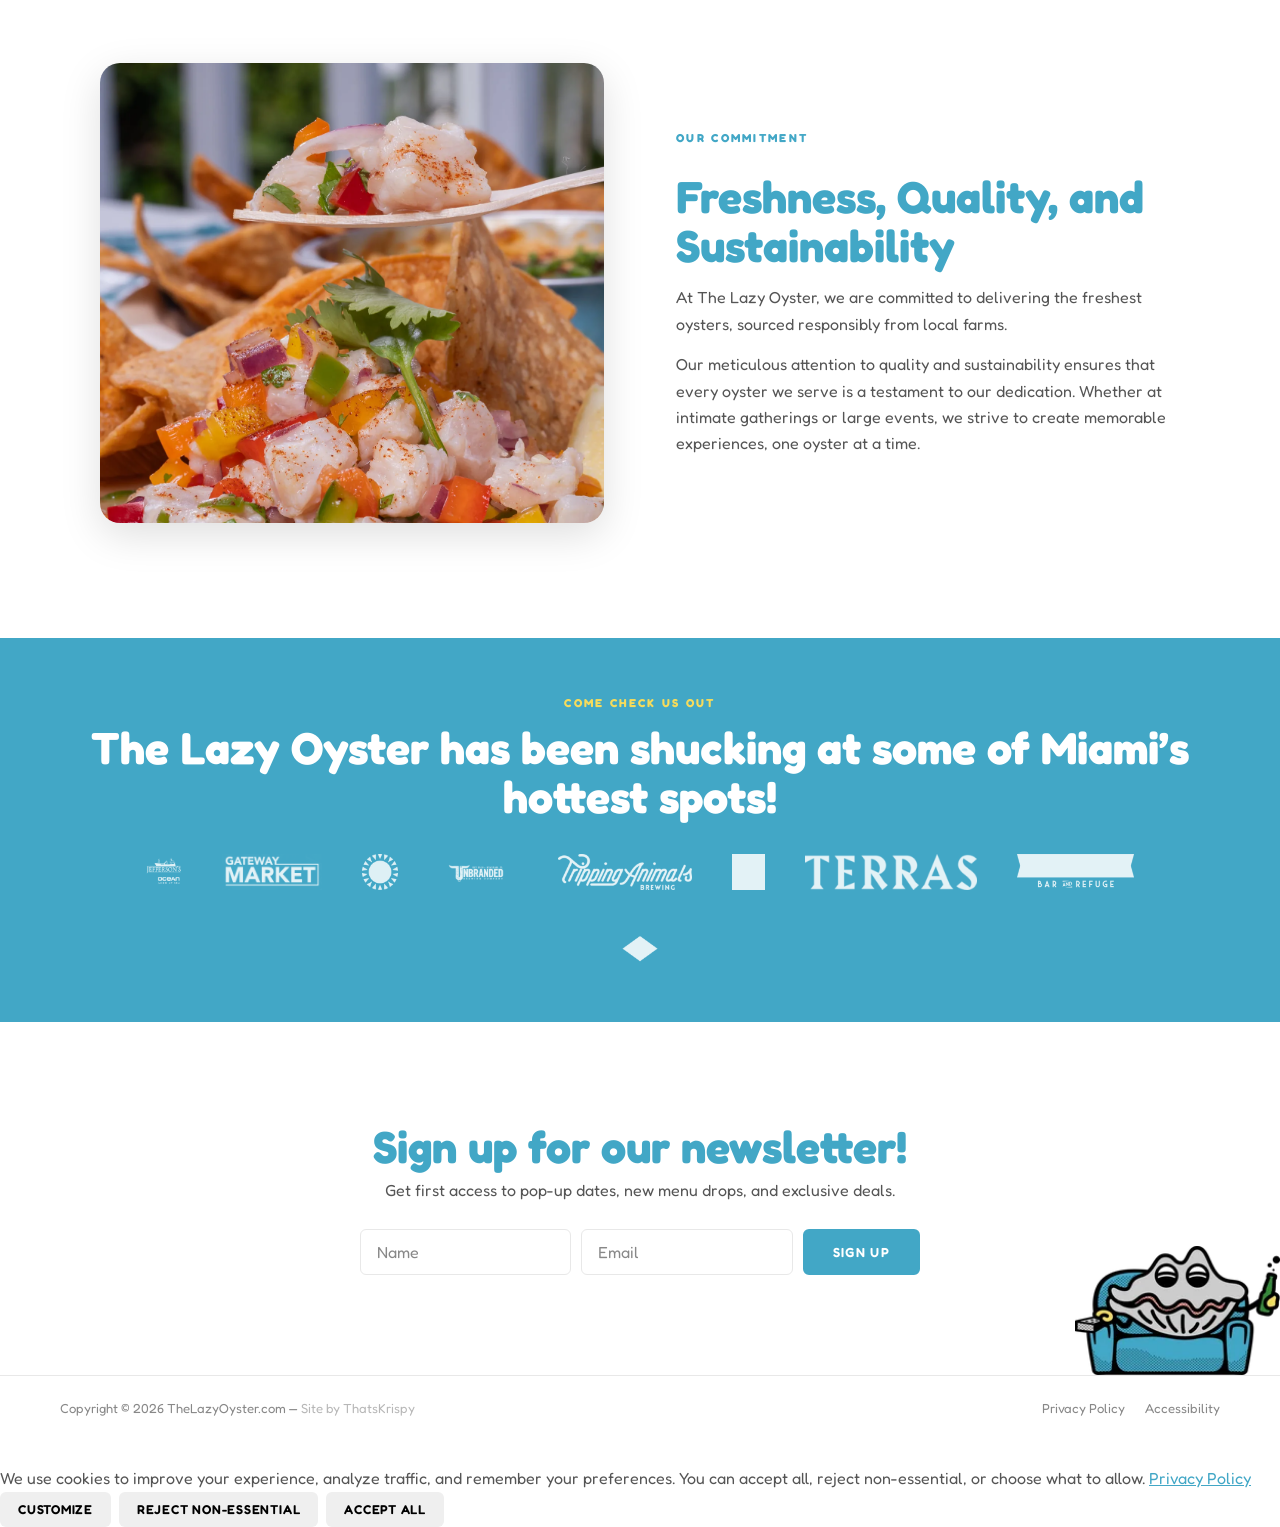
==== commit 16b9d54a: "feat: add dismissible weekly oyster banner across all pages - New js/weekly-oysters.js: single-sourc" ====
--- a/about.html
+++ b/about.html
@@ -185,6 +185,7 @@
   <nav class="footer__links" aria-label="Footer links"><a href="privacy.html">Privacy Policy</a><a href="accessibility.html">Accessibility</a></nav>
 </footer>
 <script src="js/a11y-consent.js" defer></script>
+<script src="js/weekly-oysters.js" defer></script>
 <script src="js/main.js" defer></script>
 </body>
 </html>
--- a/css/style.css
+++ b/css/style.css
@@ -1264,3 +1264,94 @@
 
 .footer__copy a { font-size: inherit; opacity: 0.6; }
 .footer__copy a:hover { opacity: 1; color: var(--teal); }
+
+/* ============================================================
+   WEEKLY OYSTER BANNER  |  "Fresh this week" announcement bar
+   ============================================================ */
+.oyster-banner {
+  position: relative;
+  width: 100%;
+  background: #1d6e88;               /* darker brand teal — AA contrast w/ white */
+  color: #ffffff;
+  font-family: 'Fredoka', sans-serif;
+  border-bottom: 3px solid var(--yellow);
+}
+.oyster-banner__inner {
+  max-width: var(--max-w);
+  margin: 0 auto;
+  padding: 9px 52px 9px var(--pad-x);  /* extra right pad clears close btn */
+  display: flex;
+  flex-wrap: wrap;
+  align-items: center;
+  justify-content: center;
+  gap: 6px 14px;
+  text-align: center;
+  font-size: 0.95rem;
+  line-height: 1.4;
+}
+.oyster-banner__label {
+  font-weight: 600;
+  letter-spacing: 0.01em;
+  white-space: nowrap;
+}
+.oyster-banner__mark { margin-right: 6px; }
+.oyster-banner__list {
+  display: inline-flex;
+  flex-wrap: wrap;
+  align-items: center;
+  justify-content: center;
+  gap: 4px 8px;
+}
+.oyster-banner__item { white-space: nowrap; }
+.oyster-banner__item strong { font-weight: 600; }
+.oyster-banner__reg {
+  font-size: 0.72rem;
+  font-weight: 600;
+  letter-spacing: 0.04em;
+  color: var(--yellow);
+  vertical-align: 1px;
+}
+.oyster-banner__dot { color: var(--yellow); opacity: 0.85; }
+.oyster-banner__cta {
+  font-weight: 600;
+  color: #ffffff;
+  border-bottom: 2px solid var(--yellow);
+  padding-bottom: 1px;
+  white-space: nowrap;
+  transition: opacity var(--ease);
+}
+.oyster-banner__cta:hover,
+.oyster-banner__cta:focus-visible { opacity: 0.82; }
+.oyster-banner__close {
+  position: absolute;
+  top: 50%;
+  right: 14px;
+  transform: translateY(-50%);
+  width: 30px;
+  height: 30px;
+  display: inline-flex;
+  align-items: center;
+  justify-content: center;
+  background: transparent;
+  border: none;
+  border-radius: var(--r-pill);
+  color: #ffffff;
+  opacity: 0.85;
+  transition: background var(--ease), opacity var(--ease);
+}
+.oyster-banner__close svg { width: 17px; height: 17px; }
+.oyster-banner__close:hover { opacity: 1; background: rgba(255,255,255,0.16); }
+.oyster-banner__close:focus-visible {
+  outline: 2px solid var(--yellow);
+  outline-offset: 2px;
+  opacity: 1;
+}
+@media (max-width: 600px) {
+  .oyster-banner__inner {
+    padding-top: 8px;
+    padding-bottom: 8px;
+    font-size: 0.86rem;
+    gap: 4px 10px;
+  }
+  .oyster-banner__cta { width: 100%; }   /* CTA drops to its own line, easy tap */
+}
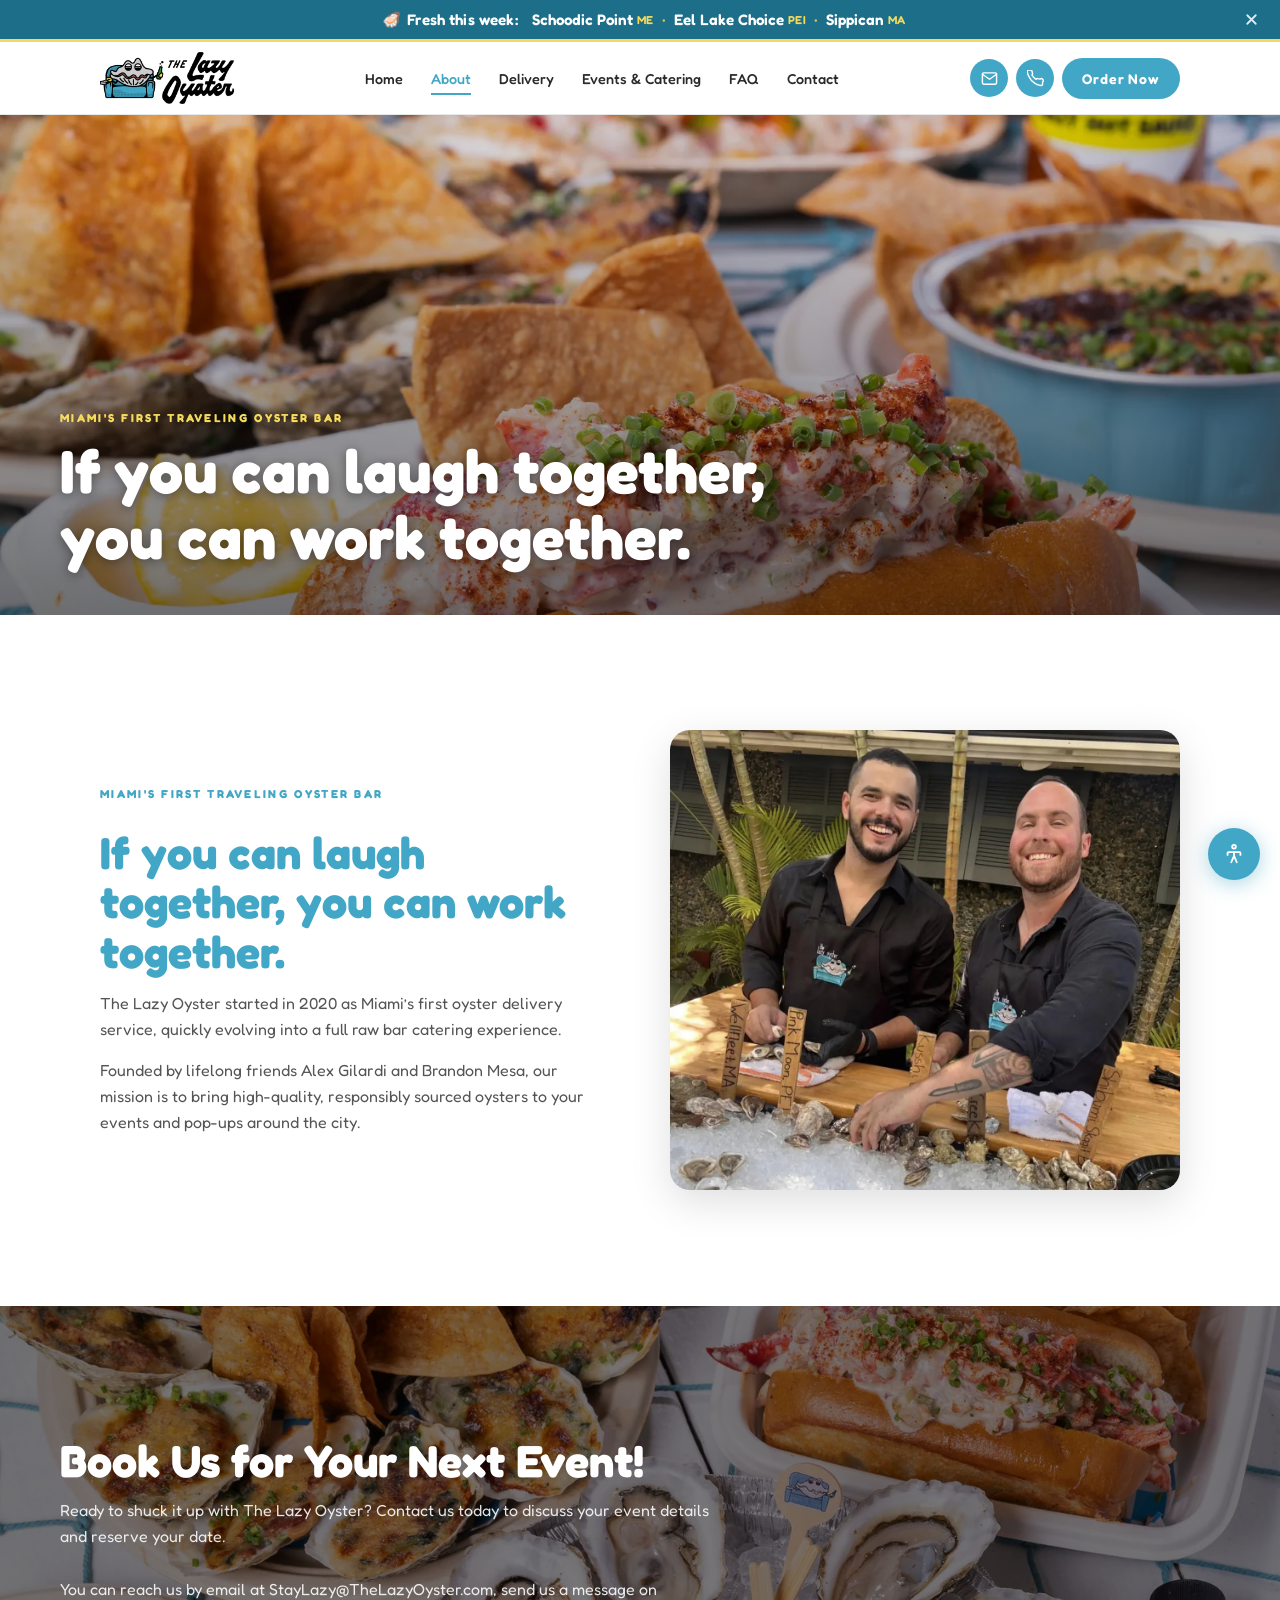
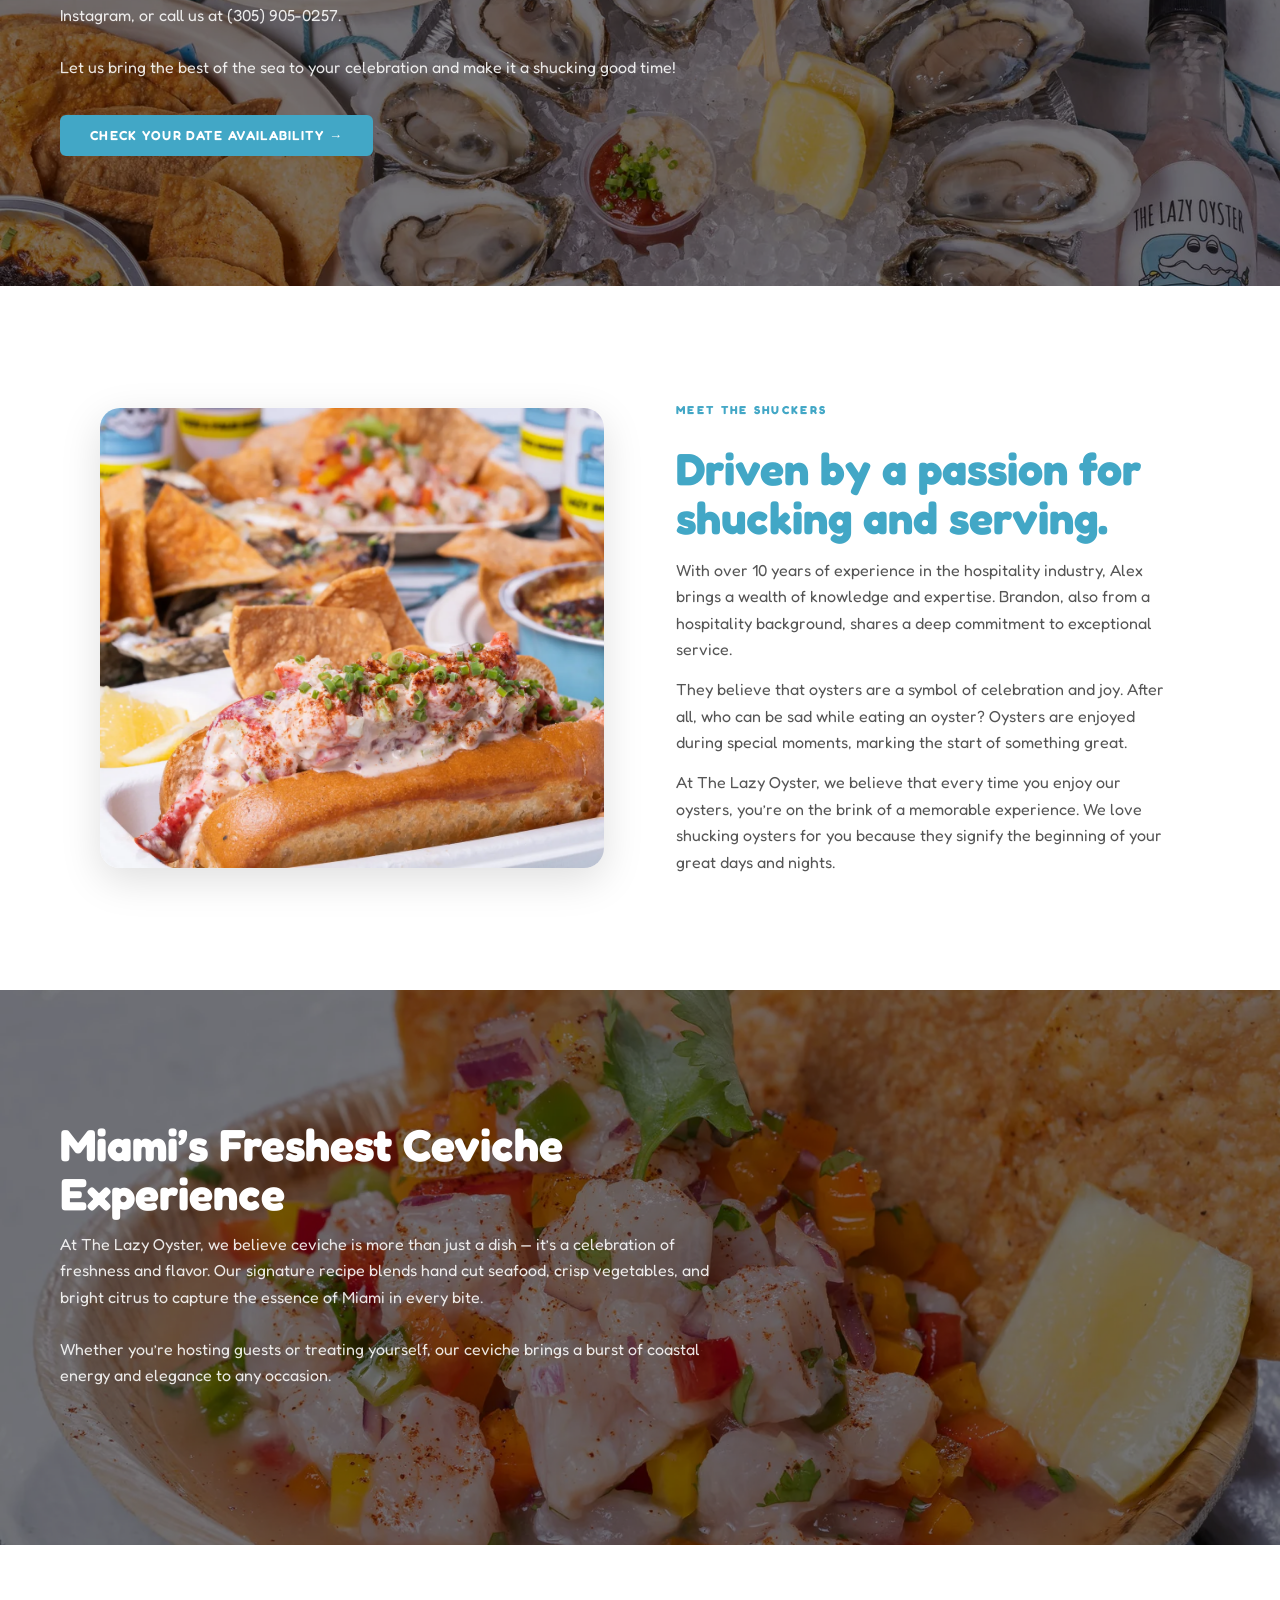
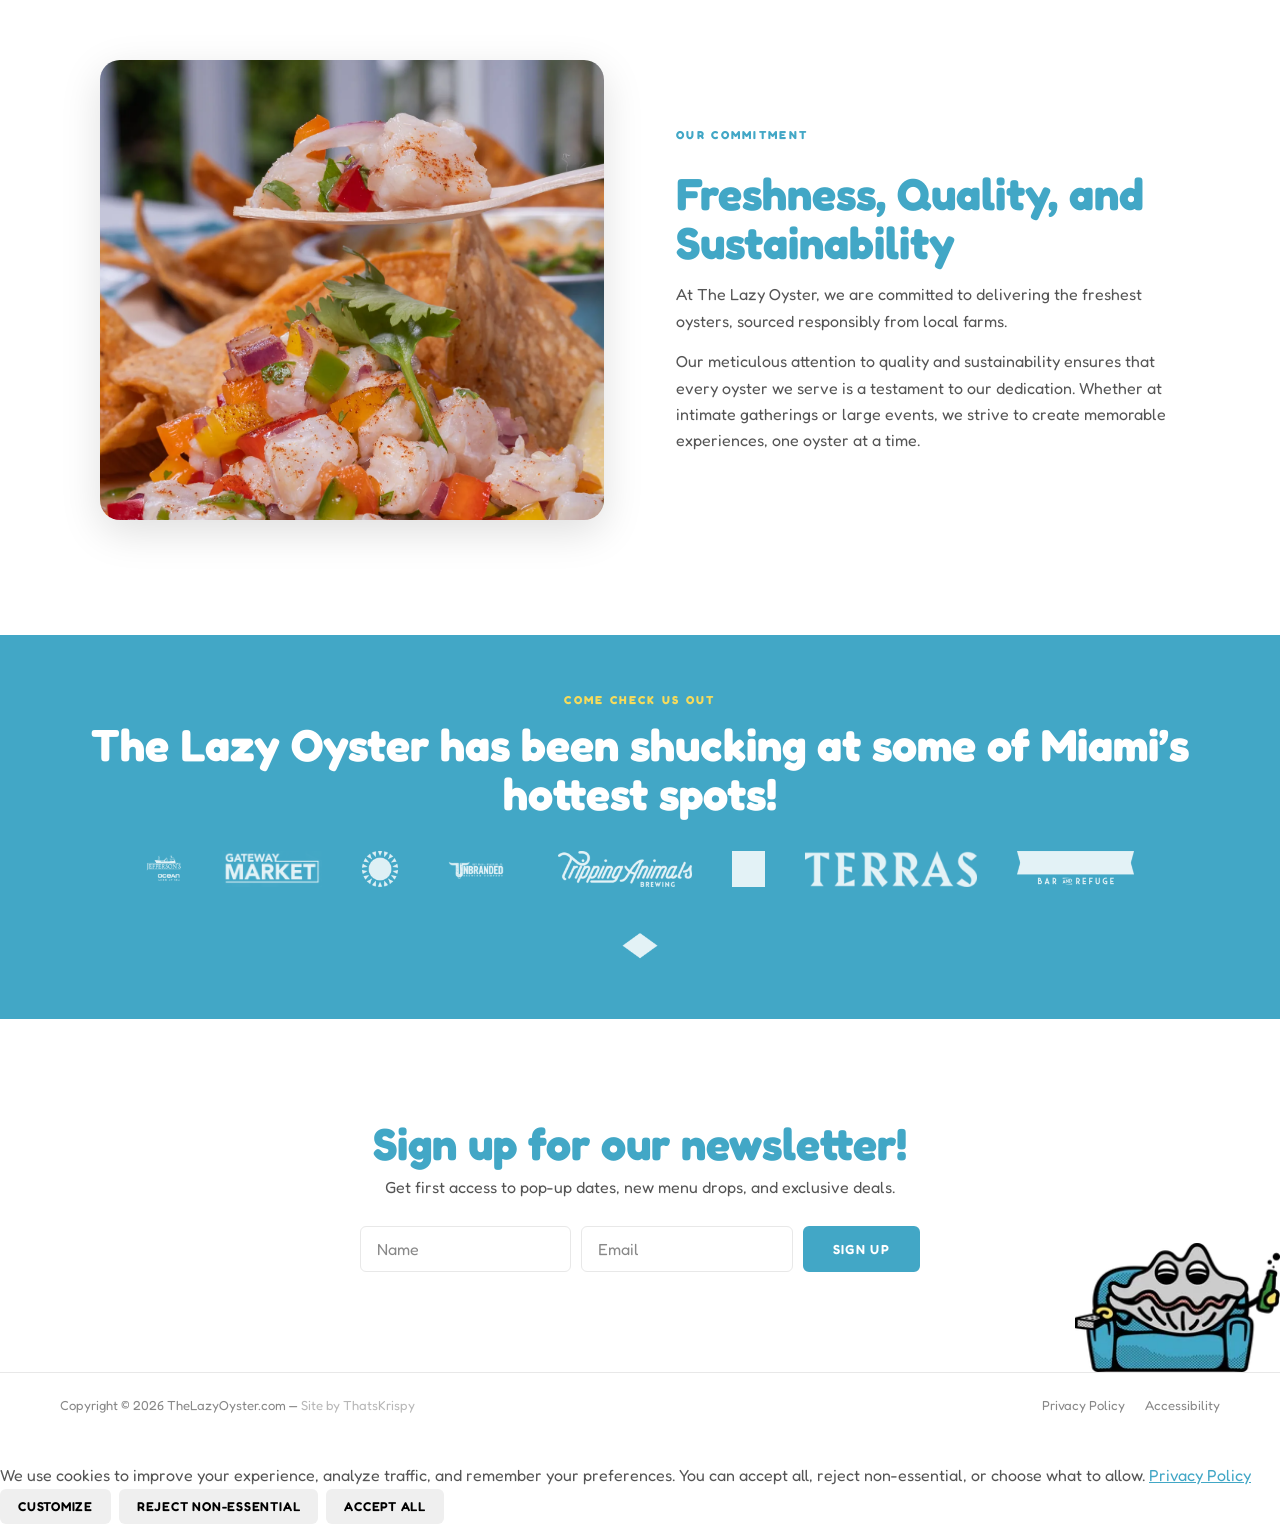
==== commit 82e3a41b: "tweak: remove Order CTA from weekly banner (button already below)" ====
--- a/about.html
+++ b/about.html
@@ -13,7 +13,7 @@
   <link rel="preconnect" href="https://fonts.googleapis.com">
   <link rel="preconnect" href="https://fonts.gstatic.com" crossorigin>
   <link href="https://fonts.googleapis.com/css2?family=Fredoka:wght@400;500;600;700&family=Pacifico&display=swap" rel="stylesheet">
-  <link rel="stylesheet" href="css/style.css">
+  <link rel="stylesheet" href="css/style.css?v=20260630-1">
 </head>
 <body>
 <a href="#main-content" class="skip-link">Skip to main content</a>
@@ -185,7 +185,7 @@
   <nav class="footer__links" aria-label="Footer links"><a href="privacy.html">Privacy Policy</a><a href="accessibility.html">Accessibility</a></nav>
 </footer>
 <script src="js/a11y-consent.js" defer></script>
-<script src="js/weekly-oysters.js" defer></script>
+<script src="js/weekly-oysters.js?v=20260630-2" defer></script>
 <script src="js/main.js" defer></script>
 </body>
 </html>
